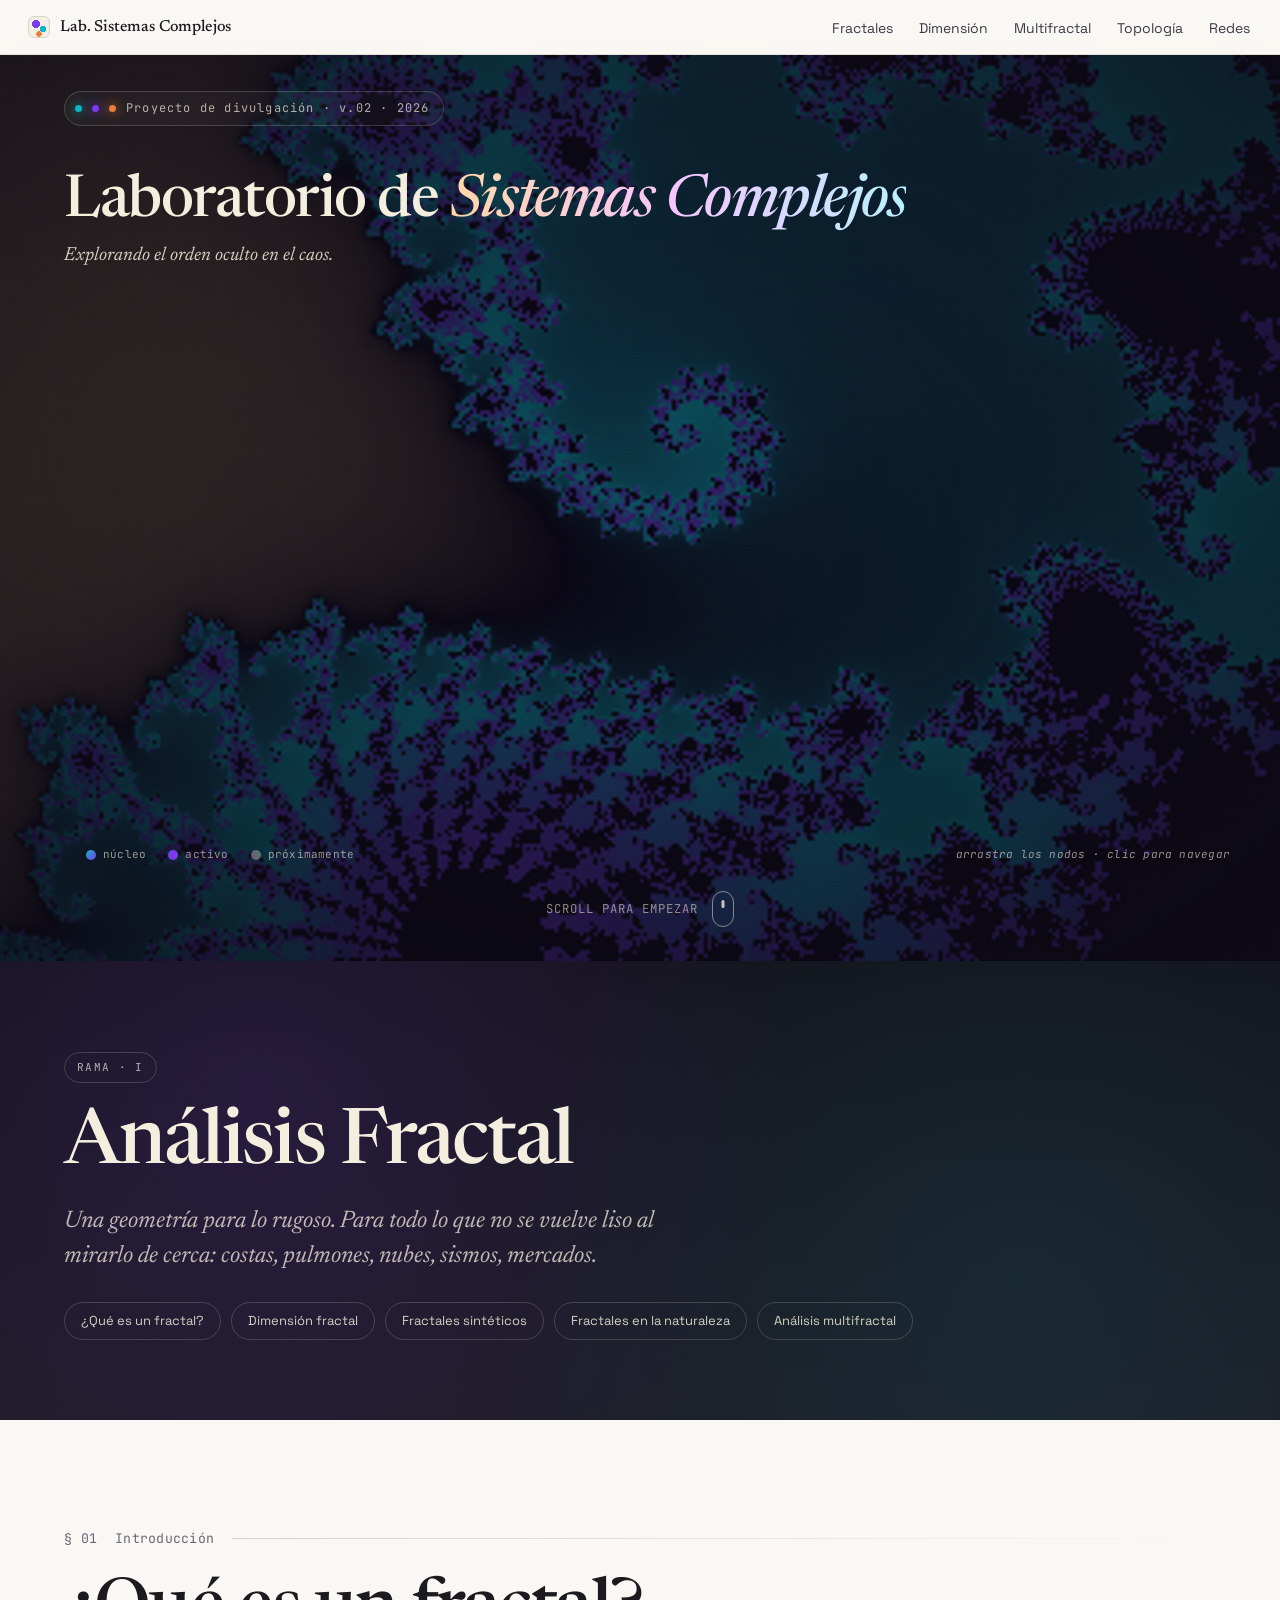
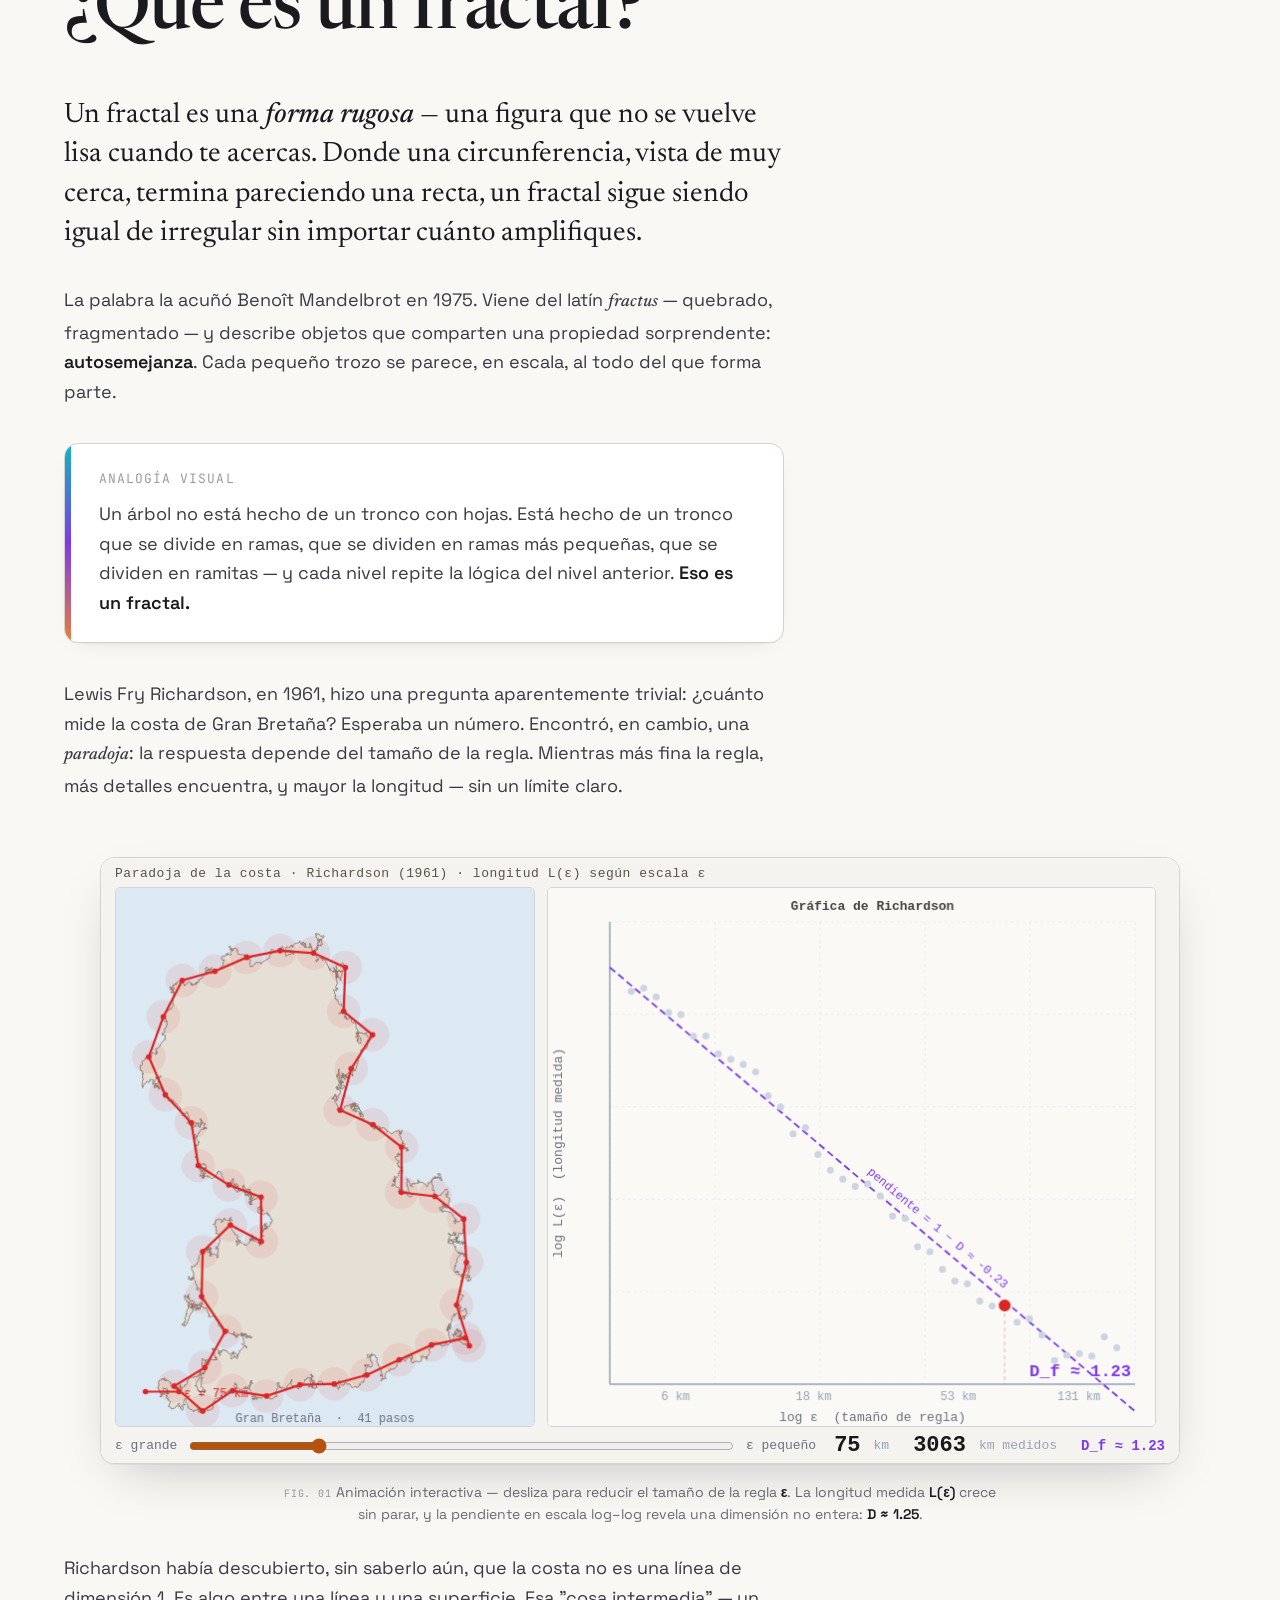
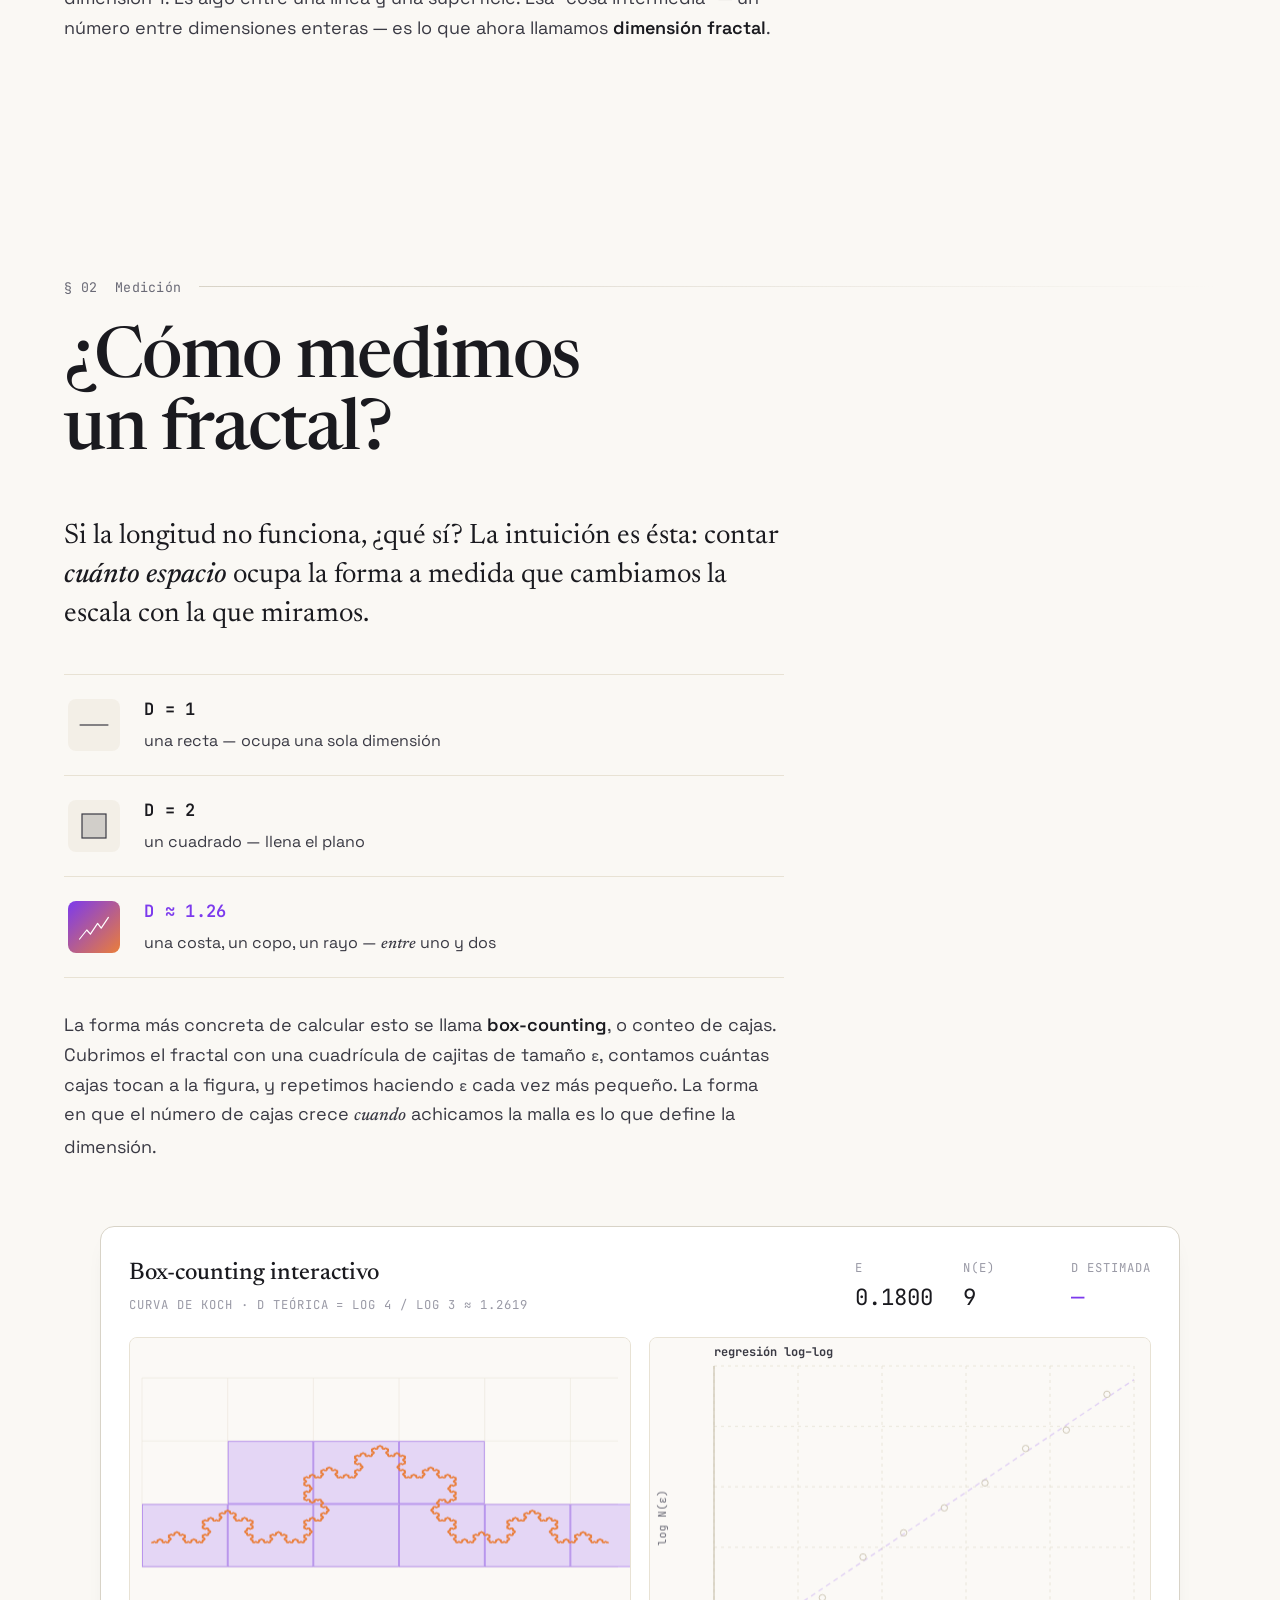
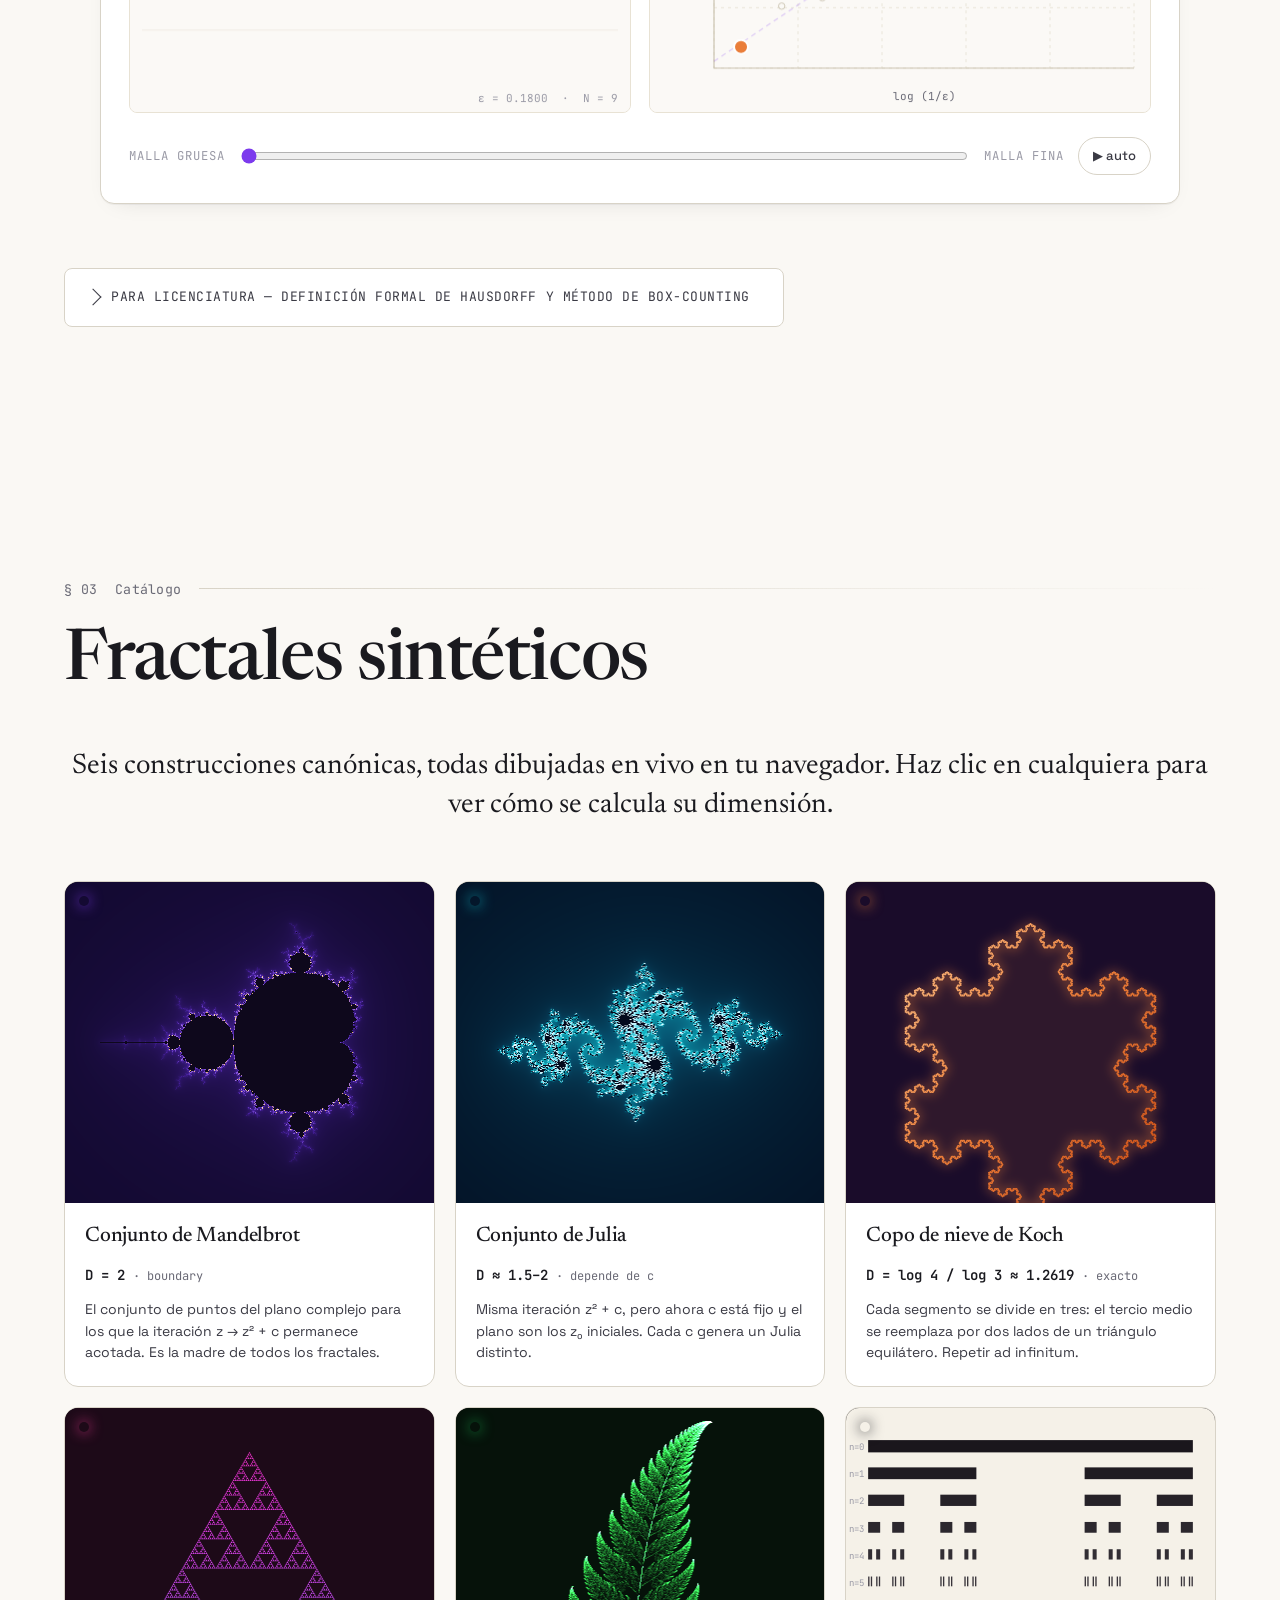
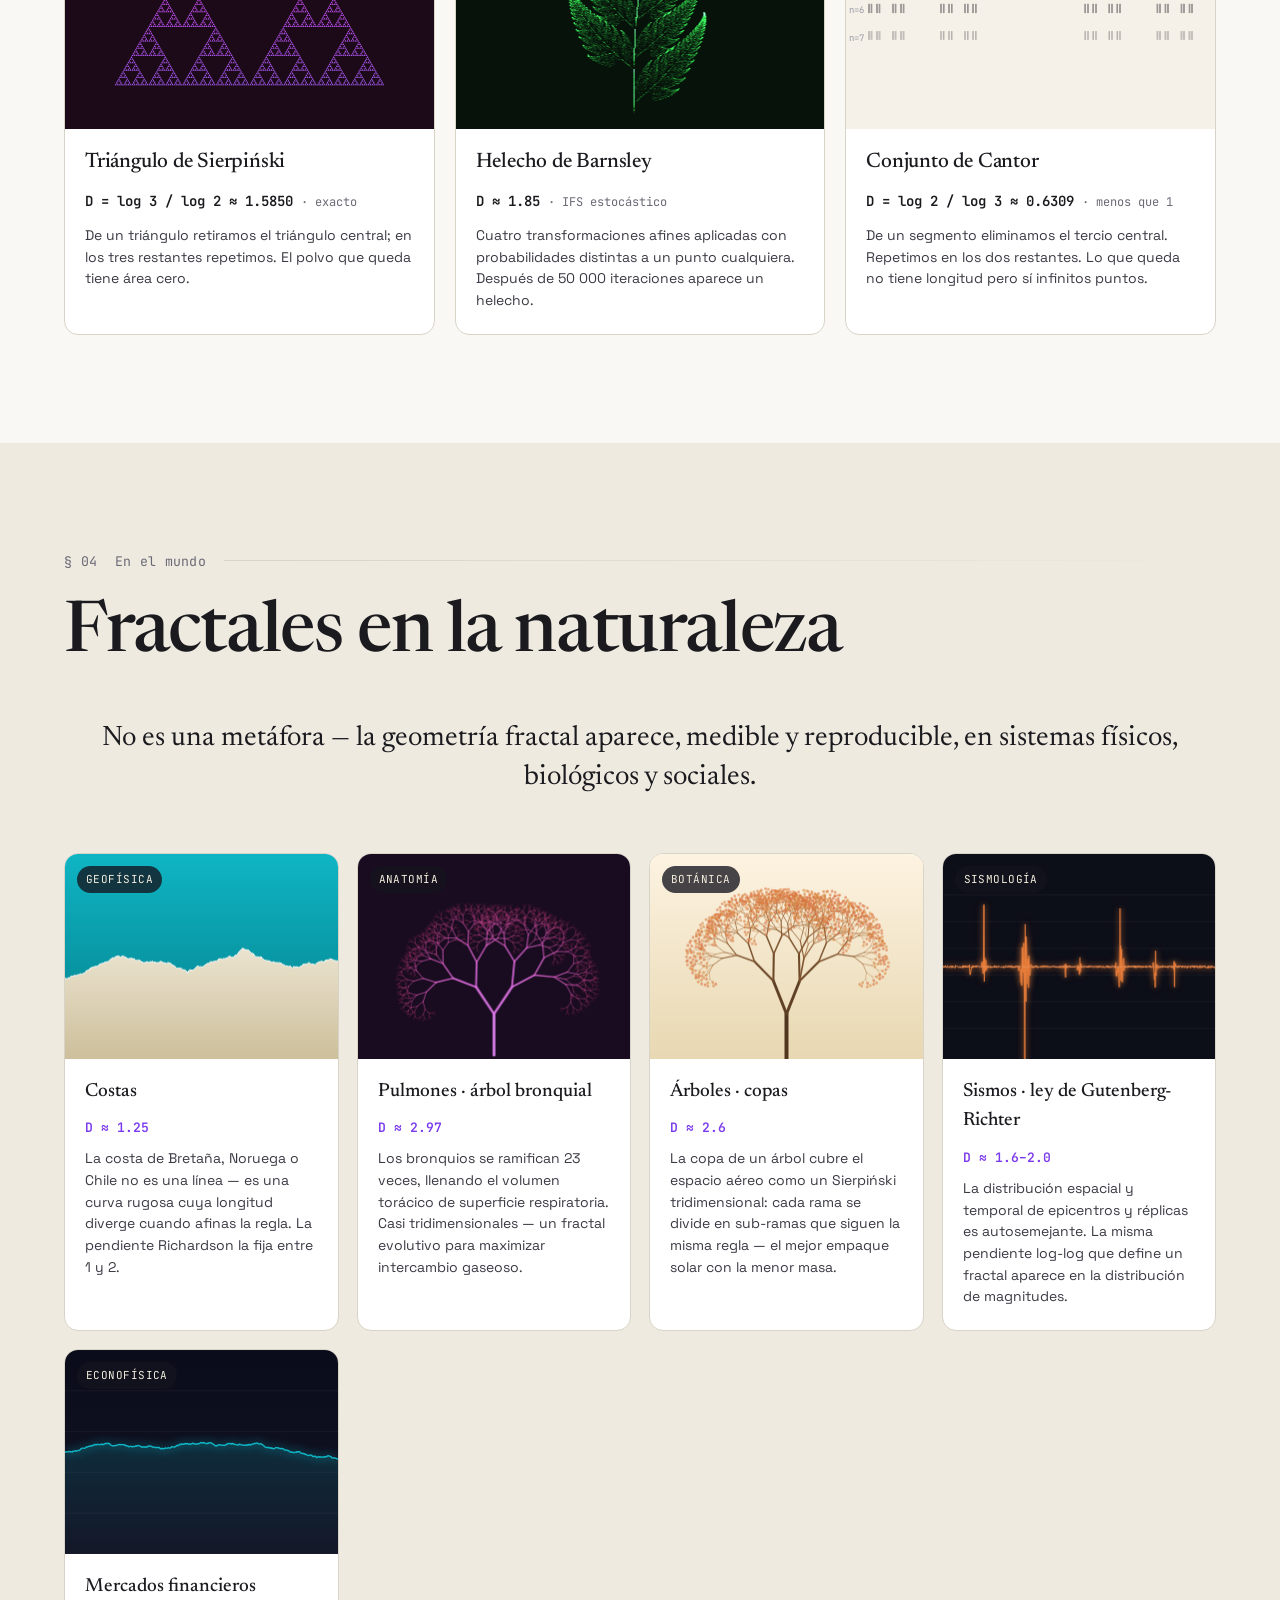
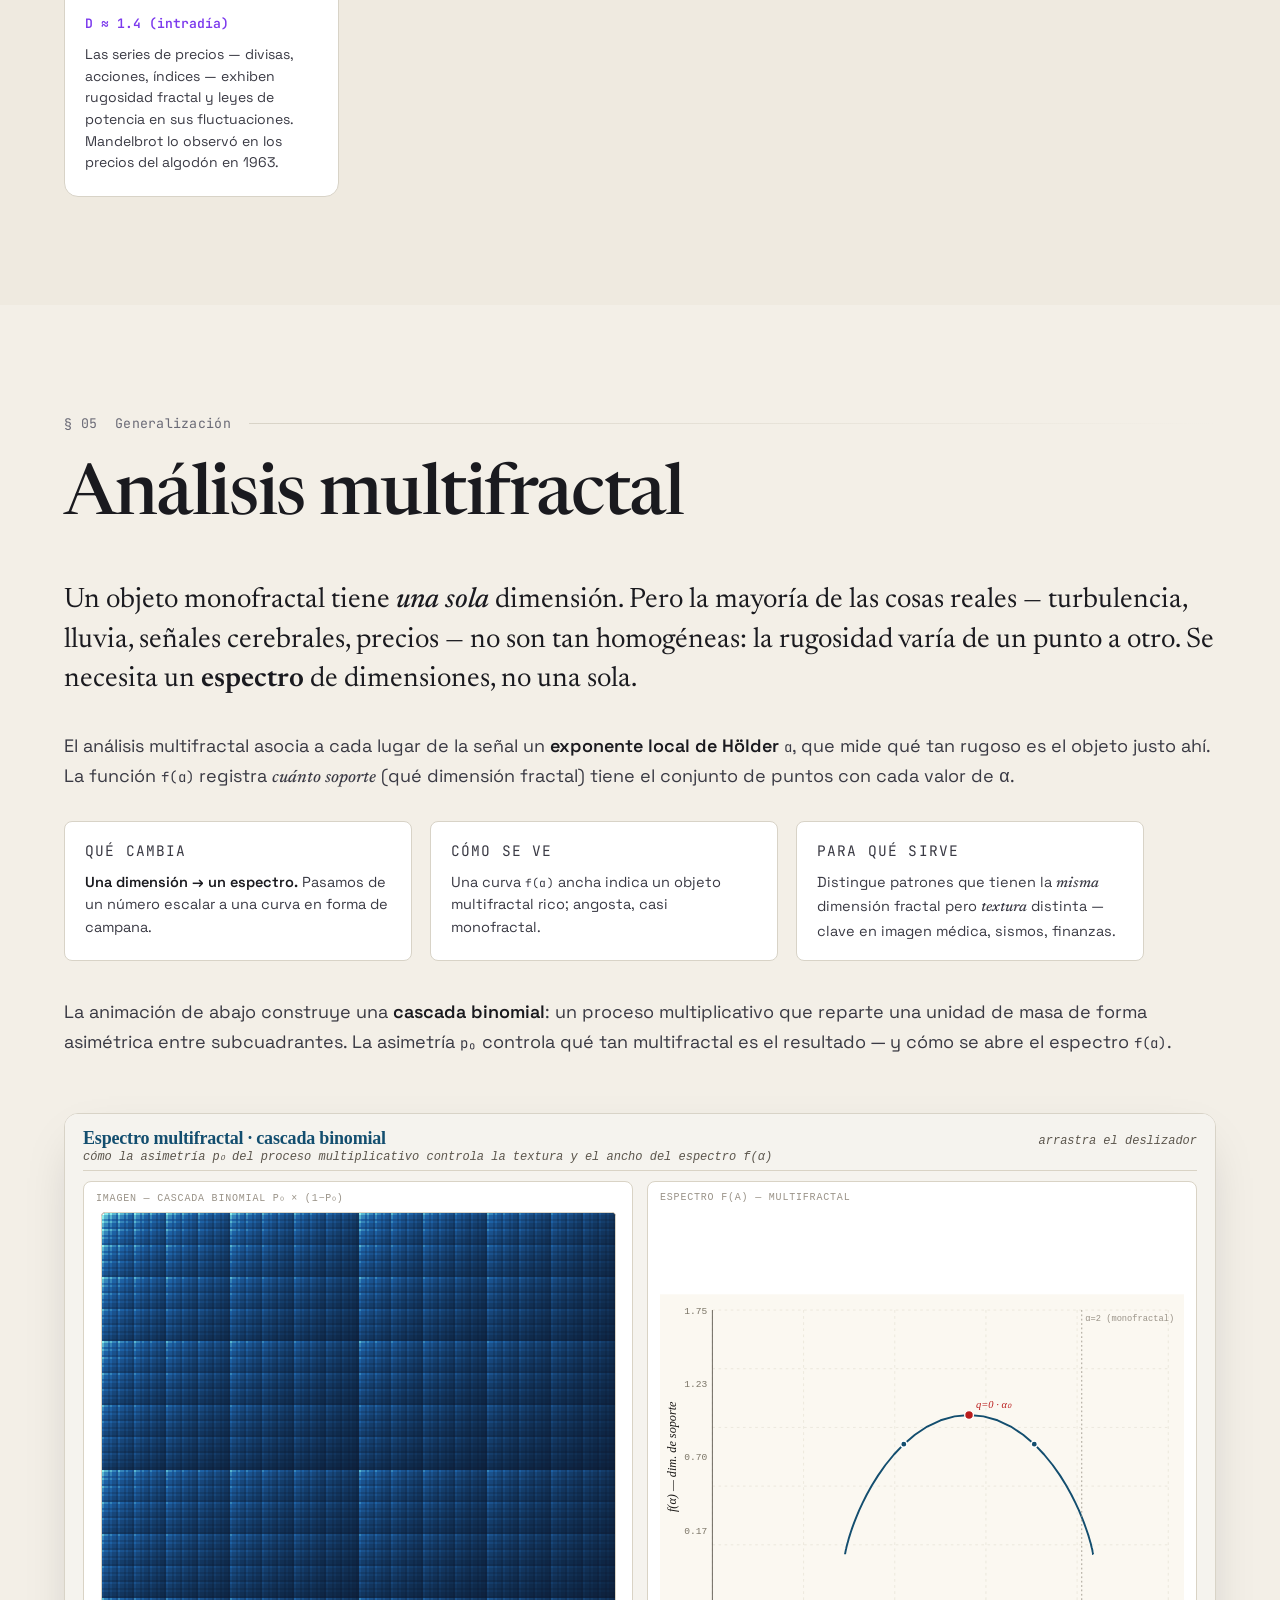
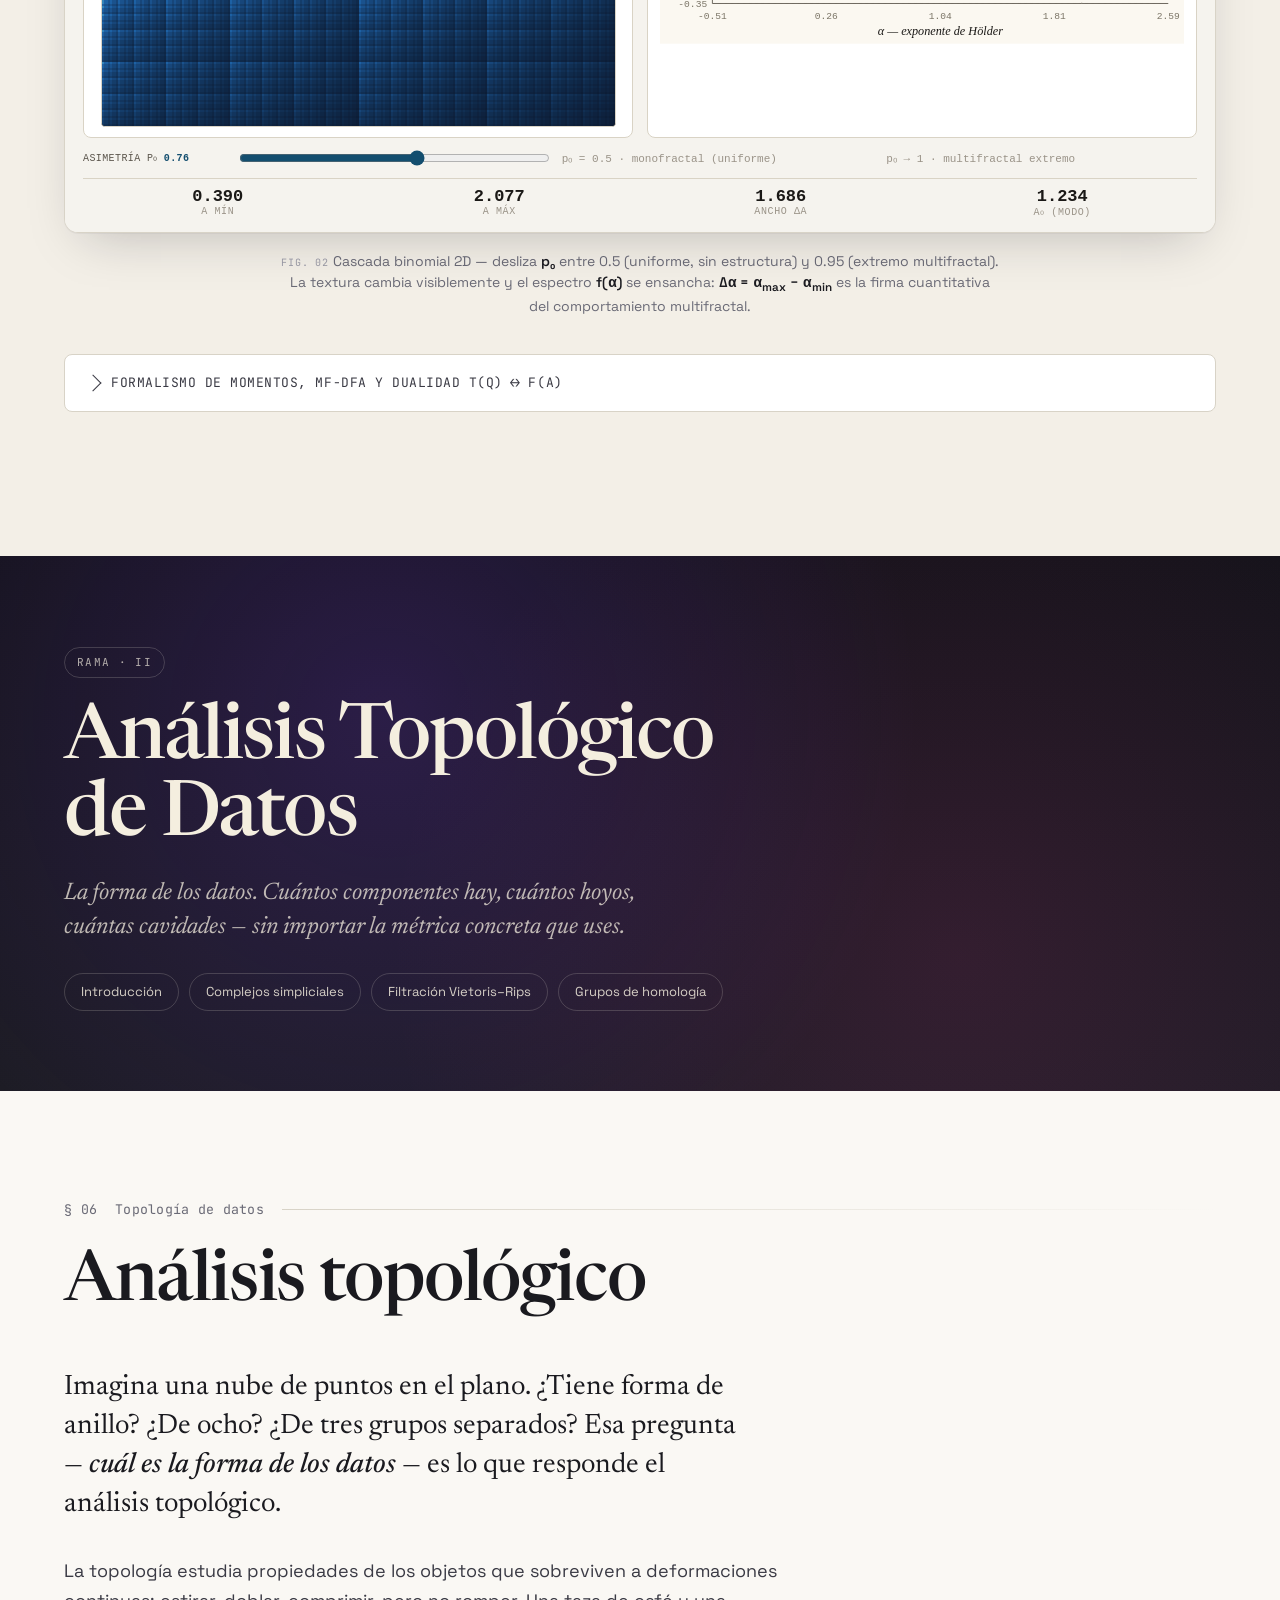
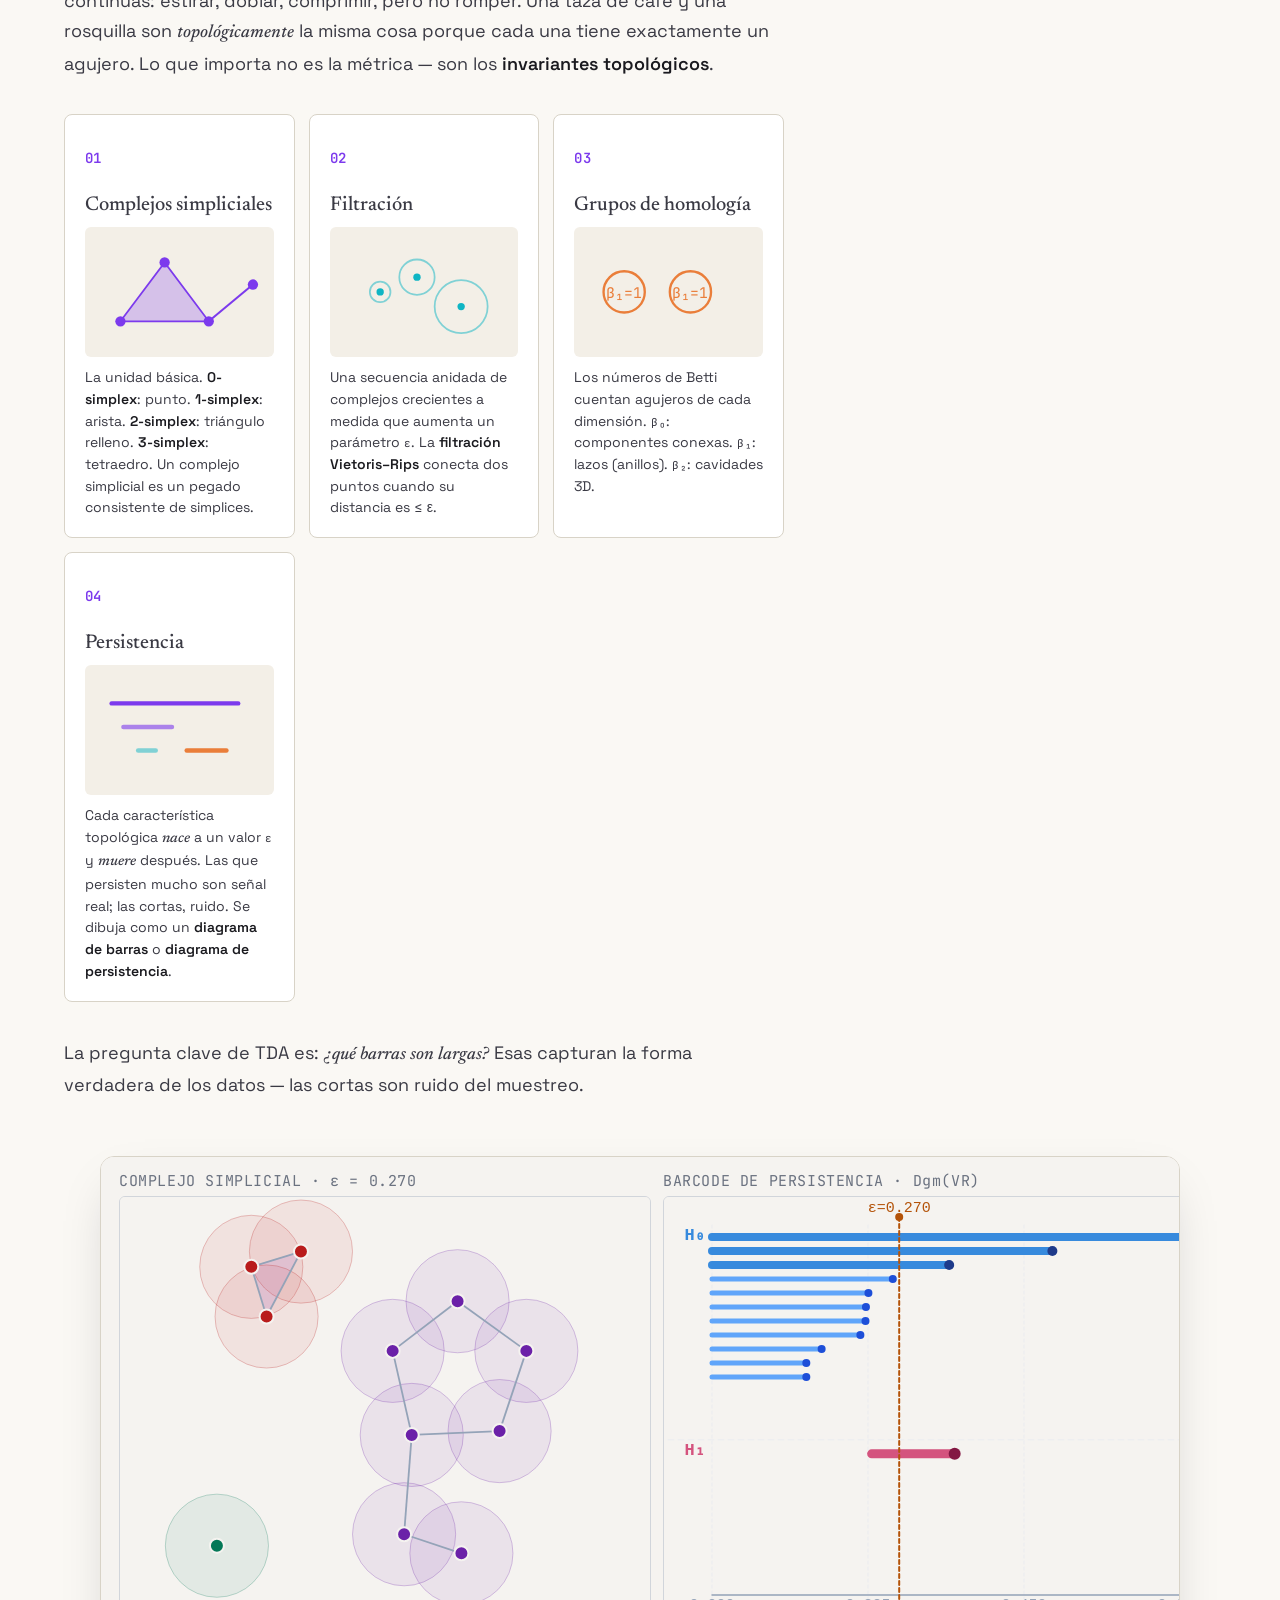
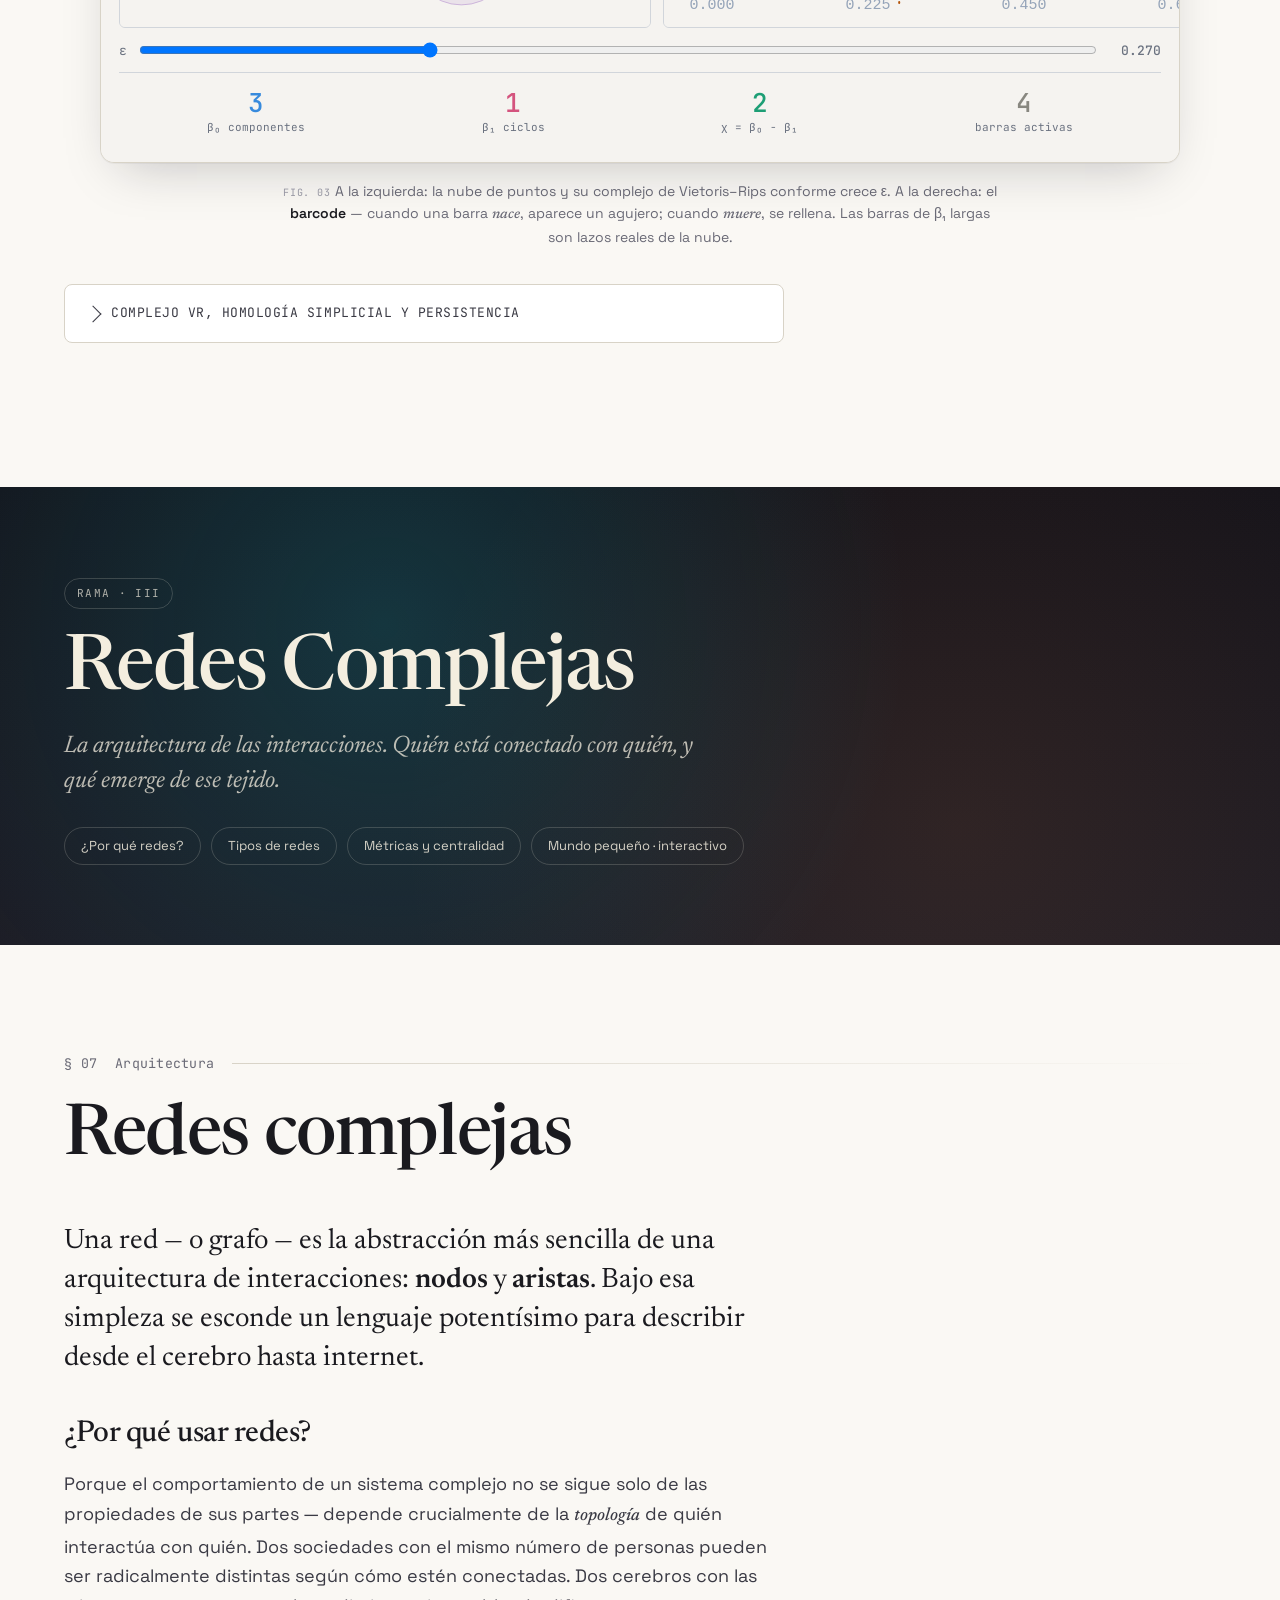
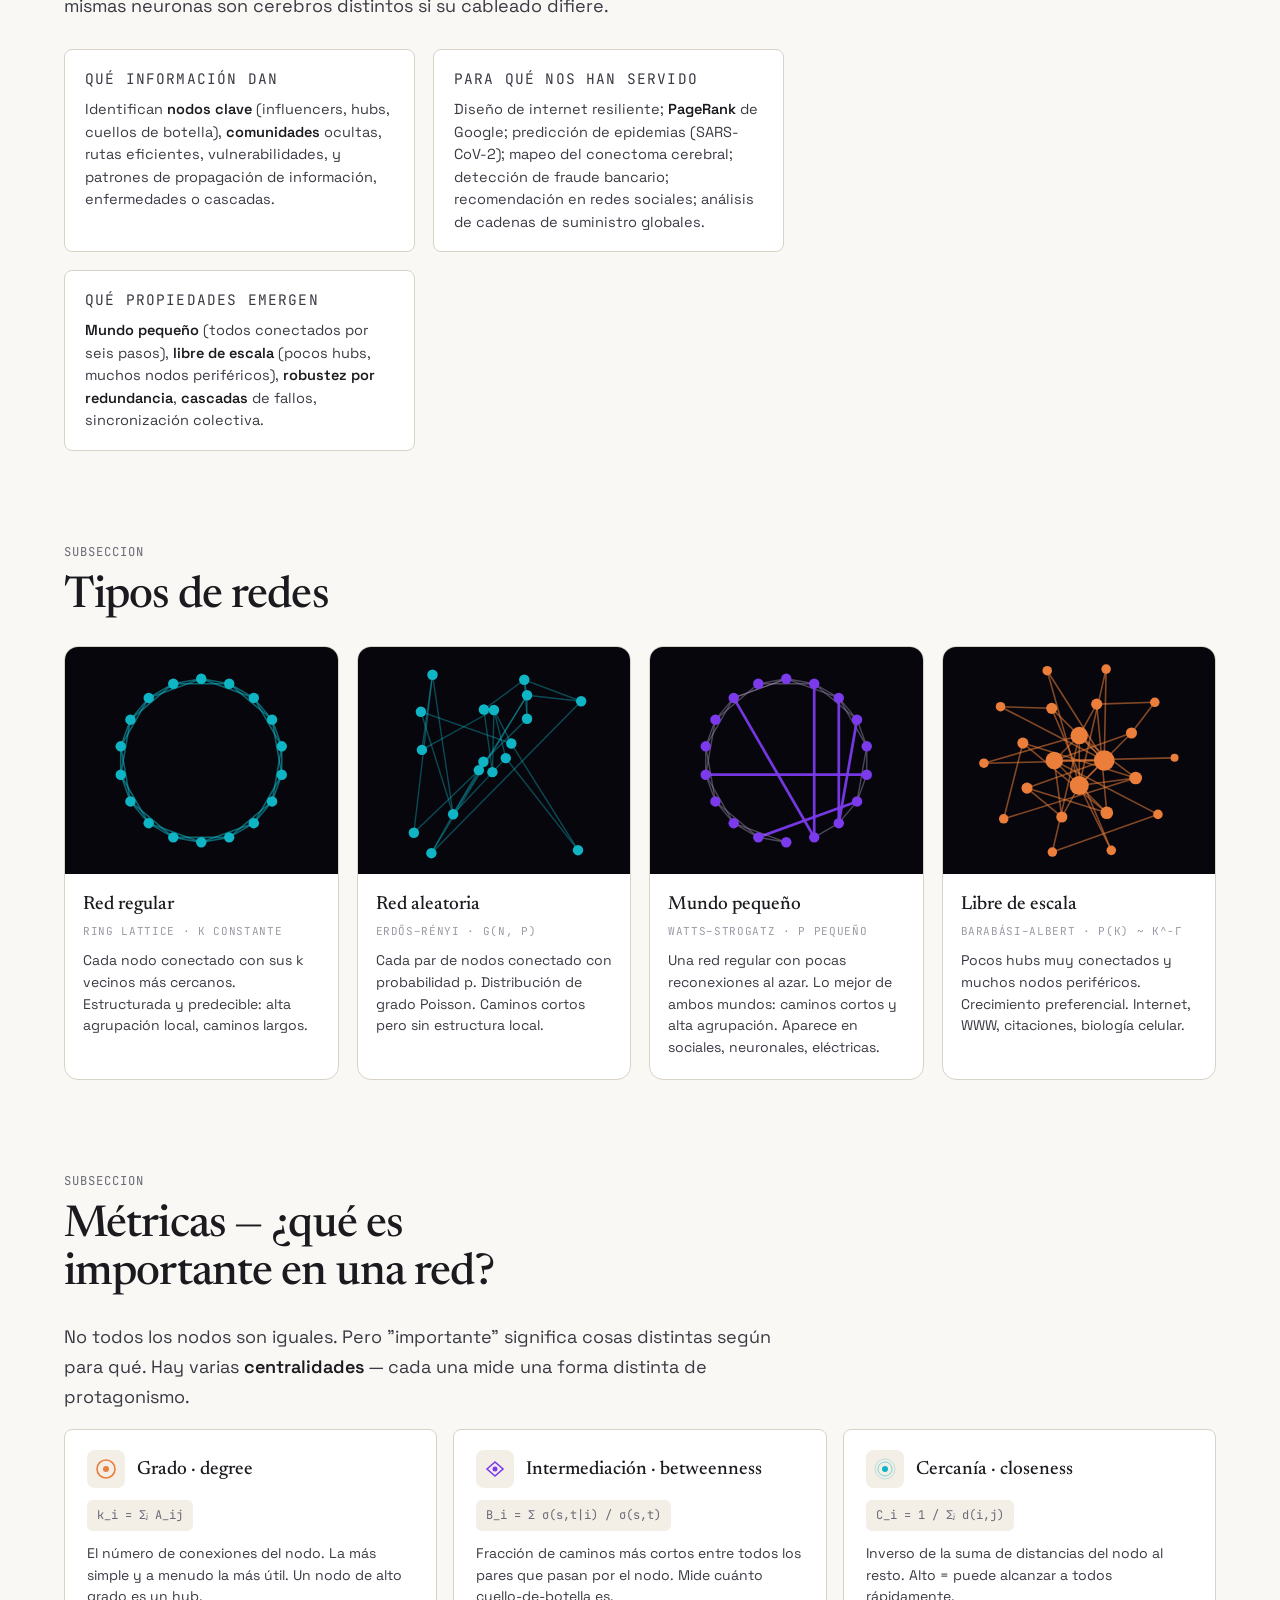
==== index.html @ f3f9532b "version 1" ====
<!doctype html>
<html lang="es">
<head>
<meta charset="utf-8">
<meta name="viewport" content="width=device-width, initial-scale=1">
<title>Laboratorio de Sistemas Complejos · Explorando el orden oculto en el caos</title>
<link rel="preconnect" href="https://fonts.googleapis.com">
<link rel="preconnect" href="https://fonts.gstatic.com" crossorigin>
<link href="https://fonts.googleapis.com/css2?family=Newsreader:ital,opsz,wght@0,6..72,400;0,6..72,500;0,6..72,600;1,6..72,400;1,6..72,500&family=Space+Grotesk:wght@400;500;600;700&family=JetBrains+Mono:wght@400;500;600&display=swap" rel="stylesheet">
<link rel="stylesheet" href="css/style.css">
</head>
<body>

<!-- ============================================================
     NAV — sticky top
============================================================ -->
<nav class="nav" id="nav">
  <div class="nav__inner">
    <a class="nav__brand" href="#hero">
      <span class="nav__logo" aria-hidden="true"></span>
      <span class="nav__brand-text">Lab. Sistemas Complejos</span>
    </a>
    <ul class="nav__links">
      <li><a href="#fractales">Fractales</a></li>
      <li><a href="#dimension">Dimensión</a></li>
      <li><a href="#multifractal">Multifractal</a></li>
      <li><a href="#tda">Topología</a></li>
      <li><a href="#redes">Redes</a></li>
    </ul>
    <div class="nav__progress" id="navProgress"></div>
  </div>
</nav>

<!-- ============================================================
     1 · HERO — concept map at center of first page
============================================================ -->
<header class="hero hero--map" id="hero">
  <canvas id="heroCanvas" class="hero__canvas" aria-hidden="true"></canvas>
  <div class="hero__veil hero__veil--map"></div>
  <div class="hero__grain"></div>

  <div class="hero__head">
    <div class="hero__eyebrow">
      <span class="dot dot--cyan"></span>
      <span class="dot dot--violet"></span>
      <span class="dot dot--orange"></span>
      <span>Proyecto de divulgación · v.02 · 2026</span>
    </div>

    <h1 class="hero__title hero__title--compact">
      Laboratorio de <em>Sistemas Complejos</em>
    </h1>

    <p class="hero__sub">Explorando el orden oculto en el caos.</p>
  </div>

  <div class="hero__map-wrap">
    <svg id="mapSvg" class="hero__map" aria-label="mapa conceptual del laboratorio"></svg>
    <div class="map__legend mono">
      <span class="map__legend-item"><i class="map__swatch map__swatch--core"></i>núcleo</span>
      <span class="map__legend-item"><i class="map__swatch map__swatch--active"></i>activo</span>
      <span class="map__legend-item"><i class="map__swatch map__swatch--lock"></i>próximamente</span>
      <span class="map__legend-hint">arrastra los nodos · clic para navegar</span>
    </div>
    <div class="map__tooltip" id="mapTooltip" role="status" aria-live="polite"></div>
  </div>

  <div class="hero__foot">
    <span class="mono mono--dim mono--light">scroll para empezar</span>
    <span class="scroll-cue" aria-hidden="true"></span>
  </div>
</header>

<!-- ============================================================
     MODAL — explicación de Sistemas Complejos (anchor target)
============================================================ -->
<div class="modal" id="modalSC" aria-hidden="true" role="dialog">
  <div class="modal__backdrop" data-close></div>
  <article class="modal__panel">
    <button class="modal__close" data-close aria-label="cerrar">×</button>
    <p class="modal__kicker mono mono--dim">núcleo · definición</p>
    <h2 class="modal__title">¿Qué es un <em>sistema complejo</em>?</h2>

    <p class="modal__lede">
      Un sistema complejo es un conjunto de muchas partes que interactúan
      entre sí siguiendo reglas locales — y del que emergen
      comportamientos globales que <em>ninguna parte por sí sola</em> podría
      producir.
    </p>

    <div class="modal__grid">
      <div class="modal__cell">
        <p class="mono mono--dim">señales</p>
        <ul class="modal__list">
          <li>Muchos componentes interactuando localmente</li>
          <li>Comportamiento emergente — no reducible a las partes</li>
          <li>No-linealidad: pequeñas causas, grandes efectos</li>
          <li>Adaptación o auto-organización</li>
          <li>Distribuciones de ley de potencia, no gaussianas</li>
          <li>Memoria de largo alcance y multiescala</li>
        </ul>
      </div>
      <div class="modal__cell">
        <p class="mono mono--dim">ejemplos</p>
        <ul class="modal__list">
          <li>Cerebro · 10¹¹ neuronas</li>
          <li>Ecosistemas, redes tróficas</li>
          <li>Clima, atmósfera, océanos</li>
          <li>Mercados financieros</li>
          <li>Internet, redes sociales</li>
          <li>Tráfico vehicular, multitudes</li>
          <li>Reacciones químicas oscilantes</li>
        </ul>
      </div>
    </div>

    <div class="modal__why">
      <p class="modal__why-title">¿Por qué estudiarlos?</p>
      <p>
        Porque las herramientas clásicas — ecuaciones diferenciales lineales,
        estadística gaussiana, separación de escalas — fallan. Necesitamos
        un lenguaje distinto: <strong>fractales</strong> para describir la
        rugosidad multiescala, <strong>topología</strong> para describir la
        forma de los datos sin métrica privilegiada, y <strong>redes</strong>
        para describir la arquitectura de las interacciones.
      </p>
      <p class="modal__why-paths">
        Tres caminos, un mismo objetivo:
        <a href="#fractales" data-close>análisis fractal →</a>
        <a href="#tda" data-close>análisis topológico →</a>
        <a href="#redes" data-close>redes complejas →</a>
      </p>
    </div>
  </article>
</div>

<!-- ============================================================
     RAMA · ANÁLISIS FRACTAL
============================================================ -->
<section class="branch-intro" id="rama-fractal">
  <div class="branch-intro__inner">
    <p class="branch-intro__kicker mono">RAMA · I</p>
    <h2 class="branch-intro__title">Análisis Fractal</h2>
    <p class="branch-intro__sub">
      Una geometría para lo rugoso. Para todo lo que no se vuelve liso al
      mirarlo de cerca: costas, pulmones, nubes, sismos, mercados.
    </p>
    <ul class="branch-intro__list">
      <li><a href="#fractales">¿Qué es un fractal?</a></li>
      <li><a href="#dimension">Dimensión fractal</a></li>
      <li><a href="#galeria">Fractales sintéticos</a></li>
      <li><a href="#naturaleza">Fractales en la naturaleza</a></li>
      <li><a href="#multifractal">Análisis multifractal</a></li>
    </ul>
  </div>
</section>

<!-- ============================================================
     2 · INTRO — ¿Qué es un fractal?
============================================================ -->
<section class="section section--intro" id="fractales">
  <div class="section__head">
    <span class="section__index mono">§ 01</span>
    <span class="section__kicker mono">Introducción</span>
  </div>

  <h2 class="section__title">¿Qué es un fractal?</h2>

  <div class="prose">
    <p class="prose__lede">
      Un fractal es una <em>forma rugosa</em> — una figura que no se vuelve
      lisa cuando te acercas. Donde una circunferencia, vista de muy cerca,
      termina pareciendo una recta, un fractal sigue siendo igual de irregular
      sin importar cuánto amplifiques.
    </p>

    <p>
      La palabra la acuñó Benoît Mandelbrot en 1975. Viene del latín
      <em>fractus</em> — quebrado, fragmentado — y describe objetos que comparten
      una propiedad sorprendente: <strong>autosemejanza</strong>. Cada pequeño
      trozo se parece, en escala, al todo del que forma parte.
    </p>

    <figure class="callout callout--analogy">
      <div class="callout__strip"></div>
      <div class="callout__body">
        <p class="mono mono--dim">analogía visual</p>
        <p>
          Un árbol no está hecho de un tronco con hojas. Está hecho de
          un tronco que se divide en ramas, que se dividen en ramas
          más pequeñas, que se dividen en ramitas — y cada nivel
          repite la lógica del nivel anterior. <strong>Eso es un fractal.</strong>
        </p>
      </div>
    </figure>

    <p>
      Lewis Fry Richardson, en 1961, hizo una pregunta aparentemente trivial:
      ¿cuánto mide la costa de Gran Bretaña? Esperaba un número. Encontró,
      en cambio, una <em>paradoja</em>: la respuesta depende del tamaño de la
      regla. Mientras más fina la regla, más detalles encuentra, y mayor
      la longitud — sin un límite claro.
    </p>
  </div>

  <!-- ANIMACIÓN: costa_bretana.html -->
  <figure class="embed">
    <div class="embed__frame embed__frame--coast">
      <iframe
        src="anim/costa_bretana.html"
        title="Animación: paradoja de la costa de Bretaña (Richardson, 1961)"
        loading="lazy"
        scrolling="no"
      ></iframe>
    </div>
    <figcaption class="embed__caption">
      <span class="mono mono--dim">fig. 01</span>
      Animación interactiva — desliza para reducir el tamaño de la regla
      <strong>ε</strong>. La longitud medida <strong>L(ε)</strong> crece
      sin parar, y la pendiente en escala log–log revela una dimensión
      no entera: <strong>D ≈ 1.25</strong>.
    </figcaption>
  </figure>

  <div class="prose">
    <p>
      Richardson había descubierto, sin saberlo aún, que la costa no es una
      línea de dimensión 1. Es algo entre una línea y una superficie. Esa
      "cosa intermedia" — un número entre dimensiones enteras — es lo que
      ahora llamamos <strong>dimensión fractal</strong>.
    </p>
  </div>
</section>

<!-- ============================================================
     3 · DIMENSIÓN — ¿Cómo medimos un fractal?
============================================================ -->
<section class="section section--dim" id="dimension">
  <div class="section__head">
    <span class="section__index mono">§ 02</span>
    <span class="section__kicker mono">Medición</span>
  </div>

  <h2 class="section__title">¿Cómo medimos un fractal?</h2>

  <div class="prose">
    <p class="prose__lede">
      Si la longitud no funciona, ¿qué sí? La intuición es ésta:
      contar <em>cuánto espacio</em> ocupa la forma a medida que
      cambiamos la escala con la que miramos.
    </p>

    <div class="dim-intuition">
      <div class="dim-row">
        <div class="dim-row__icon">
          <svg viewBox="0 0 60 60" aria-hidden="true">
            <line x1="6" y1="30" x2="54" y2="30" stroke="currentColor" stroke-width="2"></line>
          </svg>
        </div>
        <div>
          <span class="dim-row__val mono">D = 1</span>
          <span class="dim-row__lbl">una recta — ocupa una sola dimensión</span>
        </div>
      </div>
      <div class="dim-row">
        <div class="dim-row__icon">
          <svg viewBox="0 0 60 60" aria-hidden="true">
            <rect x="10" y="10" width="40" height="40" fill="currentColor" opacity="0.18"></rect>
            <rect x="10" y="10" width="40" height="40" fill="none" stroke="currentColor" stroke-width="2"></rect>
          </svg>
        </div>
        <div>
          <span class="dim-row__val mono">D = 2</span>
          <span class="dim-row__lbl">un cuadrado — llena el plano</span>
        </div>
      </div>
      <div class="dim-row dim-row--accent">
        <div class="dim-row__icon">
          <svg viewBox="0 0 60 60" aria-hidden="true">
            <path d="M6 50 L18 35 L24 42 L36 24 L42 32 L54 14"
                  fill="none" stroke="currentColor" stroke-width="2"
                  stroke-linejoin="round" stroke-linecap="round"></path>
          </svg>
        </div>
        <div>
          <span class="dim-row__val mono">D ≈ 1.26</span>
          <span class="dim-row__lbl">una costa, un copo, un rayo — <em>entre</em> uno y dos</span>
        </div>
      </div>
    </div>

    <p>
      La forma más concreta de calcular esto se llama
      <strong>box-counting</strong>, o conteo de cajas. Cubrimos el fractal
      con una cuadrícula de cajitas de tamaño <span class="mono">ε</span>,
      contamos cuántas cajas tocan a la figura, y repetimos haciendo
      <span class="mono">ε</span> cada vez más pequeño. La forma en que
      el número de cajas crece <em>cuando</em> achicamos la malla
      es lo que define la dimensión.
    </p>
  </div>

  <!-- INTERACTIVE BOX-COUNTING DEMO -->
  <div class="bc">
    <div class="bc__head">
      <div>
        <p class="bc__title">Box-counting interactivo</p>
        <p class="bc__sub mono mono--dim">curva de Koch · D teórica = log 4 / log 3 ≈ 1.2619</p>
      </div>
      <div class="bc__readout">
        <div class="bc__readout-block">
          <span class="mono mono--dim">ε</span>
          <span class="mono mono--big" id="bcEps">—</span>
        </div>
        <div class="bc__readout-block">
          <span class="mono mono--dim">N(ε)</span>
          <span class="mono mono--big" id="bcN">—</span>
        </div>
        <div class="bc__readout-block bc__readout-block--accent">
          <span class="mono mono--dim">D estimada</span>
          <span class="mono mono--big" id="bcD">—</span>
        </div>
      </div>
    </div>

    <div class="bc__panels">
      <div class="bc__panel"><canvas id="bcCanvas"></canvas></div>
      <div class="bc__panel"><canvas id="bcPlot"></canvas></div>
    </div>

    <div class="bc__controls">
      <span class="mono mono--dim">malla gruesa</span>
      <input type="range" id="bcSlider" min="0" max="9" step="1" value="0" aria-label="tamaño de la malla">
      <span class="mono mono--dim">malla fina</span>
      <button class="btn btn--ghost btn--sm" id="bcAuto" type="button">▶ auto</button>
    </div>
  </div>

  <details class="formal">
    <summary class="formal__summary">
      <span class="formal__chev" aria-hidden="true"></span>
      <span>Para licenciatura — definición formal de Hausdorff y método de box-counting</span>
    </summary>
    <div class="formal__body">
      <p>
        La dimensión de Hausdorff se define usando coberturas: dado un conjunto
        <span class="mono">F ⊂ ℝⁿ</span>, consideramos coberturas de
        <span class="mono">F</span> por familias numerables de conjuntos
        <span class="mono">{Uᵢ}</span> con diámetro
        <span class="mono">|Uᵢ| ≤ δ</span>. Para cada <span class="mono">s ≥ 0</span>
        se define la medida exterior <span class="mono">s</span>-dimensional:
      </p>
      <p class="formal__eq mono">
        ℋ<sup>s</sup>(F) = lim<sub>δ→0</sub> inf { Σᵢ |Uᵢ|<sup>s</sup> : {Uᵢ} cubre F, |Uᵢ| ≤ δ }
      </p>
      <p>
        Existe un valor crítico de <span class="mono">s</span>, llamado
        <strong>dimensión de Hausdorff</strong>
        <span class="mono">dim<sub>H</sub> F</span>, donde
        <span class="mono">ℋ<sup>s</sup>(F)</span> salta de
        <span class="mono">∞</span> a <span class="mono">0</span>.
      </p>
      <p>
        En la práctica, esto rara vez se calcula directamente. Se usa la
        <strong>dimensión de box-counting</strong>, que coincide con
        Hausdorff para muchos fractales auto-semejantes. Si
        <span class="mono">N(ε)</span> es el número mínimo de cajas de lado
        <span class="mono">ε</span> necesarias para cubrir <span class="mono">F</span>:
      </p>
      <p class="formal__eq mono">
        dim<sub>B</sub> F = lim<sub>ε→0</sub> (log N(ε) / log (1/ε))
      </p>
      <p>
        Es decir: graficamos <span class="mono">log N(ε)</span> contra
        <span class="mono">log (1/ε)</span> y ajustamos una recta. La
        <em>pendiente</em> de esa recta es la dimensión estimada.
      </p>
      <p class="formal__ref mono mono--dim">
        ref. Falconer, K. — <em>Fractal Geometry</em>, Wiley (1990), cap. 2–3.
      </p>
    </div>
  </details>
</section>

<!-- ============================================================
     4 · GALERÍA — Fractales Sintéticos
============================================================ -->
<section class="section section--gallery" id="galeria">
  <div class="section__head">
    <span class="section__index mono">§ 03</span>
    <span class="section__kicker mono">Catálogo</span>
  </div>

  <h2 class="section__title">Fractales sintéticos</h2>

  <p class="prose__lede prose__lede--centered">
    Seis construcciones canónicas, todas dibujadas en vivo en tu navegador.
    Haz clic en cualquiera para ver cómo se calcula su dimensión.
  </p>

  <div class="gallery" id="gallery"></div>
</section>

<!-- ============================================================
     5 · NATURALEZA
============================================================ -->
<section class="section section--nature" id="naturaleza">
  <div class="section__head">
    <span class="section__index mono">§ 04</span>
    <span class="section__kicker mono">En el mundo</span>
  </div>

  <h2 class="section__title">Fractales en la naturaleza</h2>

  <p class="prose__lede prose__lede--centered">
    No es una metáfora — la geometría fractal aparece, medible y reproducible,
    en sistemas físicos, biológicos y sociales.
  </p>

  <div class="nature" id="nature"></div>
</section>

<!-- ============================================================
     6 · MULTIFRACTAL
============================================================ -->
<section class="section section--multifractal" id="multifractal">
  <div class="section__head">
    <span class="section__index mono">§ 05</span>
    <span class="section__kicker mono">Generalización</span>
  </div>

  <h2 class="section__title">Análisis multifractal</h2>

  <div class="prose">
    <p class="prose__lede">
      Un objeto monofractal tiene <em>una sola</em> dimensión. Pero la
      mayoría de las cosas reales — turbulencia, lluvia, señales cerebrales,
      precios — no son tan homogéneas: la rugosidad varía de un punto a otro.
      Se necesita un <strong>espectro</strong> de dimensiones, no una sola.
    </p>

    <p>
      El análisis multifractal asocia a cada lugar de la señal un
      <strong>exponente local de Hölder</strong>
      <span class="mono">α</span>, que mide qué tan rugoso es el objeto
      justo ahí. La función <span class="mono">f(α)</span> registra
      <em>cuánto soporte</em> (qué dimensión fractal) tiene el conjunto de
      puntos con cada valor de α.
    </p>

    <div class="why-grid">
      <div class="why">
        <p class="mono mono--dim">qué cambia</p>
        <p><strong>Una dimensión → un espectro.</strong> Pasamos de un número escalar a una curva en forma de campana.</p>
      </div>
      <div class="why">
        <p class="mono mono--dim">cómo se ve</p>
        <p>Una curva <span class="mono">f(α)</span> ancha indica un objeto multifractal rico; angosta, casi monofractal.</p>
      </div>
      <div class="why">
        <p class="mono mono--dim">para qué sirve</p>
        <p>Distingue patrones que tienen la <em>misma</em> dimensión fractal pero <em>textura</em> distinta — clave en imagen médica, sismos, finanzas.</p>
      </div>
    </div>

    <p>
      La animación de abajo construye una <strong>cascada binomial</strong>:
      un proceso multiplicativo que reparte una unidad de masa de forma
      asimétrica entre subcuadrantes. La asimetría <span class="mono">p₀</span>
      controla qué tan multifractal es el resultado — y cómo se abre el
      espectro <span class="mono">f(α)</span>.
    </p>
  </div>

  <figure class="embed">
    <div class="embed__frame embed__frame--tall">
      <iframe
        src="anim/multifractal.html"
        title="Animación: cascada binomial y espectro multifractal f(α)"
        loading="lazy"
        scrolling="no"
      ></iframe>
    </div>
    <figcaption class="embed__caption">
      <span class="mono mono--dim">fig. 02</span>
      Cascada binomial 2D — desliza <strong>p₀</strong> entre 0.5 (uniforme,
      sin estructura) y 0.95 (extremo multifractal). La textura cambia
      visiblemente y el espectro <strong>f(α)</strong> se ensancha:
      <strong>Δα = α<sub>max</sub> − α<sub>min</sub></strong> es la firma
      cuantitativa del comportamiento multifractal.
    </figcaption>
  </figure>

  <details class="formal">
    <summary class="formal__summary">
      <span class="formal__chev" aria-hidden="true"></span>
      <span>FORMALISMO DE MOMENTOS, MF-DFA Y DUALIDAD Τ(Q) ↔ F(Α)</span>
    </summary>
    <div class="formal__body">
      <p>
        Sea <span class="mono">μ</span> una medida de probabilidad sobre
        <span class="mono">[0,1]<sup>d</sup></span>. Cubrimos el soporte con
        cajas de lado <span class="mono">ε</span> y definimos la función de
        partición:
      </p>
      <p class="formal__eq mono">
        Z(q, ε) = Σᵢ μᵢ(ε)<sup>q</sup>  ~  ε<sup>τ(q)</sup>
      </p>
      <p>
        Para una medida monofractal, <span class="mono">τ(q)</span> es lineal
        en <span class="mono">q</span>. Para un multifractal, es cóncava.
        El espectro singular se obtiene por <strong>transformada de
        Legendre</strong>:
      </p>
      <p class="formal__eq mono">
        α(q) = dτ/dq      ·      f(α) = q · α(q) − τ(q)
      </p>
      <p>
        Para una <strong>cascada binomial</strong> con pesos
        <span class="mono">(p₀, p₁ = 1 − p₀)</span> en 1D:
      </p>
      <p class="formal__eq mono">
        τ(q) = − log<sub>2</sub>(p₀<sup>q</sup> + p₁<sup>q</sup>)
      </p>
      <p>
        En señales temporales no estacionarias se usa
        <strong>MF-DFA</strong> (Multifractal Detrended Fluctuation Analysis,
        Kantelhardt et al. 2002): se eliminan tendencias polinomiales por
        ventanas, se calcula la fluctuación
        <span class="mono">F<sub>q</sub>(s)</span> a escala
        <span class="mono">s</span>, y se ajusta una ley de potencia
        <span class="mono">F<sub>q</sub>(s) ~ s<sup>h(q)</sup></span>.
        Luego <span class="mono">τ(q) = q·h(q) − 1</span>.
      </p>
      <p class="formal__ref mono mono--dim">
        ref. Kantelhardt, J. et al. — <em>Multifractal detrended fluctuation
        analysis of nonstationary time series</em>, Physica A (2002).
      </p>
    </div>
  </details>
</section>

<!-- ============================================================
     RAMA · ANÁLISIS TOPOLÓGICO
============================================================ -->
<section class="branch-intro branch-intro--violet" id="rama-tda">
  <div class="branch-intro__inner">
    <p class="branch-intro__kicker mono">RAMA · II</p>
    <h2 class="branch-intro__title">Análisis Topológico de Datos</h2>
    <p class="branch-intro__sub">
      La forma de los datos. Cuántos componentes hay, cuántos hoyos,
      cuántas cavidades — sin importar la métrica concreta que uses.
    </p>
    <ul class="branch-intro__list">
      <li><a href="#tda">Introducción</a></li>
      <li><a href="#tda-simplex">Complejos simpliciales</a></li>
      <li><a href="#tda-filtration">Filtración Vietoris–Rips</a></li>
      <li><a href="#tda-homology">Grupos de homología</a></li>
    </ul>
  </div>
</section>

<!-- ============================================================
     7 · TDA
============================================================ -->
<section class="section section--tda" id="tda">
  <div class="section__head">
    <span class="section__index mono">§ 06</span>
    <span class="section__kicker mono">Topología de datos</span>
  </div>

  <h2 class="section__title">Análisis topológico</h2>

  <div class="prose">
    <p class="prose__lede">
      Imagina una nube de puntos en el plano. ¿Tiene forma de anillo? ¿De
      ocho? ¿De tres grupos separados? Esa pregunta — <em>cuál es la
      forma de los datos</em> — es lo que responde el análisis topológico.
    </p>

    <p>
      La topología estudia propiedades de los objetos que sobreviven a
      deformaciones continuas: estirar, doblar, comprimir, pero no romper.
      Una taza de café y una rosquilla son <em>topológicamente</em> la
      misma cosa porque cada una tiene exactamente un agujero. Lo que
      importa no es la métrica — son los <strong>invariantes
      topológicos</strong>.
    </p>

    <div class="tda-cards" id="tda-simplex">
      <div class="tda-card">
        <p class="tda-card__num mono">01</p>
        <h3 class="tda-card__name">Complejos simpliciales</h3>
        <div class="tda-card__viz">
          <svg viewBox="0 0 120 80" aria-hidden="true">
            <polygon points="20,60 50,20 80,60" fill="#7c3aed" fill-opacity="0.25" stroke="#7c3aed" stroke-width="1.2"></polygon>
            <line x1="80" y1="60" x2="110" y2="35" stroke="#7c3aed" stroke-width="1.4"></line>
            <circle cx="20" cy="60" r="3.5" fill="#7c3aed"></circle>
            <circle cx="50" cy="20" r="3.5" fill="#7c3aed"></circle>
            <circle cx="80" cy="60" r="3.5" fill="#7c3aed"></circle>
            <circle cx="110" cy="35" r="3.5" fill="#7c3aed"></circle>
          </svg>
        </div>
        <p class="tda-card__txt">
          La unidad básica. <strong>0-simplex</strong>: punto.
          <strong>1-simplex</strong>: arista. <strong>2-simplex</strong>:
          triángulo relleno. <strong>3-simplex</strong>: tetraedro. Un
          complejo simplicial es un pegado consistente de simplices.
        </p>
      </div>
      <div class="tda-card" id="tda-filtration">
        <p class="tda-card__num mono">02</p>
        <h3 class="tda-card__name">Filtración</h3>
        <div class="tda-card__viz">
          <svg viewBox="0 0 120 80" aria-hidden="true">
            <g fill="none" stroke="#0fb5c4" stroke-width="1.2" opacity="0.5">
              <circle cx="30" cy="40" r="7"></circle>
              <circle cx="55" cy="30" r="12"></circle>
              <circle cx="85" cy="50" r="18"></circle>
            </g>
            <circle cx="30" cy="40" r="2.5" fill="#0fb5c4"></circle>
            <circle cx="55" cy="30" r="2.5" fill="#0fb5c4"></circle>
            <circle cx="85" cy="50" r="2.5" fill="#0fb5c4"></circle>
          </svg>
        </div>
        <p class="tda-card__txt">
          Una secuencia anidada de complejos crecientes a medida que
          aumenta un parámetro <span class="mono">ε</span>. La
          <strong>filtración Vietoris–Rips</strong> conecta dos puntos
          cuando su distancia es ≤ ε.
        </p>
      </div>
      <div class="tda-card" id="tda-homology">
        <p class="tda-card__num mono">03</p>
        <h3 class="tda-card__name">Grupos de homología</h3>
        <div class="tda-card__viz">
          <svg viewBox="0 0 120 80" aria-hidden="true">
            <circle cx="30" cy="40" r="14" fill="none" stroke="#ea7e3a" stroke-width="1.6"></circle>
            <circle cx="75" cy="40" r="14" fill="none" stroke="#ea7e3a" stroke-width="1.6"></circle>
            <text x="30" y="44" font-family="JetBrains Mono" font-size="10" fill="#ea7e3a" text-anchor="middle">β₁=1</text>
            <text x="75" y="44" font-family="JetBrains Mono" font-size="10" fill="#ea7e3a" text-anchor="middle">β₁=1</text>
          </svg>
        </div>
        <p class="tda-card__txt">
          Los números de Betti cuentan agujeros de cada dimensión.
          <span class="mono">β₀</span>: componentes conexas.
          <span class="mono">β₁</span>: lazos (anillos).
          <span class="mono">β₂</span>: cavidades 3D.
        </p>
      </div>
      <div class="tda-card">
        <p class="tda-card__num mono">04</p>
        <h3 class="tda-card__name">Persistencia</h3>
        <div class="tda-card__viz">
          <svg viewBox="0 0 120 80" aria-hidden="true">
            <line x1="14" y1="22" x2="100" y2="22" stroke="#7c3aed" stroke-width="3" stroke-linecap="round"></line>
            <line x1="22" y1="38" x2="55" y2="38" stroke="#7c3aed" stroke-width="3" stroke-linecap="round" opacity="0.6"></line>
            <line x1="32" y1="54" x2="44" y2="54" stroke="#0fb5c4" stroke-width="3" stroke-linecap="round" opacity="0.5"></line>
            <line x1="65" y1="54" x2="92" y2="54" stroke="#ea7e3a" stroke-width="3" stroke-linecap="round"></line>
          </svg>
        </div>
        <p class="tda-card__txt">
          Cada característica topológica <em>nace</em> a un valor
          <span class="mono">ε</span> y <em>muere</em> después.
          Las que persisten mucho son señal real; las cortas, ruido. Se
          dibuja como un <strong>diagrama de barras</strong> o
          <strong>diagrama de persistencia</strong>.
        </p>
      </div>
    </div>

    <p>
      La pregunta clave de TDA es: <em>¿qué barras son largas?</em> Esas
      capturan la forma verdadera de los datos — las cortas son ruido del
      muestreo.
    </p>
  </div>

  <figure class="embed">
    <div class="embed__frame embed__frame--tda">
      <iframe
        src="anim/vr_filtration.html"
        title="Animación: filtración Vietoris–Rips y código de barras de persistencia"
        loading="lazy"
        scrolling="no"
      ></iframe>
    </div>
    <figcaption class="embed__caption">
      <span class="mono mono--dim">fig. 03</span>
      A la izquierda: la nube de puntos y su complejo de Vietoris–Rips
      conforme crece ε. A la derecha: el <strong>barcode</strong> —
      cuando una barra <em>nace</em>, aparece un agujero; cuando
      <em>muere</em>, se rellena. Las barras de β₁ largas son lazos reales
      de la nube.
    </figcaption>
  </figure>

  <details class="formal">
    <summary class="formal__summary">
      <span class="formal__chev" aria-hidden="true"></span>
      <span>COMPLEJO VR, HOMOLOGÍA SIMPLICIAL Y PERSISTENCIA</span>
    </summary>
    <div class="formal__body">
      <p>
        Dado un conjunto finito de puntos
        <span class="mono">X ⊂ ℝ<sup>n</sup></span> y un parámetro
        <span class="mono">ε ≥ 0</span>, el
        <strong>complejo de Vietoris–Rips</strong>
        <span class="mono">VR<sub>ε</sub>(X)</span> es el complejo simplicial
        cuyos k-simplices son los subconjuntos de <span class="mono">k+1</span>
        puntos con diámetro a lo más ε.
      </p>
      <p>
        Para cada dimensión <span class="mono">k</span>, se construye el
        espacio vectorial <span class="mono">C<sub>k</sub></span> generado
        por los k-simplices, y un operador frontera
        <span class="mono">∂<sub>k</sub>: C<sub>k</sub> → C<sub>k−1</sub></span>.
        La <strong>k-ésima homología</strong> es:
      </p>
      <p class="formal__eq mono">
        H<sub>k</sub> = ker(∂<sub>k</sub>) / im(∂<sub>k+1</sub>)
      </p>
      <p>
        El número de Betti <span class="mono">β<sub>k</sub> = dim H<sub>k</sub></span>
        cuenta los <em>agujeros k-dimensionales</em>. La
        <strong>homología persistente</strong> rastrea cómo cambian estos
        agujeros a lo largo de la filtración
        <span class="mono">VR<sub>ε</sub>(X) ↪ VR<sub>ε′</sub>(X)</span>
        para <span class="mono">ε ≤ ε′</span>. El resultado se codifica en
        el <strong>diagrama de persistencia</strong> o
        <strong>barcode</strong>.
      </p>
      <p class="formal__ref mono mono--dim">
        ref. Edelsbrunner & Harer — <em>Computational Topology: An
        Introduction</em>, AMS (2010). Carlsson — <em>Topology and data</em>,
        BAMS (2009).
      </p>
    </div>
  </details>
</section>

<!-- ============================================================
     RAMA · REDES COMPLEJAS
============================================================ -->
<section class="branch-intro branch-intro--cyan" id="rama-redes">
  <div class="branch-intro__inner">
    <p class="branch-intro__kicker mono">RAMA · III</p>
    <h2 class="branch-intro__title">Redes Complejas</h2>
    <p class="branch-intro__sub">
      La arquitectura de las interacciones. Quién está conectado con
      quién, y qué emerge de ese tejido.
    </p>
    <ul class="branch-intro__list">
      <li><a href="#redes">¿Por qué redes?</a></li>
      <li><a href="#redes-tipos">Tipos de redes</a></li>
      <li><a href="#redes-metricas">Métricas y centralidad</a></li>
      <li><a href="#redes-mundo">Mundo pequeño · interactivo</a></li>
    </ul>
  </div>
</section>

<!-- ============================================================
     8 · REDES COMPLEJAS
============================================================ -->
<section class="section section--net" id="redes">
  <div class="section__head">
    <span class="section__index mono">§ 07</span>
    <span class="section__kicker mono">Arquitectura</span>
  </div>

  <h2 class="section__title">Redes complejas</h2>

  <div class="prose">
    <p class="prose__lede">
      Una red — o grafo — es la abstracción más sencilla de una
      arquitectura de interacciones: <strong>nodos</strong> y
      <strong>aristas</strong>. Bajo esa simpleza se esconde un lenguaje
      potentísimo para describir desde el cerebro hasta internet.
    </p>

    <h3 class="prose__sub">¿Por qué usar redes?</h3>

    <p>
      Porque el comportamiento de un sistema complejo no se sigue solo de
      las propiedades de sus partes — depende crucialmente de la
      <em>topología</em> de quién interactúa con quién. Dos sociedades con
      el mismo número de personas pueden ser radicalmente distintas según
      cómo estén conectadas. Dos cerebros con las mismas neuronas son
      cerebros distintos si su cableado difiere.
    </p>

    <div class="why-grid why-grid--3">
      <div class="why">
        <p class="mono mono--dim">qué información dan</p>
        <p>
          Identifican <strong>nodos clave</strong> (influencers, hubs,
          cuellos de botella), <strong>comunidades</strong> ocultas, rutas
          eficientes, vulnerabilidades, y patrones de propagación de
          información, enfermedades o cascadas.
        </p>
      </div>
      <div class="why">
        <p class="mono mono--dim">para qué nos han servido</p>
        <p>
          Diseño de internet resiliente; <strong>PageRank</strong> de
          Google; predicción de epidemias (SARS-CoV-2); mapeo del
          conectoma cerebral; detección de fraude bancario; recomendación
          en redes sociales; análisis de cadenas de suministro globales.
        </p>
      </div>
      <div class="why">
        <p class="mono mono--dim">qué propiedades emergen</p>
        <p>
          <strong>Mundo pequeño</strong> (todos conectados por seis pasos),
          <strong>libre de escala</strong> (pocos hubs, muchos nodos
          periféricos), <strong>robustez por redundancia</strong>,
          <strong>cascadas</strong> de fallos, sincronización colectiva.
        </p>
      </div>
    </div>
  </div>

  <!-- ============================================================
       TIPOS DE REDES
  ============================================================ -->
  <div class="section__sub" id="redes-tipos">
    <p class="section__kicker mono mono--dim">subseccion</p>
    <h3 class="section__sub-title">Tipos de redes</h3>

    <div class="net-types" id="netTypes"></div>
  </div>

  <!-- ============================================================
       MÉTRICAS DE CENTRALIDAD
  ============================================================ -->
  <div class="section__sub" id="redes-metricas">
    <p class="section__kicker mono mono--dim">subseccion</p>
    <h3 class="section__sub-title">Métricas — ¿qué es importante en una red?</h3>

    <p class="prose">
      No todos los nodos son iguales. Pero "importante" significa cosas
      distintas según para qué. Hay varias <strong>centralidades</strong>
      — cada una mide una forma distinta de protagonismo.
    </p>

    <div class="metrics" id="metrics"></div>

    <details class="formal">
      <summary class="formal__summary">
        <span class="formal__chev" aria-hidden="true"></span>
        <span>MÉTRICAS GLOBALES (L, C, MODULARIDAD, ASORTIVIDAD)</span>
      </summary>
      <div class="formal__body">
        <p>
          Sea <span class="mono">G = (V, E)</span> un grafo con
          <span class="mono">n = |V|</span> nodos.
        </p>
        <p>
          <strong>Distancia media</strong>
          <span class="mono">⟨L⟩ = (1/n(n−1)) Σ<sub>i≠j</sub> d(i,j)</span> —
          longitud típica del camino más corto.
        </p>
        <p>
          <strong>Coeficiente de clustering local</strong> del nodo
          <span class="mono">i</span> con <span class="mono">k<sub>i</sub></span>
          vecinos y <span class="mono">e<sub>i</sub></span> aristas entre
          ellos:
        </p>
        <p class="formal__eq mono">
          C<sub>i</sub> = 2 e<sub>i</sub> / (k<sub>i</sub> (k<sub>i</sub> − 1))
        </p>
        <p>
          El clustering global <span class="mono">C = ⟨C<sub>i</sub>⟩</span>.
        </p>
        <p>
          <strong>Distribución de grado</strong>
          <span class="mono">P(k)</span>. En redes libres de escala
          <span class="mono">P(k) ~ k<sup>−γ</sup></span> con
          <span class="mono">γ ∈ [2, 3]</span> (Barabási–Albert).
        </p>
        <p>
          <strong>Modularidad</strong>
          <span class="mono">Q</span> (Newman) mide cuánto mejor está
          dividida la red en comunidades respecto a un modelo nulo.
        </p>
        <p class="formal__ref mono mono--dim">
          ref. Newman — <em>Networks</em>, Oxford (2018). Barabási —
          <em>Network Science</em>, Cambridge (2016).
        </p>
      </div>
    </details>
  </div>

  <!-- ============================================================
       MUNDO PEQUEÑO — interactivo
  ============================================================ -->
  <div class="section__sub section__sub--feature" id="redes-mundo">
    <p class="section__kicker mono mono--dim">subseccion · interactivo</p>
    <h3 class="section__sub-title">Mundo pequeño · Watts–Strogatz</h3>

    <p class="prose">
      En 1998, Watts y Strogatz mostraron algo asombroso: si tomas una red
      <em>regular</em> (muy estructurada, vecinos solo de vecinos) y
      reconectas algunas pocas aristas <em>al azar</em>, la longitud
      media del camino <em>se desploma</em> — sin perder la alta
      densidad de triángulos local.
    </p>

    <p class="prose">
      Mueve el deslizador para reconectar cada arista con probabilidad
      <span class="mono">p</span>. Observa lo que pasa con la longitud
      media <span class="mono">L</span> y el clustering
      <span class="mono">C</span> — normalizados por sus valores en la
      red regular.
    </p>

    <div class="ws">
      <div class="ws__head">
        <div>
          <p class="ws__title">Modelo Watts–Strogatz</p>
          <p class="ws__sub mono mono--dim">n = 32 nodos · k = 4 vecinos por lado</p>
        </div>
        <div class="ws__readout">
          <div class="ws__stat">
            <span class="mono mono--dim">p</span>
            <span class="mono mono--big" id="wsP">0.00</span>
          </div>
          <div class="ws__stat">
            <span class="mono mono--dim">L / L₀</span>
            <span class="mono mono--big" style="color: var(--cyan)" id="wsL">1.000</span>
          </div>
          <div class="ws__stat">
            <span class="mono mono--dim">C / C₀</span>
            <span class="mono mono--big" style="color: var(--orange)" id="wsC">1.000</span>
          </div>
        </div>
      </div>

      <div class="ws__panels">
        <div class="ws__panel ws__panel--net">
          <svg id="wsNet" viewBox="0 0 400 400" preserveAspectRatio="xMidYMid meet"></svg>
        </div>
        <div class="ws__panel ws__panel--plot">
          <canvas id="wsPlot"></canvas>
        </div>
      </div>

      <div class="ws__controls">
        <span class="mono mono--dim">regular  p=0</span>
        <input type="range" id="wsSlider" min="0" max="1" step="0.001" value="0" aria-label="probabilidad de reconexión">
        <span class="mono mono--dim">aleatoria  p=1</span>
        <button class="btn btn--ghost btn--sm" id="wsRegen" type="button">↻ regenerar</button>
      </div>

      <div class="ws__caption mono mono--dim">
        Zona <span style="color:#7c3aed">violeta</span>: rango pequeño
        de <span class="mono">p</span> donde <span class="mono">L</span>
        ya colapsó pero <span class="mono">C</span> sigue alto — el régimen
        de <em>mundo pequeño</em>.
      </div>
    </div>
  </div>

  <!-- ============================================================
       CASOS DE USO
  ============================================================ -->
  <div class="section__sub" id="redes-casos">
    <p class="section__kicker mono mono--dim">subseccion</p>
    <h3 class="section__sub-title">Casos · dónde nos han ayudado</h3>

    <div class="cases" id="cases"></div>
  </div>
</section>

<!-- ============================================================
     FOOTER
============================================================ -->
<footer class="foot">
  <div class="foot__top">
    <div class="foot__brand">
      <span class="nav__logo nav__logo--lg" aria-hidden="true"></span>
      <div>
        <p class="foot__name">Laboratorio de Sistemas Complejos</p>
        <p class="foot__tag">Explorando el orden oculto en el caos</p>
      </div>
    </div>

    <p class="foot__credit">
      Proyecto de retribución social — Maestría en Sistemas Complejos.
      Materiales abiertos para uso docente y de divulgación.
    </p>
  </div>

  <div class="foot__grid">
    <div class="foot__col">
      <p class="foot__col-title mono mono--dim">Libros</p>
      <ul class="foot__list">
        <li>Mandelbrot, B. — <em>The Fractal Geometry of Nature</em> (1982)</li>
        <li>Falconer, K. — <em>Fractal Geometry</em> (2014)</li>
        <li>Edelsbrunner & Harer — <em>Computational Topology</em> (2010)</li>
        <li>Newman, M. — <em>Networks</em> (2018)</li>
        <li>Barabási, A.-L. — <em>Network Science</em> (2016)</li>
      </ul>
    </div>

    <div class="foot__col">
      <p class="foot__col-title mono mono--dim">Papers clave</p>
      <ul class="foot__list">
        <li>Mandelbrot — <em>How long is the coast of Britain?</em> · Science (1967)</li>
        <li>Watts &amp; Strogatz — <em>Collective dynamics of small-world networks</em> · Nature (1998)</li>
        <li>Barabási &amp; Albert — <em>Emergence of scaling in random networks</em> · Science (1999)</li>
        <li>Kantelhardt et al. — <em>MF-DFA</em> · Physica A (2002)</li>
        <li>Carlsson — <em>Topology and data</em> · BAMS (2009)</li>
      </ul>
    </div>

    <div class="foot__col">
      <p class="foot__col-title mono mono--dim">Enlaces</p>
      <ul class="foot__list">
        <li><a href="#" class="foot__link">github.com/lab-complejos <span class="mono mono--dim">↗</span></a></li>
        <li><a href="#" class="foot__link">colab — cuadernos del curso <span class="mono mono--dim">↗</span></a></li>
        <li><a href="#" class="foot__link">contacto · correo <span class="mono mono--dim">↗</span></a></li>
        <li><a href="#hero" class="foot__link">mapa conceptual</a></li>
      </ul>
    </div>
  </div>

  <div class="foot__bottom">
    <p class="foot__quote">
      <em>"Las nubes no son esferas, las montañas no son conos, las costas no son
      círculos."</em><br>
      <span class="mono mono--dim">— B. Mandelbrot, 1982</span>
    </p>
    <p class="foot__copy mono mono--dim">
      © 2026 · contenido bajo licencia CC&nbsp;BY-SA&nbsp;4.0 · código bajo MIT
    </p>
  </div>
</footer>

<!-- ============================================================
     SCRIPTS
============================================================ -->
<script src="https://d3js.org/d3.v7.min.js"></script>
<script src="js/hero.js"></script>
<script src="js/fractals.js"></script>
<script src="js/boxcounting.js"></script>
<script src="js/conceptmap.js"></script>
<script src="js/networks.js"></script>
<script src="js/main.js"></script>

</body>
</html>
---- css/style.css ----
/* ============================================================
   Laboratorio de Sistemas Complejos — stylesheet
   tokens · base · sections · components
============================================================ */

:root {
  /* paper / ink */
  --bg:           #faf8f4;
  --bg-warm:      #f3efe7;
  --bg-card:      #ffffff;
  --bg-deep:      #efeae0;
  --ink:          #1a1a1f;
  --ink-2:        #3a3a44;
  --ink-3:        #6a6a76;
  --ink-4:        #9a9aa6;
  --rule:         #d8d3c7;
  --rule-soft:    #e8e2d4;

  /* accents — saturated, used inside vis only */
  --cyan:         #0fb5c4;
  --cyan-deep:    #047d89;
  --violet:       #7c3aed;
  --violet-deep:  #5b21b6;
  --orange:       #ea7e3a;
  --orange-deep:  #c2410c;
  --pink:         #e63990;

  /* gallery hues */
  --hue-mandel:   #7c3aed;
  --hue-julia:    #0fb5c4;
  --hue-koch:     #ea7e3a;
  --hue-sier:     #e63990;
  --hue-barn:     #16a34a;
  --hue-cantor:   #1a1a1f;

  /* type */
  --ff-display:   'Newsreader', Georgia, 'Times New Roman', serif;
  --ff-body:      'Space Grotesk', 'Helvetica Neue', Arial, sans-serif;
  --ff-mono:      'JetBrains Mono', ui-monospace, 'SF Mono', 'Consolas', monospace;

  /* layout */
  --col-w:        720px;
  --col-wide:     1080px;
  --col-bleed:    1320px;

  --radius:       8px;
  --radius-lg:    14px;
  --shadow:       0 1px 0 rgba(20,20,30,0.04), 0 8px 24px -16px rgba(20,20,30,0.18);
  --shadow-lift:  0 1px 0 rgba(20,20,30,0.04), 0 20px 50px -20px rgba(20,20,30,0.25);
}

/* ----------------------------------------------------------
   reset / base
---------------------------------------------------------- */
*, *::before, *::after { box-sizing: border-box; }
html, body { margin: 0; padding: 0; }
html { scroll-behavior: smooth; }
body {
  background: var(--bg);
  color: var(--ink);
  font-family: var(--ff-body);
  font-size: 17px;
  line-height: 1.55;
  -webkit-font-smoothing: antialiased;
  text-rendering: optimizeLegibility;
}
img, svg, canvas { display: block; max-width: 100%; }
button { font: inherit; cursor: pointer; }
a { color: inherit; text-decoration: none; }
em { font-style: italic; font-family: var(--ff-display); font-weight: 500; }

/* mono utility */
.mono       { font-family: var(--ff-mono); font-size: 0.78em; letter-spacing: 0.02em; }
.mono--dim  { color: var(--ink-4); text-transform: uppercase; letter-spacing: 0.08em; font-size: 0.72em; }
.mono--big  { font-size: 1.4rem; letter-spacing: 0; text-transform: none; color: var(--ink); }

/* ----------------------------------------------------------
   nav
---------------------------------------------------------- */
.nav {
  position: sticky; top: 0; z-index: 50;
  background: color-mix(in srgb, var(--bg) 86%, transparent);
  backdrop-filter: blur(10px) saturate(1.1);
  -webkit-backdrop-filter: blur(10px) saturate(1.1);
  border-bottom: 1px solid var(--rule-soft);
}
.nav__inner {
  max-width: var(--col-bleed);
  margin: 0 auto;
  padding: 14px 28px;
  display: flex; align-items: center; gap: 32px;
  position: relative;
}
.nav__brand {
  display: flex; align-items: center; gap: 10px;
  font-family: var(--ff-display);
  font-weight: 500;
  font-size: 16px;
  letter-spacing: -0.01em;
  white-space: nowrap;
}
.nav__logo {
  width: 22px; height: 22px;
  background:
    radial-gradient(circle at 35% 35%, var(--violet) 0 22%, transparent 23%),
    radial-gradient(circle at 70% 60%, var(--cyan) 0 18%, transparent 19%),
    radial-gradient(circle at 50% 85%, var(--orange) 0 14%, transparent 15%),
    var(--bg-warm);
  border-radius: 6px;
  border: 1px solid var(--rule);
}
.nav__logo--lg { width: 36px; height: 36px; border-radius: 8px; }
.nav__links {
  list-style: none; padding: 0; margin: 0 0 0 auto;
  display: flex; gap: 22px;
}
.nav__links a {
  font-size: 14px; color: var(--ink-2);
  padding: 6px 2px;
  border-bottom: 1px solid transparent;
  transition: border-color 160ms, color 160ms;
}
.nav__links a:hover { color: var(--ink); border-bottom-color: var(--ink); }
.nav__links a.is-current { color: var(--ink); border-bottom-color: var(--violet); }

.nav__progress {
  position: absolute; left: 0; bottom: -1px; height: 2px;
  background: linear-gradient(90deg, var(--cyan), var(--violet) 60%, var(--orange));
  width: 0%;
  transition: width 80ms linear;
}

@media (max-width: 760px) {
  .nav__links { display: none; }
  .nav__inner { padding: 12px 18px; }
}

/* ----------------------------------------------------------
   hero
---------------------------------------------------------- */
.hero {
  position: relative;
  min-height: calc(100vh - 50px);
  height: 92vh;
  overflow: hidden;
  background: #0c0a14;
  color: #f4eedf;
  display: flex; flex-direction: column;
  isolation: isolate;
}
.hero__canvas {
  position: absolute; inset: 0;
  width: 100%; height: 100%;
  z-index: 0;
  will-change: transform;
}
.hero__veil {
  position: absolute; inset: 0; z-index: 1;
  background:
    radial-gradient(ellipse at 20% 90%, rgba(12,10,20,0.55), transparent 60%),
    radial-gradient(ellipse at 80% 10%, rgba(12,10,20,0.35), transparent 60%),
    linear-gradient(180deg, rgba(12,10,20,0.10) 0%, rgba(12,10,20,0.45) 100%);
  pointer-events: none;
}
.hero__grain {
  position: absolute; inset: 0; z-index: 2;
  background-image:
    radial-gradient(circle at 1px 1px, rgba(255,255,255,0.04) 1px, transparent 1.5px);
  background-size: 3px 3px;
  mix-blend-mode: overlay;
  opacity: 0.6;
  pointer-events: none;
}

.hero__content {
  position: relative; z-index: 3;
  max-width: var(--col-bleed);
  margin: 0 auto;
  padding: clamp(60px, 12vh, 140px) clamp(24px, 5vw, 80px) 60px;
  width: 100%;
  flex: 1;
  display: flex; flex-direction: column; justify-content: center;
  align-items: flex-start;
}
.hero__eyebrow {
  display: inline-flex; align-items: center; gap: 10px;
  font-family: var(--ff-mono);
  font-size: 12px;
  color: rgba(244, 238, 223, 0.7);
  letter-spacing: 0.1em;
  padding: 7px 14px 7px 10px;
  border: 1px solid rgba(244, 238, 223, 0.18);
  border-radius: 99px;
  background: rgba(255,255,255,0.03);
  margin-bottom: 36px;
}
.dot { width: 7px; height: 7px; border-radius: 50%; display: inline-block; }
.dot--cyan   { background: var(--cyan); box-shadow: 0 0 12px var(--cyan); }
.dot--violet { background: var(--violet); box-shadow: 0 0 12px var(--violet); }
.dot--orange { background: var(--orange); box-shadow: 0 0 12px var(--orange); }

.hero__title {
  font-family: var(--ff-display);
  font-weight: 500;
  font-size: clamp(48px, 8.5vw, 124px);
  line-height: 0.97;
  letter-spacing: -0.025em;
  margin: 0 0 26px;
  text-wrap: balance;
}
.hero__title em {
  font-family: var(--ff-display);
  font-style: italic;
  font-weight: 500;
  background: linear-gradient(90deg, #ffd9a8 0%, #f6c5ff 50%, #b8f1ff 100%);
  -webkit-background-clip: text;
  background-clip: text;
  -webkit-text-fill-color: transparent;
  color: transparent;
}
.hero__sub {
  font-family: var(--ff-display);
  font-style: italic;
  font-size: clamp(22px, 2.4vw, 30px);
  font-weight: 400;
  margin: 0 0 26px;
  color: rgba(244, 238, 223, 0.85);
}
.hero__lede {
  font-size: clamp(15px, 1.2vw, 18px);
  line-height: 1.6;
  color: rgba(244, 238, 223, 0.7);
  max-width: 560px;
  margin: 0 0 44px;
}

.hero__cta { display: flex; gap: 14px; flex-wrap: wrap; }

.hero__meta {
  position: relative; z-index: 3;
  max-width: var(--col-bleed);
  margin: 0 auto;
  width: 100%;
  padding: 0 clamp(24px, 5vw, 80px) 32px;
  display: flex; gap: 38px;
  font-family: var(--ff-mono);
  font-size: 12px;
  color: rgba(244, 238, 223, 0.75);
}
.hero__meta-block { display: flex; flex-direction: column; gap: 4px; }
.hero__meta-block .mono--dim { color: rgba(244, 238, 223, 0.4); }
.hero__meta-block--scroll { margin-left: auto; align-items: flex-end; }
.scroll-cue {
  width: 22px; height: 36px;
  border: 1px solid rgba(244,238,223,0.5);
  border-radius: 12px;
  position: relative;
}
.scroll-cue::after {
  content: '';
  position: absolute; left: 50%; top: 8px;
  width: 3px; height: 8px;
  background: rgba(244,238,223,0.8);
  border-radius: 2px;
  transform: translateX(-50%);
  animation: scrollcue 1.8s infinite ease-in-out;
}
@keyframes scrollcue {
  0%, 100% { transform: translateX(-50%) translateY(0); opacity: 0.9; }
  50%      { transform: translateX(-50%) translateY(8px); opacity: 0.25; }
}

/* buttons */
.btn {
  display: inline-flex; align-items: center; gap: 8px;
  padding: 12px 22px;
  font-family: var(--ff-body);
  font-weight: 500; font-size: 15px;
  border-radius: 99px;
  border: 1px solid transparent;
  transition: transform 120ms, background 180ms, border-color 180ms;
  white-space: nowrap;
}
.btn:hover { transform: translateY(-1px); }
.btn--primary {
  background: var(--bg);
  color: var(--ink);
}
.btn--primary:hover { background: #fff; }
.btn--ghost {
  background: transparent;
  color: rgba(244,238,223,0.9);
  border-color: rgba(244,238,223,0.25);
}
.btn--ghost:hover { border-color: rgba(244,238,223,0.6); color: #fff; }
.btn--sm { padding: 8px 14px; font-size: 13px; }

/* on light sections, ghost btn needs darker treatment */
.section .btn--ghost { color: var(--ink-2); border-color: var(--rule); }
.section .btn--ghost:hover { border-color: var(--ink); color: var(--ink); }

/* ----------------------------------------------------------
   section base
---------------------------------------------------------- */
.section {
  max-width: var(--col-bleed);
  margin: 0 auto;
  padding: clamp(80px, 12vh, 140px) clamp(24px, 5vw, 80px);
  position: relative;
}
.section__head {
  display: flex; gap: 18px;
  margin-bottom: 28px;
  align-items: center;
}
.section__head::after {
  content: ''; flex: 1; height: 1px;
  background: linear-gradient(90deg, var(--rule), transparent);
}
.section__index, .section__kicker { color: var(--ink-3); }
.section__title {
  font-family: var(--ff-display);
  font-weight: 500;
  font-size: clamp(40px, 5.5vw, 72px);
  line-height: 1.02;
  letter-spacing: -0.02em;
  margin: 0 0 48px;
  max-width: 16ch;
  text-wrap: balance;
}

.prose {
  max-width: var(--col-w);
  font-size: 18px;
  line-height: 1.65;
  color: var(--ink-2);
}
.prose p + p { margin-top: 1.1em; }
.prose strong { color: var(--ink); font-weight: 600; }
.prose__lede {
  font-family: var(--ff-display);
  font-size: clamp(22px, 2.2vw, 28px);
  line-height: 1.4;
  font-weight: 400;
  color: var(--ink);
  margin: 0 0 32px;
  text-wrap: pretty;
}
.prose__lede em { font-family: var(--ff-display); }
.prose__lede--centered {
  text-align: center;
  margin-left: auto; margin-right: auto;
  margin-bottom: 56px;
}

/* ----------------------------------------------------------
   callout (in intro)
---------------------------------------------------------- */
.callout {
  margin: 36px 0;
  display: flex;
  background: var(--bg-card);
  border: 1px solid var(--rule);
  border-radius: var(--radius-lg);
  overflow: hidden;
  box-shadow: var(--shadow);
}
.callout__strip {
  width: 6px; flex-shrink: 0;
  background: linear-gradient(180deg, var(--cyan), var(--violet), var(--orange));
}
.callout__body { padding: 24px 28px; }
.callout__body p { margin: 0; }
.callout__body p + p { margin-top: 10px; }

/* ----------------------------------------------------------
   embed (iframe wrapper)
---------------------------------------------------------- */
.embed {
  margin: 56px auto 28px;
  max-width: var(--col-wide);
}
.embed__frame {
  position: relative;
  width: 100%;
  aspect-ratio: 16/9;
  border-radius: var(--radius-lg);
  overflow: hidden;
  border: 1px solid var(--rule);
  background: #f5f3f0;
  box-shadow: var(--shadow-lift);
}
.embed__frame iframe { position: absolute; inset: 0; width: 100%; height: 100%; border: 0; }
.embed__caption {
  margin-top: 18px;
  font-size: 14px;
  line-height: 1.55;
  color: var(--ink-3);
  max-width: var(--col-w);
  margin-left: auto; margin-right: auto;
  text-align: center;
}
.embed__caption strong { color: var(--ink); font-weight: 600; }

@media (max-width: 720px) {
  .embed__frame { aspect-ratio: 4/5; }
}

/* ----------------------------------------------------------
   dimension intuition rows
---------------------------------------------------------- */
.dim-intuition {
  margin: 40px 0 32px;
  max-width: var(--col-w);
  display: flex; flex-direction: column;
  gap: 0;
  border-top: 1px solid var(--rule-soft);
}
.dim-row {
  display: flex; align-items: center; gap: 24px;
  padding: 20px 4px;
  border-bottom: 1px solid var(--rule-soft);
  color: var(--ink-3);
}
.dim-row__icon {
  width: 52px; height: 52px;
  display: grid; place-items: center;
  background: var(--bg-warm);
  border-radius: 8px;
  color: var(--ink-2);
  flex-shrink: 0;
}
.dim-row__icon svg { width: 36px; height: 36px; }
.dim-row__val {
  display: block;
  font-family: var(--ff-mono);
  font-size: 17px;
  font-weight: 600;
  color: var(--ink);
  margin-bottom: 2px;
}
.dim-row__lbl { font-size: 16px; color: var(--ink-2); }
.dim-row--accent .dim-row__icon {
  background: linear-gradient(135deg, var(--violet) 0%, var(--orange) 100%);
  color: #fff;
}
.dim-row--accent .dim-row__val { color: var(--violet); }

/* ----------------------------------------------------------
   box-counting widget
---------------------------------------------------------- */
.bc {
  margin: 64px auto;
  max-width: var(--col-wide);
  background: var(--bg-card);
  border: 1px solid var(--rule);
  border-radius: var(--radius-lg);
  padding: 28px;
  box-shadow: var(--shadow);
}
.bc__head {
  display: flex; justify-content: space-between; align-items: flex-end;
  gap: 24px;
  margin-bottom: 22px; flex-wrap: wrap;
}
.bc__title {
  font-family: var(--ff-display);
  font-size: 24px;
  font-weight: 500;
  margin: 0 0 4px;
}
.bc__sub { margin: 0; }
.bc__readout { display: flex; gap: 28px; }
.bc__readout-block { display: flex; flex-direction: column; gap: 2px; min-width: 80px; }
.bc__readout-block--accent .mono--big { color: var(--violet); }

.bc__panels {
  display: grid;
  grid-template-columns: 1fr 1fr;
  gap: 18px;
  margin-bottom: 18px;
}
.bc__panel {
  background: #fbf9f6;
  border: 1px solid var(--rule-soft);
  border-radius: var(--radius);
  aspect-ratio: 4/3;
  overflow: hidden;
  position: relative;
}
.bc__panel canvas { width: 100%; height: 100%; display: block; }

.bc__controls {
  display: flex; align-items: center; gap: 14px;
  flex-wrap: wrap;
  padding-top: 6px;
}
.bc__controls input[type=range] {
  flex: 1; min-width: 200px;
  accent-color: var(--violet);
  height: 22px;
}

@media (max-width: 720px) {
  .bc { padding: 18px; }
  .bc__panels { grid-template-columns: 1fr; }
  .bc__readout { gap: 18px; width: 100%; }
}

/* ----------------------------------------------------------
   formal math (collapsible)
---------------------------------------------------------- */
.formal {
  max-width: var(--col-w);
  margin: 36px 0;
  border: 1px solid var(--rule);
  border-radius: var(--radius);
  background: var(--bg-card);
  overflow: hidden;
}
.formal__summary {
  list-style: none;
  cursor: pointer;
  padding: 18px 22px;
  display: flex; align-items: center; gap: 12px;
  font-family: var(--ff-mono);
  font-size: 13px;
  letter-spacing: 0.04em;
  color: var(--ink-2);
  text-transform: uppercase;
  transition: background 160ms;
}
.formal__summary::-webkit-details-marker { display: none; }
.formal__summary:hover { background: var(--bg-warm); }
.formal__chev {
  width: 12px; height: 12px;
  border-right: 1.5px solid var(--ink-2);
  border-bottom: 1.5px solid var(--ink-2);
  transform: rotate(-45deg);
  transition: transform 200ms;
  flex-shrink: 0;
}
.formal[open] .formal__chev { transform: rotate(45deg); }
.formal__body {
  padding: 0 22px 24px;
  border-top: 1px solid var(--rule-soft);
  padding-top: 18px;
  font-size: 15.5px;
  line-height: 1.65;
  color: var(--ink-2);
}
.formal__body p + p { margin-top: 14px; }
.formal__eq {
  background: var(--bg-warm);
  padding: 12px 16px;
  border-radius: 6px;
  font-size: 14.5px;
  text-align: center;
  color: var(--ink);
}
.formal__ref { margin-top: 14px; font-size: 12px; }

/* ----------------------------------------------------------
   concept map
---------------------------------------------------------- */
.section--map { background: var(--bg-warm); max-width: none; }
.section--map > * { max-width: var(--col-bleed); margin-left: auto; margin-right: auto; }

.map {
  position: relative;
  width: 100%;
  max-width: var(--col-bleed);
  aspect-ratio: 16/9;
  background: var(--bg);
  border: 1px solid var(--rule);
  border-radius: var(--radius-lg);
  overflow: hidden;
  box-shadow: var(--shadow);
}
.map__svg { width: 100%; height: 100%; cursor: grab; }
.map__svg:active { cursor: grabbing; }
.map__legend {
  position: absolute; left: 18px; bottom: 16px;
  display: flex; gap: 18px;
  font-size: 11px; color: var(--ink-3);
}
.map__legend-item { display: inline-flex; align-items: center; gap: 6px; }
.map__swatch { width: 9px; height: 9px; border-radius: 50%; display: inline-block; }
.map__swatch--active  { background: var(--violet); }
.map__swatch--current { background: var(--cyan); box-shadow: 0 0 0 2px rgba(15,181,196,0.25); }
.map__swatch--lock    { background: var(--ink-4); }

.map__tooltip {
  position: absolute; pointer-events: none;
  background: var(--ink);
  color: #f4eedf;
  font-size: 13px; line-height: 1.45;
  padding: 10px 14px;
  border-radius: 8px;
  max-width: 240px;
  opacity: 0;
  transform: translate(-50%, calc(-100% - 14px));
  transition: opacity 140ms;
  z-index: 10;
  box-shadow: var(--shadow-lift);
}
.map__tooltip::after {
  content: '';
  position: absolute; left: 50%; bottom: -5px;
  width: 10px; height: 10px;
  background: var(--ink);
  transform: translateX(-50%) rotate(45deg);
}
.map__tooltip.is-visible { opacity: 1; }
.map__tooltip-title { display: block; font-family: var(--ff-body); font-weight: 600; margin-bottom: 2px; }
.map__tooltip-desc  { display: block; color: rgba(244,238,223,0.7); font-size: 12px; }

@media (max-width: 760px) {
  .map { aspect-ratio: 4/5; }
}

/* ----------------------------------------------------------
   gallery
---------------------------------------------------------- */
.gallery {
  display: grid;
  grid-template-columns: repeat(auto-fill, minmax(320px, 1fr));
  gap: 20px;
}
.card {
  background: var(--bg-card);
  border: 1px solid var(--rule);
  border-radius: var(--radius-lg);
  overflow: hidden;
  cursor: pointer;
  transition: transform 240ms cubic-bezier(.2,.7,.3,1), box-shadow 240ms, border-color 240ms;
  display: flex; flex-direction: column;
}
.card:hover {
  transform: translateY(-3px);
  box-shadow: var(--shadow-lift);
  border-color: var(--ink-4);
}
.card__canvas-wrap {
  aspect-ratio: 1.15/1;
  background: #07060d;
  position: relative;
  overflow: hidden;
}
.card__canvas-wrap canvas { width: 100%; height: 100%; }
.card__hue {
  position: absolute; top: 14px; left: 14px;
  width: 10px; height: 10px;
  border-radius: 50%;
  box-shadow: 0 0 14px currentColor;
}
.card__body { padding: 18px 20px 22px; }
.card__name {
  font-family: var(--ff-display);
  font-weight: 500;
  font-size: 21px;
  margin: 0 0 6px;
  letter-spacing: -0.01em;
}
.card__dim {
  font-family: var(--ff-mono);
  font-size: 12px;
  color: var(--ink-3);
  display: flex; align-items: center; gap: 8px;
  margin-bottom: 12px;
}
.card__dim strong { color: var(--ink); font-weight: 600; font-size: 14px; }
.card__desc { margin: 0; font-size: 14px; line-height: 1.55; color: var(--ink-2); }

.card__expand {
  display: none;
  padding: 0 20px 20px;
  font-size: 13.5px; line-height: 1.6; color: var(--ink-2);
  border-top: 1px dashed var(--rule);
  margin-top: 4px; padding-top: 16px;
}
.card.is-open .card__expand { display: block; }
.card__expand p { margin: 0; }
.card__expand p + p { margin-top: 10px; }
.card__expand .mono { display: inline-block; padding: 2px 6px; background: var(--bg-warm); border-radius: 4px; }
.card__expand-eq {
  background: var(--bg-warm);
  padding: 10px 14px;
  margin: 10px 0;
  border-radius: 6px;
  font-family: var(--ff-mono);
  font-size: 13px;
  text-align: center;
}

/* ----------------------------------------------------------
   nature cards
---------------------------------------------------------- */
.section--nature { background: var(--bg-deep); max-width: none; }
.section--nature > * { max-width: var(--col-bleed); margin-left: auto; margin-right: auto; }

.nature {
  display: grid;
  grid-template-columns: repeat(auto-fit, minmax(260px, 1fr));
  gap: 18px;
}
.ncard {
  background: var(--bg-card);
  border-radius: var(--radius-lg);
  overflow: hidden;
  border: 1px solid var(--rule);
  display: flex; flex-direction: column;
  transition: transform 240ms;
}
.ncard:hover { transform: translateY(-3px); }
.ncard__img {
  aspect-ratio: 4/3;
  position: relative;
  overflow: hidden;
  background: var(--bg-warm);
}
.ncard__img canvas { width: 100%; height: 100%; display: block; }
.ncard__tag {
  position: absolute; top: 12px; left: 12px;
  background: rgba(20,20,30,0.78);
  color: #f4eedf;
  font-family: var(--ff-mono);
  font-size: 11px;
  padding: 5px 9px;
  border-radius: 99px;
  letter-spacing: 0.04em;
}
.ncard__body { padding: 18px 20px 22px; }
.ncard__name {
  font-family: var(--ff-display);
  font-weight: 500;
  font-size: 19px;
  margin: 0 0 6px;
}
.ncard__dim {
  font-family: var(--ff-mono);
  font-size: 12px; color: var(--ink-3);
  margin-bottom: 10px;
}
.ncard__dim strong { color: var(--violet); font-weight: 600; font-size: 13px; }
.ncard__txt { margin: 0; font-size: 14px; line-height: 1.55; color: var(--ink-2); }

/* ----------------------------------------------------------
   footer
---------------------------------------------------------- */
.foot {
  background: #14131a;
  color: #e6dfd0;
  padding: 80px clamp(24px, 5vw, 80px) 40px;
  font-size: 15px;
}
.foot__top {
  max-width: var(--col-bleed);
  margin: 0 auto 56px;
  display: flex; justify-content: space-between; align-items: flex-start;
  gap: 48px; flex-wrap: wrap;
}
.foot__brand { display: flex; align-items: center; gap: 14px; }
.foot__name {
  font-family: var(--ff-display);
  font-size: 22px;
  font-weight: 500;
  margin: 0;
}
.foot__tag {
  margin: 2px 0 0;
  font-family: var(--ff-display);
  font-style: italic;
  font-size: 15px;
  color: rgba(230,223,208,0.6);
}
.foot__credit {
  margin: 0;
  max-width: 460px;
  font-size: 14px;
  color: rgba(230,223,208,0.6);
  line-height: 1.55;
}

.foot__grid {
  max-width: var(--col-bleed);
  margin: 0 auto 56px;
  display: grid;
  grid-template-columns: repeat(auto-fit, minmax(220px, 1fr));
  gap: 36px;
  border-top: 1px solid rgba(230,223,208,0.12);
  border-bottom: 1px solid rgba(230,223,208,0.12);
  padding: 40px 0;
}
.foot__col-title { margin: 0 0 14px; color: rgba(230,223,208,0.45); }
.foot__list { list-style: none; padding: 0; margin: 0; display: flex; flex-direction: column; gap: 10px; font-size: 14px; color: rgba(230,223,208,0.85); }
.foot__list em { font-family: var(--ff-display); font-style: italic; }
.foot__link {
  color: rgba(230,223,208,0.85);
  border-bottom: 1px solid rgba(230,223,208,0.15);
  padding-bottom: 1px;
  transition: border-color 160ms, color 160ms;
}
.foot__link:hover { border-bottom-color: var(--cyan); color: #fff; }

.foot__bottom {
  max-width: var(--col-bleed);
  margin: 0 auto;
  display: flex; justify-content: space-between; align-items: flex-end;
  gap: 40px; flex-wrap: wrap;
}
.foot__quote {
  font-family: var(--ff-display);
  font-size: 18px;
  font-style: italic;
  line-height: 1.5;
  max-width: 540px;
  margin: 0;
  color: rgba(230,223,208,0.85);
}
.foot__quote em { font-style: italic; }
.foot__copy { margin: 0; }

/* ----------------------------------------------------------
   reveal on scroll
---------------------------------------------------------- */
.reveal { opacity: 0; transform: translateY(24px); transition: opacity 700ms, transform 700ms cubic-bezier(.2,.7,.3,1); }
.reveal.is-in { opacity: 1; transform: translateY(0); }

/* prevent layout shift for canvases */
canvas { background-color: transparent; }

/* ============================================================
   HERO — concept-map variant (overrides for first-page-as-map)
============================================================ */
.hero--map {
  height: auto;
  min-height: 100vh;
  display: grid;
  grid-template-rows: auto auto auto;
  padding: 18px 0 22px;
}
.hero--map .hero__canvas { opacity: 0.55; filter: saturate(1.05) blur(0.3px); }
.hero__veil--map {
  background:
    radial-gradient(ellipse at 50% 50%, rgba(12,10,20,0.25), rgba(12,10,20,0.55) 60%, rgba(12,10,20,0.8) 100%);
}

.hero__head {
  position: relative; z-index: 3;
  max-width: var(--col-bleed);
  margin: 0 auto;
  width: 100%;
  padding: 18px clamp(24px, 5vw, 80px) 4px;
  text-align: left;
}
.hero__title--compact {
  font-size: clamp(30px, 4.6vw, 60px);
  margin: 12px 0 8px;
  line-height: 1.0;
}
.hero__title--compact em {
  font-family: var(--ff-display);
  font-style: italic;
  font-weight: 500;
  background: linear-gradient(90deg, #ffd9a8 0%, #f6c5ff 50%, #b8f1ff 100%);
  -webkit-background-clip: text; background-clip: text;
  -webkit-text-fill-color: transparent; color: transparent;
}
.hero--map .hero__sub { margin: 0; font-size: clamp(15px, 1.5vw, 19px); }

.hero__map-wrap {
  position: relative; z-index: 3;
  width: 100%;
  max-width: var(--col-bleed);
  margin: 0 auto;
  padding: 4px clamp(24px, 5vw, 80px);
  display: flex; flex-direction: column;
}
.hero__map {
  width: 100%;
  height: clamp(380px, 64vh, 720px);
  background: transparent;
  cursor: grab;
  touch-action: none;
}
.hero__map:active { cursor: grabbing; }
.hero__foot {
  position: relative; z-index: 3;
  max-width: var(--col-bleed);
  margin: 0 auto; width: 100%;
  padding: 8px clamp(24px, 5vw, 80px) 12px;
  display: flex; align-items: center; gap: 14px; justify-content: center;
  color: rgba(244, 238, 223, 0.7);
}
.mono--light { color: rgba(244, 238, 223, 0.55) !important; }

.hero__map-wrap .map__legend {
  position: relative;
  display: flex; gap: 22px;
  margin-top: 8px; padding: 0 4px;
  font-size: 11px;
  color: rgba(244, 238, 223, 0.6);
}
.hero__map-wrap .map__legend-item { display: inline-flex; align-items: center; gap: 7px; }
.hero__map-wrap .map__swatch { width: 10px; height: 10px; border-radius: 50%; display: inline-block; }
.hero__map-wrap .map__swatch--core   { background: linear-gradient(135deg, var(--cyan), var(--violet)); }
.hero__map-wrap .map__swatch--active { background: var(--violet); }
.hero__map-wrap .map__swatch--lock   { background: rgba(244,238,223,0.35); }
.hero__map-wrap .map__legend-hint { margin-left: auto; font-style: italic; }

/* tooltip on dark hero — use light variant */
.hero__map-wrap .map__tooltip {
  position: fixed;
  background: rgba(255, 250, 240, 0.96);
  color: #1a1a1f;
  font-size: 13px; line-height: 1.45;
  padding: 12px 16px;
  border-radius: 10px;
  max-width: 280px;
  opacity: 0;
  pointer-events: none;
  transform: translate(-50%, calc(-100% - 12px));
  transition: opacity 140ms;
  z-index: 30;
  box-shadow: 0 20px 50px -10px rgba(0,0,0,0.5);
  border: 1px solid rgba(0,0,0,0.08);
}
.hero__map-wrap .map__tooltip::after {
  content: ''; position: absolute; left: 50%; bottom: -5px;
  width: 10px; height: 10px;
  background: rgba(255, 250, 240, 0.96);
  transform: translateX(-50%) rotate(45deg);
}
.hero__map-wrap .map__tooltip.is-visible { opacity: 1; }
.map__tooltip-title { display: block; font-family: var(--ff-body); font-weight: 600; margin-bottom: 3px; }
.map__tooltip-desc  { display: block; color: #6a6a76; font-size: 12px; }
.map__tooltip-cta   { display: block; margin-top: 4px; font-family: var(--ff-mono); font-size: 10px; color: var(--violet-deep); letter-spacing: 0.05em; text-transform: uppercase; }

@media (max-width: 760px) {
  .hero__map { height: 540px; }
  .hero__map-wrap .map__legend { flex-wrap: wrap; gap: 12px; }
  .hero__map-wrap .map__legend-hint { display: none; }
}

/* ============================================================
   MODAL — Sistemas Complejos explainer
============================================================ */
.modal {
  position: fixed; inset: 0;
  z-index: 200;
  display: none;
  align-items: center; justify-content: center;
  padding: 24px;
}
.modal.is-open { display: flex; }
.modal__backdrop {
  position: absolute; inset: 0;
  background: rgba(12, 10, 20, 0.62);
  backdrop-filter: blur(8px);
  -webkit-backdrop-filter: blur(8px);
}
.modal__panel {
  position: relative;
  background: var(--bg-card);
  color: var(--ink);
  max-width: 760px;
  width: 100%;
  max-height: 88vh;
  overflow-y: auto;
  border-radius: 16px;
  border: 1px solid var(--rule);
  padding: 38px clamp(24px, 4vw, 48px);
  box-shadow: 0 40px 80px -20px rgba(0,0,0,0.6);
  animation: modalIn 280ms cubic-bezier(.2,.7,.3,1);
}
@keyframes modalIn {
  from { opacity: 0; transform: translateY(20px) scale(0.96); }
  to   { opacity: 1; transform: translateY(0)    scale(1); }
}
.modal__close {
  position: absolute; top: 14px; right: 16px;
  width: 36px; height: 36px;
  border: 1px solid var(--rule);
  background: var(--bg);
  border-radius: 99px;
  font-size: 22px; line-height: 1;
  color: var(--ink-2);
  display: grid; place-items: center;
  transition: border-color 160ms, color 160ms;
}
.modal__close:hover { border-color: var(--ink); color: var(--ink); }

.modal__kicker { margin: 0 0 8px; }
.modal__title {
  font-family: var(--ff-display);
  font-weight: 500;
  font-size: clamp(28px, 4vw, 42px);
  letter-spacing: -0.02em;
  margin: 0 0 18px;
  line-height: 1.05;
}
.modal__title em {
  background: linear-gradient(90deg, var(--violet), var(--cyan));
  -webkit-background-clip: text; background-clip: text;
  -webkit-text-fill-color: transparent;
}
.modal__lede {
  font-family: var(--ff-display);
  font-size: 20px; line-height: 1.45;
  color: var(--ink);
  margin: 0 0 28px;
}
.modal__lede em { font-family: var(--ff-display); }
.modal__grid {
  display: grid;
  grid-template-columns: 1fr 1fr;
  gap: 28px;
  margin-bottom: 28px;
}
.modal__cell .mono--dim { margin: 0 0 10px; display: block; }
.modal__list { margin: 0; padding-left: 18px; color: var(--ink-2); font-size: 14.5px; line-height: 1.55; }
.modal__list li { margin-bottom: 5px; }
.modal__list li::marker { color: var(--violet); }

.modal__why {
  border-top: 1px solid var(--rule-soft);
  padding-top: 22px;
}
.modal__why-title {
  font-family: var(--ff-display);
  font-size: 20px;
  font-weight: 500;
  margin: 0 0 10px;
}
.modal__why p { margin: 0; color: var(--ink-2); font-size: 15.5px; line-height: 1.6; }
.modal__why p + p { margin-top: 14px; }
.modal__why-paths a {
  font-family: var(--ff-mono);
  font-size: 13px;
  color: var(--violet-deep);
  text-transform: uppercase; letter-spacing: 0.05em;
  margin-right: 18px;
  border-bottom: 1px solid currentColor;
  white-space: nowrap;
}
.modal__why-paths a:hover { color: var(--ink); }

@media (max-width: 600px) {
  .modal__grid { grid-template-columns: 1fr; gap: 22px; }
  .modal__panel { padding: 28px 22px; }
}

/* ============================================================
   BRANCH INTRO — banner between rama sections
============================================================ */
.branch-intro {
  background: linear-gradient(180deg, #14131a 0%, #1d1c25 100%);
  color: #f4eedf;
  padding: 80px clamp(24px, 5vw, 80px);
  position: relative;
}
.branch-intro::before {
  content: '';
  position: absolute; inset: 0;
  background:
    radial-gradient(circle at 20% 30%, rgba(124,58,237,0.15), transparent 50%),
    radial-gradient(circle at 80% 70%, rgba(15,181,196,0.10), transparent 50%);
  pointer-events: none;
}
.branch-intro--violet::before {
  background:
    radial-gradient(circle at 30% 30%, rgba(124,58,237,0.20), transparent 55%),
    radial-gradient(circle at 75% 75%, rgba(230,57,144,0.12), transparent 55%);
}
.branch-intro--cyan::before {
  background:
    radial-gradient(circle at 30% 30%, rgba(15,181,196,0.20), transparent 55%),
    radial-gradient(circle at 75% 75%, rgba(234,126,58,0.10), transparent 55%);
}
.branch-intro__inner {
  position: relative;
  max-width: var(--col-bleed);
  margin: 0 auto;
}
.branch-intro__kicker {
  display: inline-block;
  padding: 6px 12px;
  border: 1px solid rgba(244,238,223,0.18);
  border-radius: 99px;
  font-size: 11px;
  letter-spacing: 0.12em;
  color: rgba(244,238,223,0.7);
  margin-bottom: 24px;
}
.branch-intro__title {
  font-family: var(--ff-display);
  font-weight: 500;
  font-size: clamp(40px, 6vw, 80px);
  line-height: 1.0;
  letter-spacing: -0.025em;
  margin: 0 0 20px;
  max-width: 14ch;
  text-wrap: balance;
}
.branch-intro__sub {
  font-family: var(--ff-display);
  font-style: italic;
  font-size: clamp(18px, 2vw, 24px);
  line-height: 1.45;
  color: rgba(244,238,223,0.75);
  max-width: 640px;
  margin: 0 0 28px;
}
.branch-intro__list {
  list-style: none; padding: 0; margin: 0;
  display: flex; flex-wrap: wrap; gap: 10px;
}
.branch-intro__list a {
  display: inline-block;
  padding: 8px 16px;
  border: 1px solid rgba(244,238,223,0.18);
  border-radius: 99px;
  font-size: 13px;
  color: rgba(244,238,223,0.85);
  transition: background 160ms, border-color 160ms, color 160ms;
}
.branch-intro__list a:hover {
  background: rgba(244,238,223,0.08);
  border-color: rgba(244,238,223,0.45);
  color: #fff;
}

/* ============================================================
   PROSE sub-headers
============================================================ */
.prose__sub {
  font-family: var(--ff-display);
  font-weight: 500;
  font-size: clamp(22px, 2.6vw, 30px);
  line-height: 1.1;
  letter-spacing: -0.015em;
  margin: 40px 0 16px;
  color: var(--ink);
}

/* "why" grid — 3 cells of motivation copy */
.why-grid {
  display: grid;
  grid-template-columns: repeat(auto-fit, minmax(220px, 1fr));
  gap: 18px;
  margin: 28px 0 36px;
  max-width: var(--col-wide);
}
.why-grid--3 { grid-template-columns: repeat(auto-fit, minmax(240px, 1fr)); }
.why {
  background: var(--bg-card);
  border: 1px solid var(--rule);
  border-radius: var(--radius);
  padding: 18px 20px;
}
.why p { margin: 0; color: var(--ink-2); font-size: 14.5px; line-height: 1.55; }
.why p + p { margin-top: 8px; }
.why .mono--dim { margin: 0 0 8px; }

/* ============================================================
   SUB-SECTIONS inside a major section
============================================================ */
.section__sub {
  margin-top: 72px;
  padding-top: 8px;
}
.section__sub--feature {
  background: var(--bg-card);
  border: 1px solid var(--rule);
  border-radius: var(--radius-lg);
  padding: 32px clamp(20px, 3vw, 38px);
  box-shadow: var(--shadow);
}
.section__sub-title {
  font-family: var(--ff-display);
  font-weight: 500;
  font-size: clamp(28px, 3.6vw, 44px);
  line-height: 1.08;
  letter-spacing: -0.02em;
  margin: 8px 0 24px;
  max-width: 18ch;
}

/* ============================================================
   MULTIFRACTAL — section background tint
============================================================ */
.section--multifractal {
  background: var(--bg-warm);
  max-width: none;
}
.section--multifractal > * {
  max-width: var(--col-bleed);
  margin-left: auto; margin-right: auto;
}
.embed__frame--tall { aspect-ratio: 16/10; }
@media (max-width: 720px) {
  .embed__frame--tall { aspect-ratio: 3/4; }
}

/* ============================================================
   TDA CARDS — simplicial primer
============================================================ */
.tda-cards {
  display: grid;
  grid-template-columns: repeat(auto-fit, minmax(220px, 1fr));
  gap: 14px;
  margin: 36px 0;
  max-width: var(--col-wide);
}
.tda-card {
  background: var(--bg-card);
  border: 1px solid var(--rule);
  border-radius: var(--radius);
  padding: 18px 20px;
  display: flex; flex-direction: column;
  gap: 10px;
}
.tda-card__num { color: var(--violet); font-weight: 600; }
.tda-card__name {
  font-family: var(--ff-display);
  font-weight: 500;
  font-size: 20px;
  margin: 0;
  line-height: 1.15;
}
.tda-card__viz {
  aspect-ratio: 1.6/1;
  background: var(--bg-warm);
  border-radius: 6px;
  display: grid; place-items: center;
  padding: 6px;
}
.tda-card__viz svg { width: 100%; height: 100%; }
.tda-card__txt { margin: 0; color: var(--ink-2); font-size: 14px; line-height: 1.55; }

.section--tda {
  background: var(--bg);
}
.embed__frame--tda { aspect-ratio: 16/9; }
@media (max-width: 760px) {
  .embed__frame--tda { aspect-ratio: 4/5; }
}

/* ============================================================
   NETWORK SECTION — types, metrics, WS, cases
============================================================ */
.section--net {
  background: var(--bg);
}

/* Tipos de redes */
.net-types {
  display: grid;
  grid-template-columns: repeat(auto-fit, minmax(220px, 1fr));
  gap: 18px;
  margin: 8px 0 16px;
}
.nt-card {
  background: var(--bg-card);
  border: 1px solid var(--rule);
  border-radius: var(--radius-lg);
  overflow: hidden;
  display: flex; flex-direction: column;
}
.nt-card__viz {
  aspect-ratio: 1.2/1;
  background: #07060d;
  position: relative;
}
.nt-card__viz svg { position: absolute; inset: 0; width: 100%; height: 100%; }
.nt-card__body { padding: 16px 18px 20px; }
.nt-card__name {
  font-family: var(--ff-display);
  font-weight: 500;
  font-size: 19px;
  margin: 0 0 4px;
}
.nt-card__meta {
  font-family: var(--ff-mono);
  font-size: 11px;
  color: var(--ink-4);
  text-transform: uppercase; letter-spacing: 0.06em;
  margin: 0 0 10px;
}
.nt-card__txt { margin: 0; font-size: 14px; line-height: 1.55; color: var(--ink-2); }

/* Métricas */
.metrics {
  display: grid;
  grid-template-columns: repeat(auto-fit, minmax(280px, 1fr));
  gap: 16px;
  margin: 12px 0 28px;
}
.metric {
  background: var(--bg-card);
  border: 1px solid var(--rule);
  border-radius: var(--radius);
  padding: 20px 22px 22px;
  display: flex; flex-direction: column;
  gap: 12px;
}
.metric__head { display: flex; align-items: center; gap: 12px; }
.metric__icon {
  width: 38px; height: 38px;
  border-radius: 8px;
  display: grid; place-items: center;
  flex-shrink: 0;
  background: var(--bg-warm);
}
.metric__icon svg { width: 22px; height: 22px; }
.metric__name {
  font-family: var(--ff-display);
  font-weight: 500;
  font-size: 19px;
  margin: 0;
}
.metric__formula {
  font-family: var(--ff-mono);
  font-size: 12px;
  color: var(--ink-3);
  background: var(--bg-warm);
  padding: 6px 10px;
  border-radius: 6px;
  align-self: flex-start;
}
.metric__txt {
  margin: 0;
  font-size: 14px;
  line-height: 1.55;
  color: var(--ink-2);
}
.metric__use {
  font-size: 12.5px;
  color: var(--ink-3);
  font-style: italic;
  margin: 0;
  padding-top: 8px;
  border-top: 1px dashed var(--rule-soft);
}

/* Watts–Strogatz widget */
.ws {
  background: var(--bg);
  border-radius: 12px;
  padding: 18px 0 0;
  margin-top: 12px;
}
.ws__head {
  display: flex; justify-content: space-between; align-items: flex-end;
  gap: 24px;
  margin-bottom: 20px; flex-wrap: wrap;
}
.ws__title {
  font-family: var(--ff-display);
  font-size: 22px; font-weight: 500;
  margin: 0 0 4px;
}
.ws__sub { margin: 0; }
.ws__readout { display: flex; gap: 24px; }
.ws__stat { display: flex; flex-direction: column; gap: 2px; min-width: 70px; }
.ws__stat .mono--big { font-size: 1.5rem; }

.ws__panels {
  display: grid;
  grid-template-columns: 1fr 1.2fr;
  gap: 16px;
  margin-bottom: 16px;
}
.ws__panel {
  background: #fbf9f6;
  border: 1px solid var(--rule-soft);
  border-radius: var(--radius);
  aspect-ratio: 1.05/1;
  overflow: hidden;
  position: relative;
}
.ws__panel svg, .ws__panel canvas {
  position: absolute; inset: 0;
  width: 100%; height: 100%; display: block;
}

.ws__controls {
  display: flex; align-items: center; gap: 14px;
  flex-wrap: wrap;
  padding: 6px 0;
}
.ws__controls input[type=range] {
  flex: 1; min-width: 200px;
  accent-color: var(--cyan);
  height: 22px;
}
.ws__caption { margin-top: 12px; font-size: 12px; line-height: 1.55; }

@media (max-width: 760px) {
  .ws__panels { grid-template-columns: 1fr; }
  .ws__readout { gap: 18px; width: 100%; }
}

/* Cases */
.cases {
  display: grid;
  grid-template-columns: repeat(auto-fit, minmax(260px, 1fr));
  gap: 14px;
}
.case {
  background: var(--bg-card);
  border: 1px solid var(--rule);
  border-radius: var(--radius);
  padding: 20px 22px;
  display: flex; flex-direction: column;
  gap: 8px;
  position: relative;
  overflow: hidden;
}
.case__strip {
  position: absolute; top: 0; left: 0;
  width: 100%; height: 4px;
}
.case__tag {
  font-family: var(--ff-mono);
  font-size: 11px;
  letter-spacing: 0.08em;
  text-transform: uppercase;
  color: var(--ink-3);
}
.case__name {
  font-family: var(--ff-display);
  font-weight: 500;
  font-size: 19px;
  margin: 0;
  line-height: 1.15;
}
.case__txt { margin: 0; font-size: 14px; line-height: 1.55; color: var(--ink-2); }
.case__metric {
  font-family: var(--ff-mono);
  font-size: 12px;
  color: var(--ink-4);
  letter-spacing: 0.04em;
  margin: 4px 0 0;
}

/* selection */
::selection { background: var(--violet); color: #fff; }
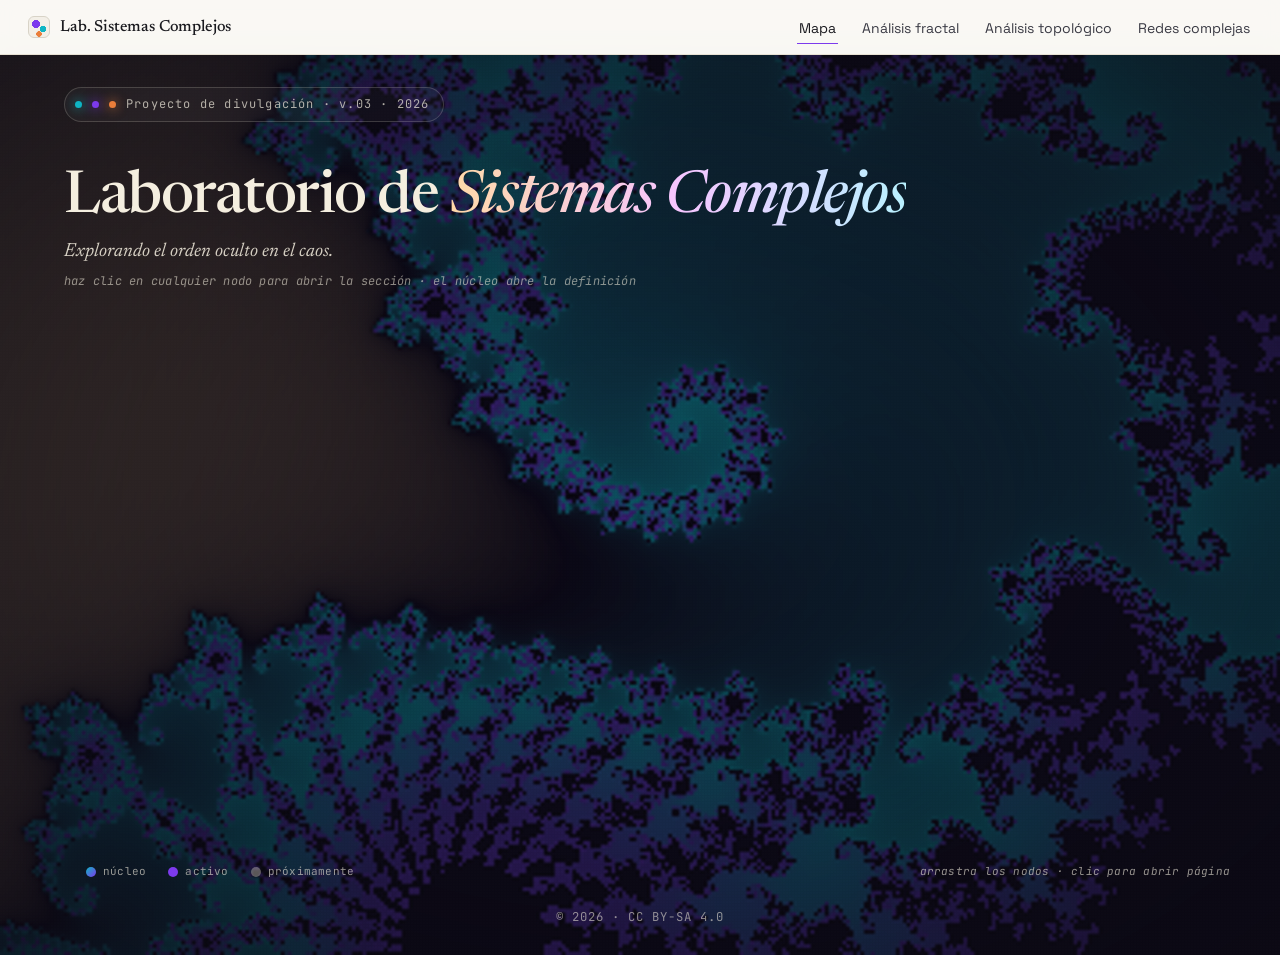
==== commit 33a2420d: "version 2" ====
--- a/index.html
+++ b/index.html
@@ -12,29 +12,28 @@
 <body>
 
 <!-- ============================================================
-     NAV — sticky top
+     NAV — sticky top (shared across all pages)
 ============================================================ -->
 <nav class="nav" id="nav">
   <div class="nav__inner">
-    <a class="nav__brand" href="#hero">
+    <a class="nav__brand" href="index.html">
       <span class="nav__logo" aria-hidden="true"></span>
       <span class="nav__brand-text">Lab. Sistemas Complejos</span>
     </a>
     <ul class="nav__links">
-      <li><a href="#fractales">Fractales</a></li>
-      <li><a href="#dimension">Dimensión</a></li>
-      <li><a href="#multifractal">Multifractal</a></li>
-      <li><a href="#tda">Topología</a></li>
-      <li><a href="#redes">Redes</a></li>
+      <li><a class="is-current" href="index.html">Mapa</a></li>
+      <li><a href="fractal.html">Análisis fractal</a></li>
+      <li><a href="topologia.html">Análisis topológico</a></li>
+      <li><a href="redes.html">Redes complejas</a></li>
     </ul>
     <div class="nav__progress" id="navProgress"></div>
   </div>
 </nav>
 
 <!-- ============================================================
-     1 · HERO — concept map at center of first page
+     HERO — full-bleed concept map
 ============================================================ -->
-<header class="hero hero--map" id="hero">
+<header class="hero hero--map hero--full" id="hero">
   <canvas id="heroCanvas" class="hero__canvas" aria-hidden="true"></canvas>
   <div class="hero__veil hero__veil--map"></div>
   <div class="hero__grain"></div>
@@ -44,7 +43,7 @@
       <span class="dot dot--cyan"></span>
       <span class="dot dot--violet"></span>
       <span class="dot dot--orange"></span>
-      <span>Proyecto de divulgación · v.02 · 2026</span>
+      <span>Proyecto de divulgación · v.03 · 2026</span>
     </div>
 
     <h1 class="hero__title hero__title--compact">
@@ -52,6 +51,9 @@
     </h1>
 
     <p class="hero__sub">Explorando el orden oculto en el caos.</p>
+    <p class="hero__hint mono mono--light">
+      haz clic en cualquier nodo para abrir la sección · el núcleo abre la definición
+    </p>
   </div>
 
   <div class="hero__map-wrap">
@@ -60,19 +62,18 @@
       <span class="map__legend-item"><i class="map__swatch map__swatch--core"></i>núcleo</span>
       <span class="map__legend-item"><i class="map__swatch map__swatch--active"></i>activo</span>
       <span class="map__legend-item"><i class="map__swatch map__swatch--lock"></i>próximamente</span>
-      <span class="map__legend-hint">arrastra los nodos · clic para navegar</span>
+      <span class="map__legend-hint">arrastra los nodos · clic para abrir página</span>
     </div>
     <div class="map__tooltip" id="mapTooltip" role="status" aria-live="polite"></div>
   </div>
 
   <div class="hero__foot">
-    <span class="mono mono--dim mono--light">scroll para empezar</span>
-    <span class="scroll-cue" aria-hidden="true"></span>
+    <span class="mono mono--dim mono--light">© 2026 · CC BY-SA 4.0</span>
   </div>
 </header>
 
 <!-- ============================================================
-     MODAL — explicación de Sistemas Complejos (anchor target)
+     MODAL — explicación de Sistemas Complejos
 ============================================================ -->
 <div class="modal" id="modalSC" aria-hidden="true" role="dialog">
   <div class="modal__backdrop" data-close></div>
@@ -126,926 +127,20 @@
       </p>
       <p class="modal__why-paths">
         Tres caminos, un mismo objetivo:
-        <a href="#fractales" data-close>análisis fractal →</a>
-        <a href="#tda" data-close>análisis topológico →</a>
-        <a href="#redes" data-close>redes complejas →</a>
+        <a href="fractal.html">análisis fractal →</a>
+        <a href="topologia.html">análisis topológico →</a>
+        <a href="redes.html">redes complejas →</a>
       </p>
     </div>
   </article>
 </div>
 
 <!-- ============================================================
-     RAMA · ANÁLISIS FRACTAL
-============================================================ -->
-<section class="branch-intro" id="rama-fractal">
-  <div class="branch-intro__inner">
-    <p class="branch-intro__kicker mono">RAMA · I</p>
-    <h2 class="branch-intro__title">Análisis Fractal</h2>
-    <p class="branch-intro__sub">
-      Una geometría para lo rugoso. Para todo lo que no se vuelve liso al
-      mirarlo de cerca: costas, pulmones, nubes, sismos, mercados.
-    </p>
-    <ul class="branch-intro__list">
-      <li><a href="#fractales">¿Qué es un fractal?</a></li>
-      <li><a href="#dimension">Dimensión fractal</a></li>
-      <li><a href="#galeria">Fractales sintéticos</a></li>
-      <li><a href="#naturaleza">Fractales en la naturaleza</a></li>
-      <li><a href="#multifractal">Análisis multifractal</a></li>
-    </ul>
-  </div>
-</section>
-
-<!-- ============================================================
-     2 · INTRO — ¿Qué es un fractal?
-============================================================ -->
-<section class="section section--intro" id="fractales">
-  <div class="section__head">
-    <span class="section__index mono">§ 01</span>
-    <span class="section__kicker mono">Introducción</span>
-  </div>
-
-  <h2 class="section__title">¿Qué es un fractal?</h2>
-
-  <div class="prose">
-    <p class="prose__lede">
-      Un fractal es una <em>forma rugosa</em> — una figura que no se vuelve
-      lisa cuando te acercas. Donde una circunferencia, vista de muy cerca,
-      termina pareciendo una recta, un fractal sigue siendo igual de irregular
-      sin importar cuánto amplifiques.
-    </p>
-
-    <p>
-      La palabra la acuñó Benoît Mandelbrot en 1975. Viene del latín
-      <em>fractus</em> — quebrado, fragmentado — y describe objetos que comparten
-      una propiedad sorprendente: <strong>autosemejanza</strong>. Cada pequeño
-      trozo se parece, en escala, al todo del que forma parte.
-    </p>
-
-    <figure class="callout callout--analogy">
-      <div class="callout__strip"></div>
-      <div class="callout__body">
-        <p class="mono mono--dim">analogía visual</p>
-        <p>
-          Un árbol no está hecho de un tronco con hojas. Está hecho de
-          un tronco que se divide en ramas, que se dividen en ramas
-          más pequeñas, que se dividen en ramitas — y cada nivel
-          repite la lógica del nivel anterior. <strong>Eso es un fractal.</strong>
-        </p>
-      </div>
-    </figure>
-
-    <p>
-      Lewis Fry Richardson, en 1961, hizo una pregunta aparentemente trivial:
-      ¿cuánto mide la costa de Gran Bretaña? Esperaba un número. Encontró,
-      en cambio, una <em>paradoja</em>: la respuesta depende del tamaño de la
-      regla. Mientras más fina la regla, más detalles encuentra, y mayor
-      la longitud — sin un límite claro.
-    </p>
-  </div>
-
-  <!-- ANIMACIÓN: costa_bretana.html -->
-  <figure class="embed">
-    <div class="embed__frame embed__frame--coast">
-      <iframe
-        src="anim/costa_bretana.html"
-        title="Animación: paradoja de la costa de Bretaña (Richardson, 1961)"
-        loading="lazy"
-        scrolling="no"
-      ></iframe>
-    </div>
-    <figcaption class="embed__caption">
-      <span class="mono mono--dim">fig. 01</span>
-      Animación interactiva — desliza para reducir el tamaño de la regla
-      <strong>ε</strong>. La longitud medida <strong>L(ε)</strong> crece
-      sin parar, y la pendiente en escala log–log revela una dimensión
-      no entera: <strong>D ≈ 1.25</strong>.
-    </figcaption>
-  </figure>
-
-  <div class="prose">
-    <p>
-      Richardson había descubierto, sin saberlo aún, que la costa no es una
-      línea de dimensión 1. Es algo entre una línea y una superficie. Esa
-      "cosa intermedia" — un número entre dimensiones enteras — es lo que
-      ahora llamamos <strong>dimensión fractal</strong>.
-    </p>
-  </div>
-</section>
-
-<!-- ============================================================
-     3 · DIMENSIÓN — ¿Cómo medimos un fractal?
-============================================================ -->
-<section class="section section--dim" id="dimension">
-  <div class="section__head">
-    <span class="section__index mono">§ 02</span>
-    <span class="section__kicker mono">Medición</span>
-  </div>
-
-  <h2 class="section__title">¿Cómo medimos un fractal?</h2>
-
-  <div class="prose">
-    <p class="prose__lede">
-      Si la longitud no funciona, ¿qué sí? La intuición es ésta:
-      contar <em>cuánto espacio</em> ocupa la forma a medida que
-      cambiamos la escala con la que miramos.
-    </p>
-
-    <div class="dim-intuition">
-      <div class="dim-row">
-        <div class="dim-row__icon">
-          <svg viewBox="0 0 60 60" aria-hidden="true">
-            <line x1="6" y1="30" x2="54" y2="30" stroke="currentColor" stroke-width="2"></line>
-          </svg>
-        </div>
-        <div>
-          <span class="dim-row__val mono">D = 1</span>
-          <span class="dim-row__lbl">una recta — ocupa una sola dimensión</span>
-        </div>
-      </div>
-      <div class="dim-row">
-        <div class="dim-row__icon">
-          <svg viewBox="0 0 60 60" aria-hidden="true">
-            <rect x="10" y="10" width="40" height="40" fill="currentColor" opacity="0.18"></rect>
-            <rect x="10" y="10" width="40" height="40" fill="none" stroke="currentColor" stroke-width="2"></rect>
-          </svg>
-        </div>
-        <div>
-          <span class="dim-row__val mono">D = 2</span>
-          <span class="dim-row__lbl">un cuadrado — llena el plano</span>
-        </div>
-      </div>
-      <div class="dim-row dim-row--accent">
-        <div class="dim-row__icon">
-          <svg viewBox="0 0 60 60" aria-hidden="true">
-            <path d="M6 50 L18 35 L24 42 L36 24 L42 32 L54 14"
-                  fill="none" stroke="currentColor" stroke-width="2"
-                  stroke-linejoin="round" stroke-linecap="round"></path>
-          </svg>
-        </div>
-        <div>
-          <span class="dim-row__val mono">D ≈ 1.26</span>
-          <span class="dim-row__lbl">una costa, un copo, un rayo — <em>entre</em> uno y dos</span>
-        </div>
-      </div>
-    </div>
-
-    <p>
-      La forma más concreta de calcular esto se llama
-      <strong>box-counting</strong>, o conteo de cajas. Cubrimos el fractal
-      con una cuadrícula de cajitas de tamaño <span class="mono">ε</span>,
-      contamos cuántas cajas tocan a la figura, y repetimos haciendo
-      <span class="mono">ε</span> cada vez más pequeño. La forma en que
-      el número de cajas crece <em>cuando</em> achicamos la malla
-      es lo que define la dimensión.
-    </p>
-  </div>
-
-  <!-- INTERACTIVE BOX-COUNTING DEMO -->
-  <div class="bc">
-    <div class="bc__head">
-      <div>
-        <p class="bc__title">Box-counting interactivo</p>
-        <p class="bc__sub mono mono--dim">curva de Koch · D teórica = log 4 / log 3 ≈ 1.2619</p>
-      </div>
-      <div class="bc__readout">
-        <div class="bc__readout-block">
-          <span class="mono mono--dim">ε</span>
-          <span class="mono mono--big" id="bcEps">—</span>
-        </div>
-        <div class="bc__readout-block">
-          <span class="mono mono--dim">N(ε)</span>
-          <span class="mono mono--big" id="bcN">—</span>
-        </div>
-        <div class="bc__readout-block bc__readout-block--accent">
-          <span class="mono mono--dim">D estimada</span>
-          <span class="mono mono--big" id="bcD">—</span>
-        </div>
-      </div>
-    </div>
-
-    <div class="bc__panels">
-      <div class="bc__panel"><canvas id="bcCanvas"></canvas></div>
-      <div class="bc__panel"><canvas id="bcPlot"></canvas></div>
-    </div>
-
-    <div class="bc__controls">
-      <span class="mono mono--dim">malla gruesa</span>
-      <input type="range" id="bcSlider" min="0" max="9" step="1" value="0" aria-label="tamaño de la malla">
-      <span class="mono mono--dim">malla fina</span>
-      <button class="btn btn--ghost btn--sm" id="bcAuto" type="button">▶ auto</button>
-    </div>
-  </div>
-
-  <details class="formal">
-    <summary class="formal__summary">
-      <span class="formal__chev" aria-hidden="true"></span>
-      <span>Para licenciatura — definición formal de Hausdorff y método de box-counting</span>
-    </summary>
-    <div class="formal__body">
-      <p>
-        La dimensión de Hausdorff se define usando coberturas: dado un conjunto
-        <span class="mono">F ⊂ ℝⁿ</span>, consideramos coberturas de
-        <span class="mono">F</span> por familias numerables de conjuntos
-        <span class="mono">{Uᵢ}</span> con diámetro
-        <span class="mono">|Uᵢ| ≤ δ</span>. Para cada <span class="mono">s ≥ 0</span>
-        se define la medida exterior <span class="mono">s</span>-dimensional:
-      </p>
-      <p class="formal__eq mono">
-        ℋ<sup>s</sup>(F) = lim<sub>δ→0</sub> inf { Σᵢ |Uᵢ|<sup>s</sup> : {Uᵢ} cubre F, |Uᵢ| ≤ δ }
-      </p>
-      <p>
-        Existe un valor crítico de <span class="mono">s</span>, llamado
-        <strong>dimensión de Hausdorff</strong>
-        <span class="mono">dim<sub>H</sub> F</span>, donde
-        <span class="mono">ℋ<sup>s</sup>(F)</span> salta de
-        <span class="mono">∞</span> a <span class="mono">0</span>.
-      </p>
-      <p>
-        En la práctica, esto rara vez se calcula directamente. Se usa la
-        <strong>dimensión de box-counting</strong>, que coincide con
-        Hausdorff para muchos fractales auto-semejantes. Si
-        <span class="mono">N(ε)</span> es el número mínimo de cajas de lado
-        <span class="mono">ε</span> necesarias para cubrir <span class="mono">F</span>:
-      </p>
-      <p class="formal__eq mono">
-        dim<sub>B</sub> F = lim<sub>ε→0</sub> (log N(ε) / log (1/ε))
-      </p>
-      <p>
-        Es decir: graficamos <span class="mono">log N(ε)</span> contra
-        <span class="mono">log (1/ε)</span> y ajustamos una recta. La
-        <em>pendiente</em> de esa recta es la dimensión estimada.
-      </p>
-      <p class="formal__ref mono mono--dim">
-        ref. Falconer, K. — <em>Fractal Geometry</em>, Wiley (1990), cap. 2–3.
-      </p>
-    </div>
-  </details>
-</section>
-
-<!-- ============================================================
-     4 · GALERÍA — Fractales Sintéticos
-============================================================ -->
-<section class="section section--gallery" id="galeria">
-  <div class="section__head">
-    <span class="section__index mono">§ 03</span>
-    <span class="section__kicker mono">Catálogo</span>
-  </div>
-
-  <h2 class="section__title">Fractales sintéticos</h2>
-
-  <p class="prose__lede prose__lede--centered">
-    Seis construcciones canónicas, todas dibujadas en vivo en tu navegador.
-    Haz clic en cualquiera para ver cómo se calcula su dimensión.
-  </p>
-
-  <div class="gallery" id="gallery"></div>
-</section>
-
-<!-- ============================================================
-     5 · NATURALEZA
-============================================================ -->
-<section class="section section--nature" id="naturaleza">
-  <div class="section__head">
-    <span class="section__index mono">§ 04</span>
-    <span class="section__kicker mono">En el mundo</span>
-  </div>
-
-  <h2 class="section__title">Fractales en la naturaleza</h2>
-
-  <p class="prose__lede prose__lede--centered">
-    No es una metáfora — la geometría fractal aparece, medible y reproducible,
-    en sistemas físicos, biológicos y sociales.
-  </p>
-
-  <div class="nature" id="nature"></div>
-</section>
-
-<!-- ============================================================
-     6 · MULTIFRACTAL
-============================================================ -->
-<section class="section section--multifractal" id="multifractal">
-  <div class="section__head">
-    <span class="section__index mono">§ 05</span>
-    <span class="section__kicker mono">Generalización</span>
-  </div>
-
-  <h2 class="section__title">Análisis multifractal</h2>
-
-  <div class="prose">
-    <p class="prose__lede">
-      Un objeto monofractal tiene <em>una sola</em> dimensión. Pero la
-      mayoría de las cosas reales — turbulencia, lluvia, señales cerebrales,
-      precios — no son tan homogéneas: la rugosidad varía de un punto a otro.
-      Se necesita un <strong>espectro</strong> de dimensiones, no una sola.
-    </p>
-
-    <p>
-      El análisis multifractal asocia a cada lugar de la señal un
-      <strong>exponente local de Hölder</strong>
-      <span class="mono">α</span>, que mide qué tan rugoso es el objeto
-      justo ahí. La función <span class="mono">f(α)</span> registra
-      <em>cuánto soporte</em> (qué dimensión fractal) tiene el conjunto de
-      puntos con cada valor de α.
-    </p>
-
-    <div class="why-grid">
-      <div class="why">
-        <p class="mono mono--dim">qué cambia</p>
-        <p><strong>Una dimensión → un espectro.</strong> Pasamos de un número escalar a una curva en forma de campana.</p>
-      </div>
-      <div class="why">
-        <p class="mono mono--dim">cómo se ve</p>
-        <p>Una curva <span class="mono">f(α)</span> ancha indica un objeto multifractal rico; angosta, casi monofractal.</p>
-      </div>
-      <div class="why">
-        <p class="mono mono--dim">para qué sirve</p>
-        <p>Distingue patrones que tienen la <em>misma</em> dimensión fractal pero <em>textura</em> distinta — clave en imagen médica, sismos, finanzas.</p>
-      </div>
-    </div>
-
-    <p>
-      La animación de abajo construye una <strong>cascada binomial</strong>:
-      un proceso multiplicativo que reparte una unidad de masa de forma
-      asimétrica entre subcuadrantes. La asimetría <span class="mono">p₀</span>
-      controla qué tan multifractal es el resultado — y cómo se abre el
-      espectro <span class="mono">f(α)</span>.
-    </p>
-  </div>
-
-  <figure class="embed">
-    <div class="embed__frame embed__frame--tall">
-      <iframe
-        src="anim/multifractal.html"
-        title="Animación: cascada binomial y espectro multifractal f(α)"
-        loading="lazy"
-        scrolling="no"
-      ></iframe>
-    </div>
-    <figcaption class="embed__caption">
-      <span class="mono mono--dim">fig. 02</span>
-      Cascada binomial 2D — desliza <strong>p₀</strong> entre 0.5 (uniforme,
-      sin estructura) y 0.95 (extremo multifractal). La textura cambia
-      visiblemente y el espectro <strong>f(α)</strong> se ensancha:
-      <strong>Δα = α<sub>max</sub> − α<sub>min</sub></strong> es la firma
-      cuantitativa del comportamiento multifractal.
-    </figcaption>
-  </figure>
-
-  <details class="formal">
-    <summary class="formal__summary">
-      <span class="formal__chev" aria-hidden="true"></span>
-      <span>FORMALISMO DE MOMENTOS, MF-DFA Y DUALIDAD Τ(Q) ↔ F(Α)</span>
-    </summary>
-    <div class="formal__body">
-      <p>
-        Sea <span class="mono">μ</span> una medida de probabilidad sobre
-        <span class="mono">[0,1]<sup>d</sup></span>. Cubrimos el soporte con
-        cajas de lado <span class="mono">ε</span> y definimos la función de
-        partición:
-      </p>
-      <p class="formal__eq mono">
-        Z(q, ε) = Σᵢ μᵢ(ε)<sup>q</sup>  ~  ε<sup>τ(q)</sup>
-      </p>
-      <p>
-        Para una medida monofractal, <span class="mono">τ(q)</span> es lineal
-        en <span class="mono">q</span>. Para un multifractal, es cóncava.
-        El espectro singular se obtiene por <strong>transformada de
-        Legendre</strong>:
-      </p>
-      <p class="formal__eq mono">
-        α(q) = dτ/dq      ·      f(α) = q · α(q) − τ(q)
-      </p>
-      <p>
-        Para una <strong>cascada binomial</strong> con pesos
-        <span class="mono">(p₀, p₁ = 1 − p₀)</span> en 1D:
-      </p>
-      <p class="formal__eq mono">
-        τ(q) = − log<sub>2</sub>(p₀<sup>q</sup> + p₁<sup>q</sup>)
-      </p>
-      <p>
-        En señales temporales no estacionarias se usa
-        <strong>MF-DFA</strong> (Multifractal Detrended Fluctuation Analysis,
-        Kantelhardt et al. 2002): se eliminan tendencias polinomiales por
-        ventanas, se calcula la fluctuación
-        <span class="mono">F<sub>q</sub>(s)</span> a escala
-        <span class="mono">s</span>, y se ajusta una ley de potencia
-        <span class="mono">F<sub>q</sub>(s) ~ s<sup>h(q)</sup></span>.
-        Luego <span class="mono">τ(q) = q·h(q) − 1</span>.
-      </p>
-      <p class="formal__ref mono mono--dim">
-        ref. Kantelhardt, J. et al. — <em>Multifractal detrended fluctuation
-        analysis of nonstationary time series</em>, Physica A (2002).
-      </p>
-    </div>
-  </details>
-</section>
-
-<!-- ============================================================
-     RAMA · ANÁLISIS TOPOLÓGICO
-============================================================ -->
-<section class="branch-intro branch-intro--violet" id="rama-tda">
-  <div class="branch-intro__inner">
-    <p class="branch-intro__kicker mono">RAMA · II</p>
-    <h2 class="branch-intro__title">Análisis Topológico de Datos</h2>
-    <p class="branch-intro__sub">
-      La forma de los datos. Cuántos componentes hay, cuántos hoyos,
-      cuántas cavidades — sin importar la métrica concreta que uses.
-    </p>
-    <ul class="branch-intro__list">
-      <li><a href="#tda">Introducción</a></li>
-      <li><a href="#tda-simplex">Complejos simpliciales</a></li>
-      <li><a href="#tda-filtration">Filtración Vietoris–Rips</a></li>
-      <li><a href="#tda-homology">Grupos de homología</a></li>
-    </ul>
-  </div>
-</section>
-
-<!-- ============================================================
-     7 · TDA
-============================================================ -->
-<section class="section section--tda" id="tda">
-  <div class="section__head">
-    <span class="section__index mono">§ 06</span>
-    <span class="section__kicker mono">Topología de datos</span>
-  </div>
-
-  <h2 class="section__title">Análisis topológico</h2>
-
-  <div class="prose">
-    <p class="prose__lede">
-      Imagina una nube de puntos en el plano. ¿Tiene forma de anillo? ¿De
-      ocho? ¿De tres grupos separados? Esa pregunta — <em>cuál es la
-      forma de los datos</em> — es lo que responde el análisis topológico.
-    </p>
-
-    <p>
-      La topología estudia propiedades de los objetos que sobreviven a
-      deformaciones continuas: estirar, doblar, comprimir, pero no romper.
-      Una taza de café y una rosquilla son <em>topológicamente</em> la
-      misma cosa porque cada una tiene exactamente un agujero. Lo que
-      importa no es la métrica — son los <strong>invariantes
-      topológicos</strong>.
-    </p>
-
-    <div class="tda-cards" id="tda-simplex">
-      <div class="tda-card">
-        <p class="tda-card__num mono">01</p>
-        <h3 class="tda-card__name">Complejos simpliciales</h3>
-        <div class="tda-card__viz">
-          <svg viewBox="0 0 120 80" aria-hidden="true">
-            <polygon points="20,60 50,20 80,60" fill="#7c3aed" fill-opacity="0.25" stroke="#7c3aed" stroke-width="1.2"></polygon>
-            <line x1="80" y1="60" x2="110" y2="35" stroke="#7c3aed" stroke-width="1.4"></line>
-            <circle cx="20" cy="60" r="3.5" fill="#7c3aed"></circle>
-            <circle cx="50" cy="20" r="3.5" fill="#7c3aed"></circle>
-            <circle cx="80" cy="60" r="3.5" fill="#7c3aed"></circle>
-            <circle cx="110" cy="35" r="3.5" fill="#7c3aed"></circle>
-          </svg>
-        </div>
-        <p class="tda-card__txt">
-          La unidad básica. <strong>0-simplex</strong>: punto.
-          <strong>1-simplex</strong>: arista. <strong>2-simplex</strong>:
-          triángulo relleno. <strong>3-simplex</strong>: tetraedro. Un
-          complejo simplicial es un pegado consistente de simplices.
-        </p>
-      </div>
-      <div class="tda-card" id="tda-filtration">
-        <p class="tda-card__num mono">02</p>
-        <h3 class="tda-card__name">Filtración</h3>
-        <div class="tda-card__viz">
-          <svg viewBox="0 0 120 80" aria-hidden="true">
-            <g fill="none" stroke="#0fb5c4" stroke-width="1.2" opacity="0.5">
-              <circle cx="30" cy="40" r="7"></circle>
-              <circle cx="55" cy="30" r="12"></circle>
-              <circle cx="85" cy="50" r="18"></circle>
-            </g>
-            <circle cx="30" cy="40" r="2.5" fill="#0fb5c4"></circle>
-            <circle cx="55" cy="30" r="2.5" fill="#0fb5c4"></circle>
-            <circle cx="85" cy="50" r="2.5" fill="#0fb5c4"></circle>
-          </svg>
-        </div>
-        <p class="tda-card__txt">
-          Una secuencia anidada de complejos crecientes a medida que
-          aumenta un parámetro <span class="mono">ε</span>. La
-          <strong>filtración Vietoris–Rips</strong> conecta dos puntos
-          cuando su distancia es ≤ ε.
-        </p>
-      </div>
-      <div class="tda-card" id="tda-homology">
-        <p class="tda-card__num mono">03</p>
-        <h3 class="tda-card__name">Grupos de homología</h3>
-        <div class="tda-card__viz">
-          <svg viewBox="0 0 120 80" aria-hidden="true">
-            <circle cx="30" cy="40" r="14" fill="none" stroke="#ea7e3a" stroke-width="1.6"></circle>
-            <circle cx="75" cy="40" r="14" fill="none" stroke="#ea7e3a" stroke-width="1.6"></circle>
-            <text x="30" y="44" font-family="JetBrains Mono" font-size="10" fill="#ea7e3a" text-anchor="middle">β₁=1</text>
-            <text x="75" y="44" font-family="JetBrains Mono" font-size="10" fill="#ea7e3a" text-anchor="middle">β₁=1</text>
-          </svg>
-        </div>
-        <p class="tda-card__txt">
-          Los números de Betti cuentan agujeros de cada dimensión.
-          <span class="mono">β₀</span>: componentes conexas.
-          <span class="mono">β₁</span>: lazos (anillos).
-          <span class="mono">β₂</span>: cavidades 3D.
-        </p>
-      </div>
-      <div class="tda-card">
-        <p class="tda-card__num mono">04</p>
-        <h3 class="tda-card__name">Persistencia</h3>
-        <div class="tda-card__viz">
-          <svg viewBox="0 0 120 80" aria-hidden="true">
-            <line x1="14" y1="22" x2="100" y2="22" stroke="#7c3aed" stroke-width="3" stroke-linecap="round"></line>
-            <line x1="22" y1="38" x2="55" y2="38" stroke="#7c3aed" stroke-width="3" stroke-linecap="round" opacity="0.6"></line>
-            <line x1="32" y1="54" x2="44" y2="54" stroke="#0fb5c4" stroke-width="3" stroke-linecap="round" opacity="0.5"></line>
-            <line x1="65" y1="54" x2="92" y2="54" stroke="#ea7e3a" stroke-width="3" stroke-linecap="round"></line>
-          </svg>
-        </div>
-        <p class="tda-card__txt">
-          Cada característica topológica <em>nace</em> a un valor
-          <span class="mono">ε</span> y <em>muere</em> después.
-          Las que persisten mucho son señal real; las cortas, ruido. Se
-          dibuja como un <strong>diagrama de barras</strong> o
-          <strong>diagrama de persistencia</strong>.
-        </p>
-      </div>
-    </div>
-
-    <p>
-      La pregunta clave de TDA es: <em>¿qué barras son largas?</em> Esas
-      capturan la forma verdadera de los datos — las cortas son ruido del
-      muestreo.
-    </p>
-  </div>
-
-  <figure class="embed">
-    <div class="embed__frame embed__frame--tda">
-      <iframe
-        src="anim/vr_filtration.html"
-        title="Animación: filtración Vietoris–Rips y código de barras de persistencia"
-        loading="lazy"
-        scrolling="no"
-      ></iframe>
-    </div>
-    <figcaption class="embed__caption">
-      <span class="mono mono--dim">fig. 03</span>
-      A la izquierda: la nube de puntos y su complejo de Vietoris–Rips
-      conforme crece ε. A la derecha: el <strong>barcode</strong> —
-      cuando una barra <em>nace</em>, aparece un agujero; cuando
-      <em>muere</em>, se rellena. Las barras de β₁ largas son lazos reales
-      de la nube.
-    </figcaption>
-  </figure>
-
-  <details class="formal">
-    <summary class="formal__summary">
-      <span class="formal__chev" aria-hidden="true"></span>
-      <span>COMPLEJO VR, HOMOLOGÍA SIMPLICIAL Y PERSISTENCIA</span>
-    </summary>
-    <div class="formal__body">
-      <p>
-        Dado un conjunto finito de puntos
-        <span class="mono">X ⊂ ℝ<sup>n</sup></span> y un parámetro
-        <span class="mono">ε ≥ 0</span>, el
-        <strong>complejo de Vietoris–Rips</strong>
-        <span class="mono">VR<sub>ε</sub>(X)</span> es el complejo simplicial
-        cuyos k-simplices son los subconjuntos de <span class="mono">k+1</span>
-        puntos con diámetro a lo más ε.
-      </p>
-      <p>
-        Para cada dimensión <span class="mono">k</span>, se construye el
-        espacio vectorial <span class="mono">C<sub>k</sub></span> generado
-        por los k-simplices, y un operador frontera
-        <span class="mono">∂<sub>k</sub>: C<sub>k</sub> → C<sub>k−1</sub></span>.
-        La <strong>k-ésima homología</strong> es:
-      </p>
-      <p class="formal__eq mono">
-        H<sub>k</sub> = ker(∂<sub>k</sub>) / im(∂<sub>k+1</sub>)
-      </p>
-      <p>
-        El número de Betti <span class="mono">β<sub>k</sub> = dim H<sub>k</sub></span>
-        cuenta los <em>agujeros k-dimensionales</em>. La
-        <strong>homología persistente</strong> rastrea cómo cambian estos
-        agujeros a lo largo de la filtración
-        <span class="mono">VR<sub>ε</sub>(X) ↪ VR<sub>ε′</sub>(X)</span>
-        para <span class="mono">ε ≤ ε′</span>. El resultado se codifica en
-        el <strong>diagrama de persistencia</strong> o
-        <strong>barcode</strong>.
-      </p>
-      <p class="formal__ref mono mono--dim">
-        ref. Edelsbrunner & Harer — <em>Computational Topology: An
-        Introduction</em>, AMS (2010). Carlsson — <em>Topology and data</em>,
-        BAMS (2009).
-      </p>
-    </div>
-  </details>
-</section>
-
-<!-- ============================================================
-     RAMA · REDES COMPLEJAS
-============================================================ -->
-<section class="branch-intro branch-intro--cyan" id="rama-redes">
-  <div class="branch-intro__inner">
-    <p class="branch-intro__kicker mono">RAMA · III</p>
-    <h2 class="branch-intro__title">Redes Complejas</h2>
-    <p class="branch-intro__sub">
-      La arquitectura de las interacciones. Quién está conectado con
-      quién, y qué emerge de ese tejido.
-    </p>
-    <ul class="branch-intro__list">
-      <li><a href="#redes">¿Por qué redes?</a></li>
-      <li><a href="#redes-tipos">Tipos de redes</a></li>
-      <li><a href="#redes-metricas">Métricas y centralidad</a></li>
-      <li><a href="#redes-mundo">Mundo pequeño · interactivo</a></li>
-    </ul>
-  </div>
-</section>
-
-<!-- ============================================================
-     8 · REDES COMPLEJAS
-============================================================ -->
-<section class="section section--net" id="redes">
-  <div class="section__head">
-    <span class="section__index mono">§ 07</span>
-    <span class="section__kicker mono">Arquitectura</span>
-  </div>
-
-  <h2 class="section__title">Redes complejas</h2>
-
-  <div class="prose">
-    <p class="prose__lede">
-      Una red — o grafo — es la abstracción más sencilla de una
-      arquitectura de interacciones: <strong>nodos</strong> y
-      <strong>aristas</strong>. Bajo esa simpleza se esconde un lenguaje
-      potentísimo para describir desde el cerebro hasta internet.
-    </p>
-
-    <h3 class="prose__sub">¿Por qué usar redes?</h3>
-
-    <p>
-      Porque el comportamiento de un sistema complejo no se sigue solo de
-      las propiedades de sus partes — depende crucialmente de la
-      <em>topología</em> de quién interactúa con quién. Dos sociedades con
-      el mismo número de personas pueden ser radicalmente distintas según
-      cómo estén conectadas. Dos cerebros con las mismas neuronas son
-      cerebros distintos si su cableado difiere.
-    </p>
-
-    <div class="why-grid why-grid--3">
-      <div class="why">
-        <p class="mono mono--dim">qué información dan</p>
-        <p>
-          Identifican <strong>nodos clave</strong> (influencers, hubs,
-          cuellos de botella), <strong>comunidades</strong> ocultas, rutas
-          eficientes, vulnerabilidades, y patrones de propagación de
-          información, enfermedades o cascadas.
-        </p>
-      </div>
-      <div class="why">
-        <p class="mono mono--dim">para qué nos han servido</p>
-        <p>
-          Diseño de internet resiliente; <strong>PageRank</strong> de
-          Google; predicción de epidemias (SARS-CoV-2); mapeo del
-          conectoma cerebral; detección de fraude bancario; recomendación
-          en redes sociales; análisis de cadenas de suministro globales.
-        </p>
-      </div>
-      <div class="why">
-        <p class="mono mono--dim">qué propiedades emergen</p>
-        <p>
-          <strong>Mundo pequeño</strong> (todos conectados por seis pasos),
-          <strong>libre de escala</strong> (pocos hubs, muchos nodos
-          periféricos), <strong>robustez por redundancia</strong>,
-          <strong>cascadas</strong> de fallos, sincronización colectiva.
-        </p>
-      </div>
-    </div>
-  </div>
-
-  <!-- ============================================================
-       TIPOS DE REDES
-  ============================================================ -->
-  <div class="section__sub" id="redes-tipos">
-    <p class="section__kicker mono mono--dim">subseccion</p>
-    <h3 class="section__sub-title">Tipos de redes</h3>
-
-    <div class="net-types" id="netTypes"></div>
-  </div>
-
-  <!-- ============================================================
-       MÉTRICAS DE CENTRALIDAD
-  ============================================================ -->
-  <div class="section__sub" id="redes-metricas">
-    <p class="section__kicker mono mono--dim">subseccion</p>
-    <h3 class="section__sub-title">Métricas — ¿qué es importante en una red?</h3>
-
-    <p class="prose">
-      No todos los nodos son iguales. Pero "importante" significa cosas
-      distintas según para qué. Hay varias <strong>centralidades</strong>
-      — cada una mide una forma distinta de protagonismo.
-    </p>
-
-    <div class="metrics" id="metrics"></div>
-
-    <details class="formal">
-      <summary class="formal__summary">
-        <span class="formal__chev" aria-hidden="true"></span>
-        <span>MÉTRICAS GLOBALES (L, C, MODULARIDAD, ASORTIVIDAD)</span>
-      </summary>
-      <div class="formal__body">
-        <p>
-          Sea <span class="mono">G = (V, E)</span> un grafo con
-          <span class="mono">n = |V|</span> nodos.
-        </p>
-        <p>
-          <strong>Distancia media</strong>
-          <span class="mono">⟨L⟩ = (1/n(n−1)) Σ<sub>i≠j</sub> d(i,j)</span> —
-          longitud típica del camino más corto.
-        </p>
-        <p>
-          <strong>Coeficiente de clustering local</strong> del nodo
-          <span class="mono">i</span> con <span class="mono">k<sub>i</sub></span>
-          vecinos y <span class="mono">e<sub>i</sub></span> aristas entre
-          ellos:
-        </p>
-        <p class="formal__eq mono">
-          C<sub>i</sub> = 2 e<sub>i</sub> / (k<sub>i</sub> (k<sub>i</sub> − 1))
-        </p>
-        <p>
-          El clustering global <span class="mono">C = ⟨C<sub>i</sub>⟩</span>.
-        </p>
-        <p>
-          <strong>Distribución de grado</strong>
-          <span class="mono">P(k)</span>. En redes libres de escala
-          <span class="mono">P(k) ~ k<sup>−γ</sup></span> con
-          <span class="mono">γ ∈ [2, 3]</span> (Barabási–Albert).
-        </p>
-        <p>
-          <strong>Modularidad</strong>
-          <span class="mono">Q</span> (Newman) mide cuánto mejor está
-          dividida la red en comunidades respecto a un modelo nulo.
-        </p>
-        <p class="formal__ref mono mono--dim">
-          ref. Newman — <em>Networks</em>, Oxford (2018). Barabási —
-          <em>Network Science</em>, Cambridge (2016).
-        </p>
-      </div>
-    </details>
-  </div>
-
-  <!-- ============================================================
-       MUNDO PEQUEÑO — interactivo
-  ============================================================ -->
-  <div class="section__sub section__sub--feature" id="redes-mundo">
-    <p class="section__kicker mono mono--dim">subseccion · interactivo</p>
-    <h3 class="section__sub-title">Mundo pequeño · Watts–Strogatz</h3>
-
-    <p class="prose">
-      En 1998, Watts y Strogatz mostraron algo asombroso: si tomas una red
-      <em>regular</em> (muy estructurada, vecinos solo de vecinos) y
-      reconectas algunas pocas aristas <em>al azar</em>, la longitud
-      media del camino <em>se desploma</em> — sin perder la alta
-      densidad de triángulos local.
-    </p>
-
-    <p class="prose">
-      Mueve el deslizador para reconectar cada arista con probabilidad
-      <span class="mono">p</span>. Observa lo que pasa con la longitud
-      media <span class="mono">L</span> y el clustering
-      <span class="mono">C</span> — normalizados por sus valores en la
-      red regular.
-    </p>
-
-    <div class="ws">
-      <div class="ws__head">
-        <div>
-          <p class="ws__title">Modelo Watts–Strogatz</p>
-          <p class="ws__sub mono mono--dim">n = 32 nodos · k = 4 vecinos por lado</p>
-        </div>
-        <div class="ws__readout">
-          <div class="ws__stat">
-            <span class="mono mono--dim">p</span>
-            <span class="mono mono--big" id="wsP">0.00</span>
-          </div>
-          <div class="ws__stat">
-            <span class="mono mono--dim">L / L₀</span>
-            <span class="mono mono--big" style="color: var(--cyan)" id="wsL">1.000</span>
-          </div>
-          <div class="ws__stat">
-            <span class="mono mono--dim">C / C₀</span>
-            <span class="mono mono--big" style="color: var(--orange)" id="wsC">1.000</span>
-          </div>
-        </div>
-      </div>
-
-      <div class="ws__panels">
-        <div class="ws__panel ws__panel--net">
-          <svg id="wsNet" viewBox="0 0 400 400" preserveAspectRatio="xMidYMid meet"></svg>
-        </div>
-        <div class="ws__panel ws__panel--plot">
-          <canvas id="wsPlot"></canvas>
-        </div>
-      </div>
-
-      <div class="ws__controls">
-        <span class="mono mono--dim">regular  p=0</span>
-        <input type="range" id="wsSlider" min="0" max="1" step="0.001" value="0" aria-label="probabilidad de reconexión">
-        <span class="mono mono--dim">aleatoria  p=1</span>
-        <button class="btn btn--ghost btn--sm" id="wsRegen" type="button">↻ regenerar</button>
-      </div>
-
-      <div class="ws__caption mono mono--dim">
-        Zona <span style="color:#7c3aed">violeta</span>: rango pequeño
-        de <span class="mono">p</span> donde <span class="mono">L</span>
-        ya colapsó pero <span class="mono">C</span> sigue alto — el régimen
-        de <em>mundo pequeño</em>.
-      </div>
-    </div>
-  </div>
-
-  <!-- ============================================================
-       CASOS DE USO
-  ============================================================ -->
-  <div class="section__sub" id="redes-casos">
-    <p class="section__kicker mono mono--dim">subseccion</p>
-    <h3 class="section__sub-title">Casos · dónde nos han ayudado</h3>
-
-    <div class="cases" id="cases"></div>
-  </div>
-</section>
-
-<!-- ============================================================
-     FOOTER
-============================================================ -->
-<footer class="foot">
-  <div class="foot__top">
-    <div class="foot__brand">
-      <span class="nav__logo nav__logo--lg" aria-hidden="true"></span>
-      <div>
-        <p class="foot__name">Laboratorio de Sistemas Complejos</p>
-        <p class="foot__tag">Explorando el orden oculto en el caos</p>
-      </div>
-    </div>
-
-    <p class="foot__credit">
-      Proyecto de retribución social — Maestría en Sistemas Complejos.
-      Materiales abiertos para uso docente y de divulgación.
-    </p>
-  </div>
-
-  <div class="foot__grid">
-    <div class="foot__col">
-      <p class="foot__col-title mono mono--dim">Libros</p>
-      <ul class="foot__list">
-        <li>Mandelbrot, B. — <em>The Fractal Geometry of Nature</em> (1982)</li>
-        <li>Falconer, K. — <em>Fractal Geometry</em> (2014)</li>
-        <li>Edelsbrunner & Harer — <em>Computational Topology</em> (2010)</li>
-        <li>Newman, M. — <em>Networks</em> (2018)</li>
-        <li>Barabási, A.-L. — <em>Network Science</em> (2016)</li>
-      </ul>
-    </div>
-
-    <div class="foot__col">
-      <p class="foot__col-title mono mono--dim">Papers clave</p>
-      <ul class="foot__list">
-        <li>Mandelbrot — <em>How long is the coast of Britain?</em> · Science (1967)</li>
-        <li>Watts &amp; Strogatz — <em>Collective dynamics of small-world networks</em> · Nature (1998)</li>
-        <li>Barabási &amp; Albert — <em>Emergence of scaling in random networks</em> · Science (1999)</li>
-        <li>Kantelhardt et al. — <em>MF-DFA</em> · Physica A (2002)</li>
-        <li>Carlsson — <em>Topology and data</em> · BAMS (2009)</li>
-      </ul>
-    </div>
-
-    <div class="foot__col">
-      <p class="foot__col-title mono mono--dim">Enlaces</p>
-      <ul class="foot__list">
-        <li><a href="#" class="foot__link">github.com/lab-complejos <span class="mono mono--dim">↗</span></a></li>
-        <li><a href="#" class="foot__link">colab — cuadernos del curso <span class="mono mono--dim">↗</span></a></li>
-        <li><a href="#" class="foot__link">contacto · correo <span class="mono mono--dim">↗</span></a></li>
-        <li><a href="#hero" class="foot__link">mapa conceptual</a></li>
-      </ul>
-    </div>
-  </div>
-
-  <div class="foot__bottom">
-    <p class="foot__quote">
-      <em>"Las nubes no son esferas, las montañas no son conos, las costas no son
-      círculos."</em><br>
-      <span class="mono mono--dim">— B. Mandelbrot, 1982</span>
-    </p>
-    <p class="foot__copy mono mono--dim">
-      © 2026 · contenido bajo licencia CC&nbsp;BY-SA&nbsp;4.0 · código bajo MIT
-    </p>
-  </div>
-</footer>
-
-<!-- ============================================================
      SCRIPTS
 ============================================================ -->
 <script src="https://d3js.org/d3.v7.min.js"></script>
 <script src="js/hero.js"></script>
-<script src="js/fractals.js"></script>
-<script src="js/boxcounting.js"></script>
 <script src="js/conceptmap.js"></script>
-<script src="js/networks.js"></script>
 <script src="js/main.js"></script>
 
 </body>
--- a/css/style.css
+++ b/css/style.css
@@ -98,7 +98,10 @@
   font-size: 16px;
   letter-spacing: -0.01em;
   white-space: nowrap;
-}
+  color: var(--ink);
+}
+.nav__brand:hover .nav__brand-text { color: var(--violet); }
+.nav__brand-text { transition: color 160ms; }
 .nav__logo {
   width: 22px; height: 22px;
   background:
@@ -1445,5 +1448,224 @@
   margin: 4px 0 0;
 }
 
+/* ============================================================
+   HERO — full-bleed concept-map variant for index.html
+============================================================ */
+.hero--full {
+  height: 100vh;
+  min-height: 700px;
+  display: grid;
+  grid-template-rows: auto 1fr auto;
+  padding: 14px 0 16px;
+  overflow: hidden;
+}
+.hero--full .hero__map {
+  height: 100%;
+  min-height: 0;
+}
+.hero--full .hero__map-wrap {
+  flex: 1;
+  min-height: 0;
+  display: flex; flex-direction: column;
+}
+.hero__hint {
+  margin: 6px 0 0;
+  font-size: 12px;
+  font-style: italic;
+}
+
+@media (max-width: 760px) {
+  .hero--full {
+    height: auto;
+    min-height: 100vh;
+  }
+  .hero--full .hero__map { height: 480px; }
+}
+
+/* ============================================================
+   BRANCH HERO — header at the top of each branch page
+============================================================ */
+.branch-hero {
+  background: linear-gradient(180deg, #14131a 0%, #1d1c25 100%);
+  color: #f4eedf;
+  padding: 100px clamp(24px, 5vw, 80px) 70px;
+  position: relative;
+  overflow: hidden;
+}
+.branch-hero::before {
+  content: '';
+  position: absolute; inset: 0;
+  pointer-events: none;
+}
+.branch-hero--fractal::before {
+  background:
+    radial-gradient(circle at 78% 22%, rgba(234,126,58,0.22), transparent 55%),
+    radial-gradient(circle at 18% 78%, rgba(124,58,237,0.10), transparent 55%);
+}
+.branch-hero--tda::before {
+  background:
+    radial-gradient(circle at 78% 22%, rgba(124,58,237,0.28), transparent 55%),
+    radial-gradient(circle at 18% 78%, rgba(230,57,144,0.12), transparent 55%);
+}
+.branch-hero--net::before {
+  background:
+    radial-gradient(circle at 78% 22%, rgba(15,181,196,0.26), transparent 55%),
+    radial-gradient(circle at 18% 78%, rgba(234,126,58,0.10), transparent 55%);
+}
+.branch-hero__inner {
+  position: relative;
+  max-width: var(--col-bleed);
+  margin: 0 auto;
+}
+.branch-hero__crumb {
+  display: inline-flex; align-items: center; gap: 6px;
+  font-size: 11px;
+  color: rgba(244,238,223,0.55);
+  letter-spacing: 0.08em;
+  margin-bottom: 18px;
+}
+.branch-hero__crumb a {
+  color: rgba(244,238,223,0.85);
+  border-bottom: 1px solid rgba(244,238,223,0.25);
+  transition: border-color 160ms, color 160ms;
+}
+.branch-hero__crumb a:hover { color: #fff; border-bottom-color: #fff; }
+
+.branch-hero__title {
+  font-family: var(--ff-display);
+  font-weight: 500;
+  font-size: clamp(48px, 8vw, 102px);
+  line-height: 0.96;
+  letter-spacing: -0.025em;
+  margin: 0 0 24px;
+  text-wrap: balance;
+}
+.branch-hero__title em {
+  font-family: var(--ff-display);
+  font-style: italic;
+  font-weight: 500;
+}
+.branch-hero--fractal .branch-hero__title em {
+  background: linear-gradient(90deg, #ffd9a8 0%, #ea7e3a 100%);
+  -webkit-background-clip: text; background-clip: text;
+  -webkit-text-fill-color: transparent;
+}
+.branch-hero--tda .branch-hero__title em {
+  background: linear-gradient(90deg, #c4b5fd 0%, #7c3aed 100%);
+  -webkit-background-clip: text; background-clip: text;
+  -webkit-text-fill-color: transparent;
+}
+.branch-hero--net .branch-hero__title em {
+  background: linear-gradient(90deg, #67e8f9 0%, #0fb5c4 100%);
+  -webkit-background-clip: text; background-clip: text;
+  -webkit-text-fill-color: transparent;
+}
+
+.branch-hero__sub {
+  font-family: var(--ff-display);
+  font-style: italic;
+  font-size: clamp(18px, 2vw, 24px);
+  line-height: 1.45;
+  color: rgba(244,238,223,0.75);
+  max-width: 640px;
+  margin: 0 0 36px;
+}
+.branch-hero__toc {
+  list-style: none; padding: 0; margin: 0;
+  display: flex; flex-wrap: wrap; gap: 10px;
+  border-top: 1px solid rgba(244,238,223,0.12);
+  padding-top: 28px;
+}
+.branch-hero__toc a {
+  display: inline-flex; align-items: center; gap: 8px;
+  padding: 9px 16px;
+  border: 1px solid rgba(244,238,223,0.18);
+  border-radius: 99px;
+  font-size: 13.5px;
+  color: rgba(244,238,223,0.88);
+  transition: background 160ms, border-color 160ms, color 160ms;
+}
+.branch-hero__toc a:hover {
+  background: rgba(244,238,223,0.08);
+  border-color: rgba(244,238,223,0.45);
+  color: #fff;
+}
+.branch-hero__toc .mono {
+  color: rgba(244,238,223,0.45);
+  font-size: 11px;
+}
+
+/* ============================================================
+   BRANCH NEXT — cards at the end of each branch page
+============================================================ */
+.branch-next {
+  background: var(--bg-warm);
+  padding: 70px clamp(24px, 5vw, 80px) 90px;
+}
+.branch-next__inner {
+  max-width: var(--col-bleed);
+  margin: 0 auto;
+}
+.branch-next__inner > .mono--dim {
+  margin: 0 0 18px;
+}
+.branch-next__cards {
+  display: grid;
+  grid-template-columns: repeat(auto-fit, minmax(240px, 1fr));
+  gap: 16px;
+}
+.branch-next__card {
+  display: flex; flex-direction: column; gap: 6px;
+  padding: 26px 26px 28px;
+  background: var(--bg-card);
+  border: 1px solid var(--rule);
+  border-radius: var(--radius-lg);
+  position: relative;
+  overflow: hidden;
+  transition: transform 220ms cubic-bezier(.2,.7,.3,1), box-shadow 220ms, border-color 220ms;
+}
+.branch-next__card::after {
+  content: '';
+  position: absolute; top: 0; left: 0;
+  width: 100%; height: 4px;
+  background: var(--ink-4);
+}
+.branch-next__card--orange::after { background: linear-gradient(90deg, #ffd9a8, #ea7e3a); }
+.branch-next__card--violet::after { background: linear-gradient(90deg, #c4b5fd, #7c3aed); }
+.branch-next__card--cyan::after   { background: linear-gradient(90deg, #67e8f9, #0fb5c4); }
+.branch-next__card--home::after   { background: linear-gradient(90deg, #ea7e3a, #7c3aed, #0fb5c4); }
+
+.branch-next__card:hover {
+  transform: translateY(-3px);
+  box-shadow: var(--shadow-lift);
+  border-color: var(--ink-4);
+}
+.branch-next__card .mono {
+  font-size: 11px;
+  color: var(--ink-3);
+  letter-spacing: 0.1em;
+  text-transform: uppercase;
+}
+.branch-next__name {
+  font-family: var(--ff-display);
+  font-weight: 500;
+  font-size: 24px;
+  line-height: 1.1;
+  color: var(--ink);
+  letter-spacing: -0.015em;
+}
+.branch-next__sub {
+  font-size: 14px;
+  color: var(--ink-3);
+  margin-top: 4px;
+}
+
+/* keep section--multifractal / section--tda from spanning full-bleed
+   because they're inside <main>, not the top-level page anymore */
+.section--multifractal { background: transparent; }
+.section--tda          { background: transparent; }
+.section--nature       { background: transparent; }
+.section--map          { background: transparent; }
+
 /* selection */
 ::selection { background: var(--violet); color: #fff; }
